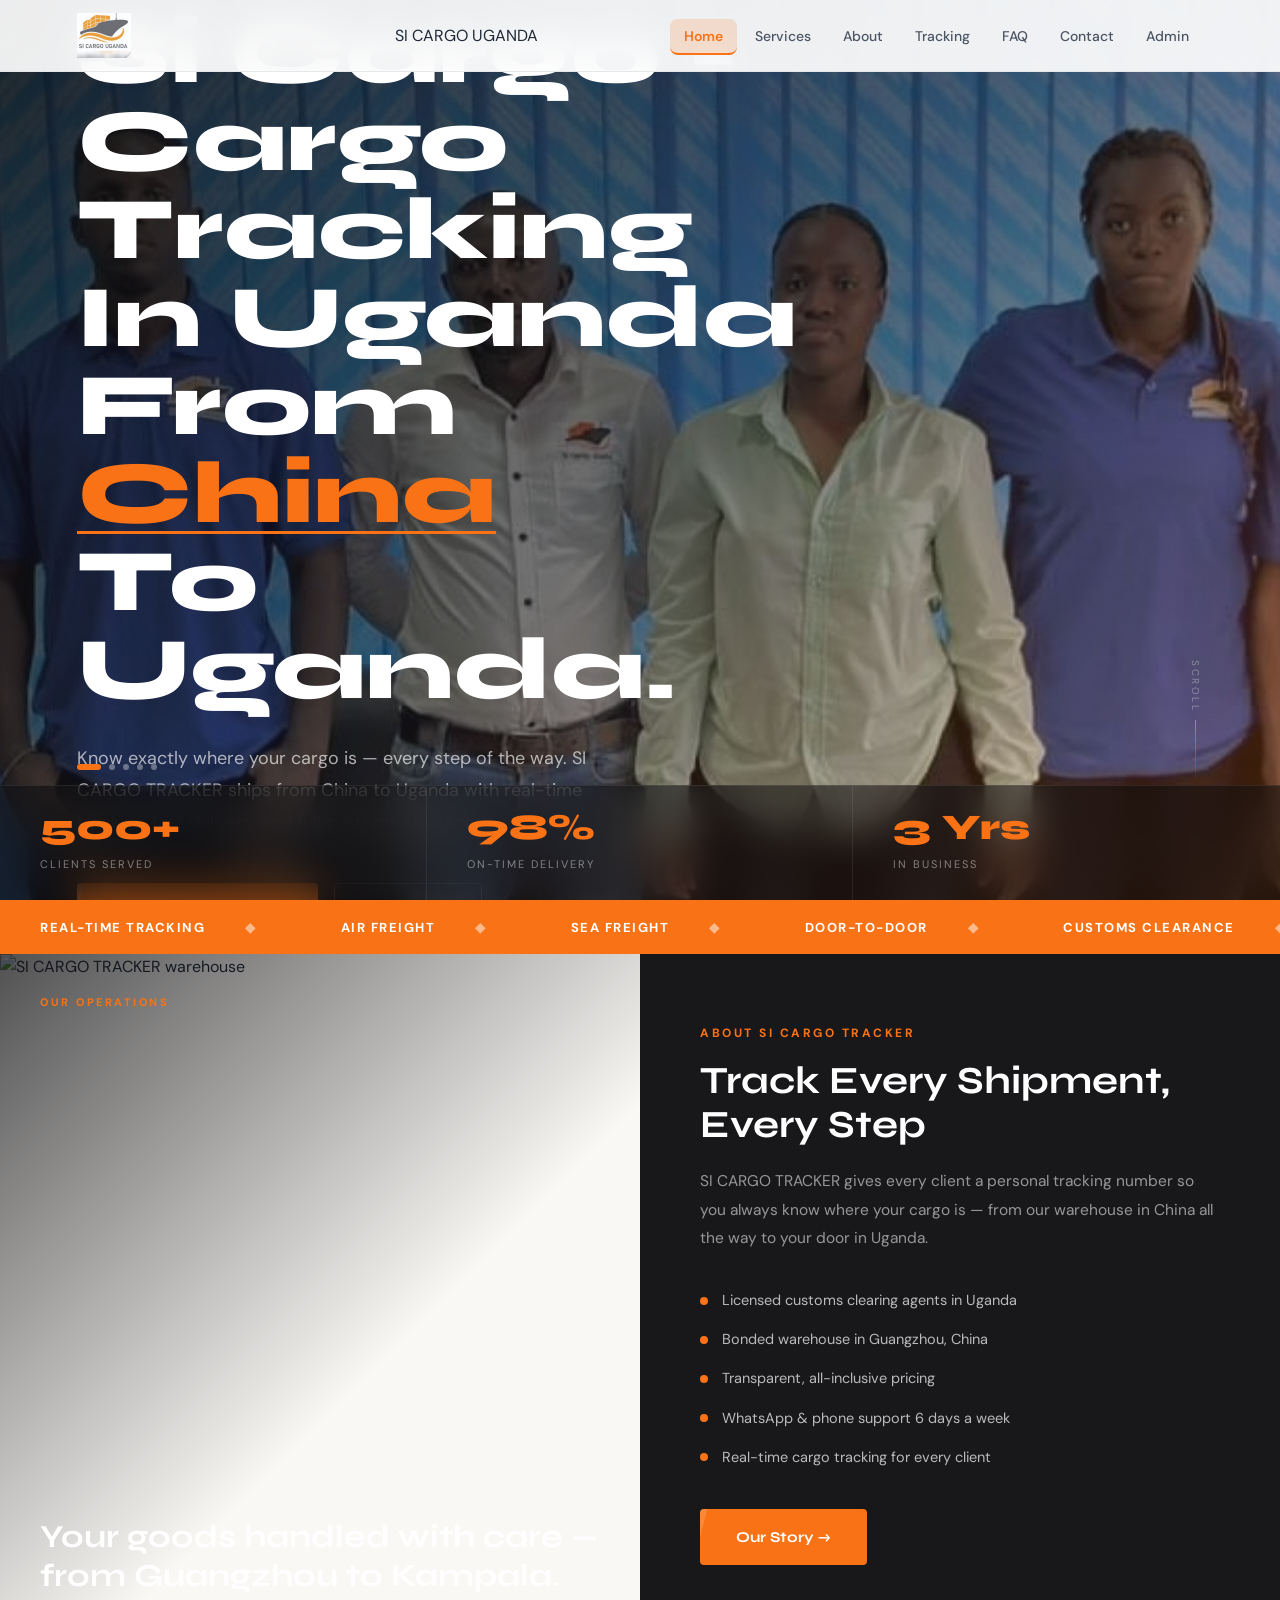
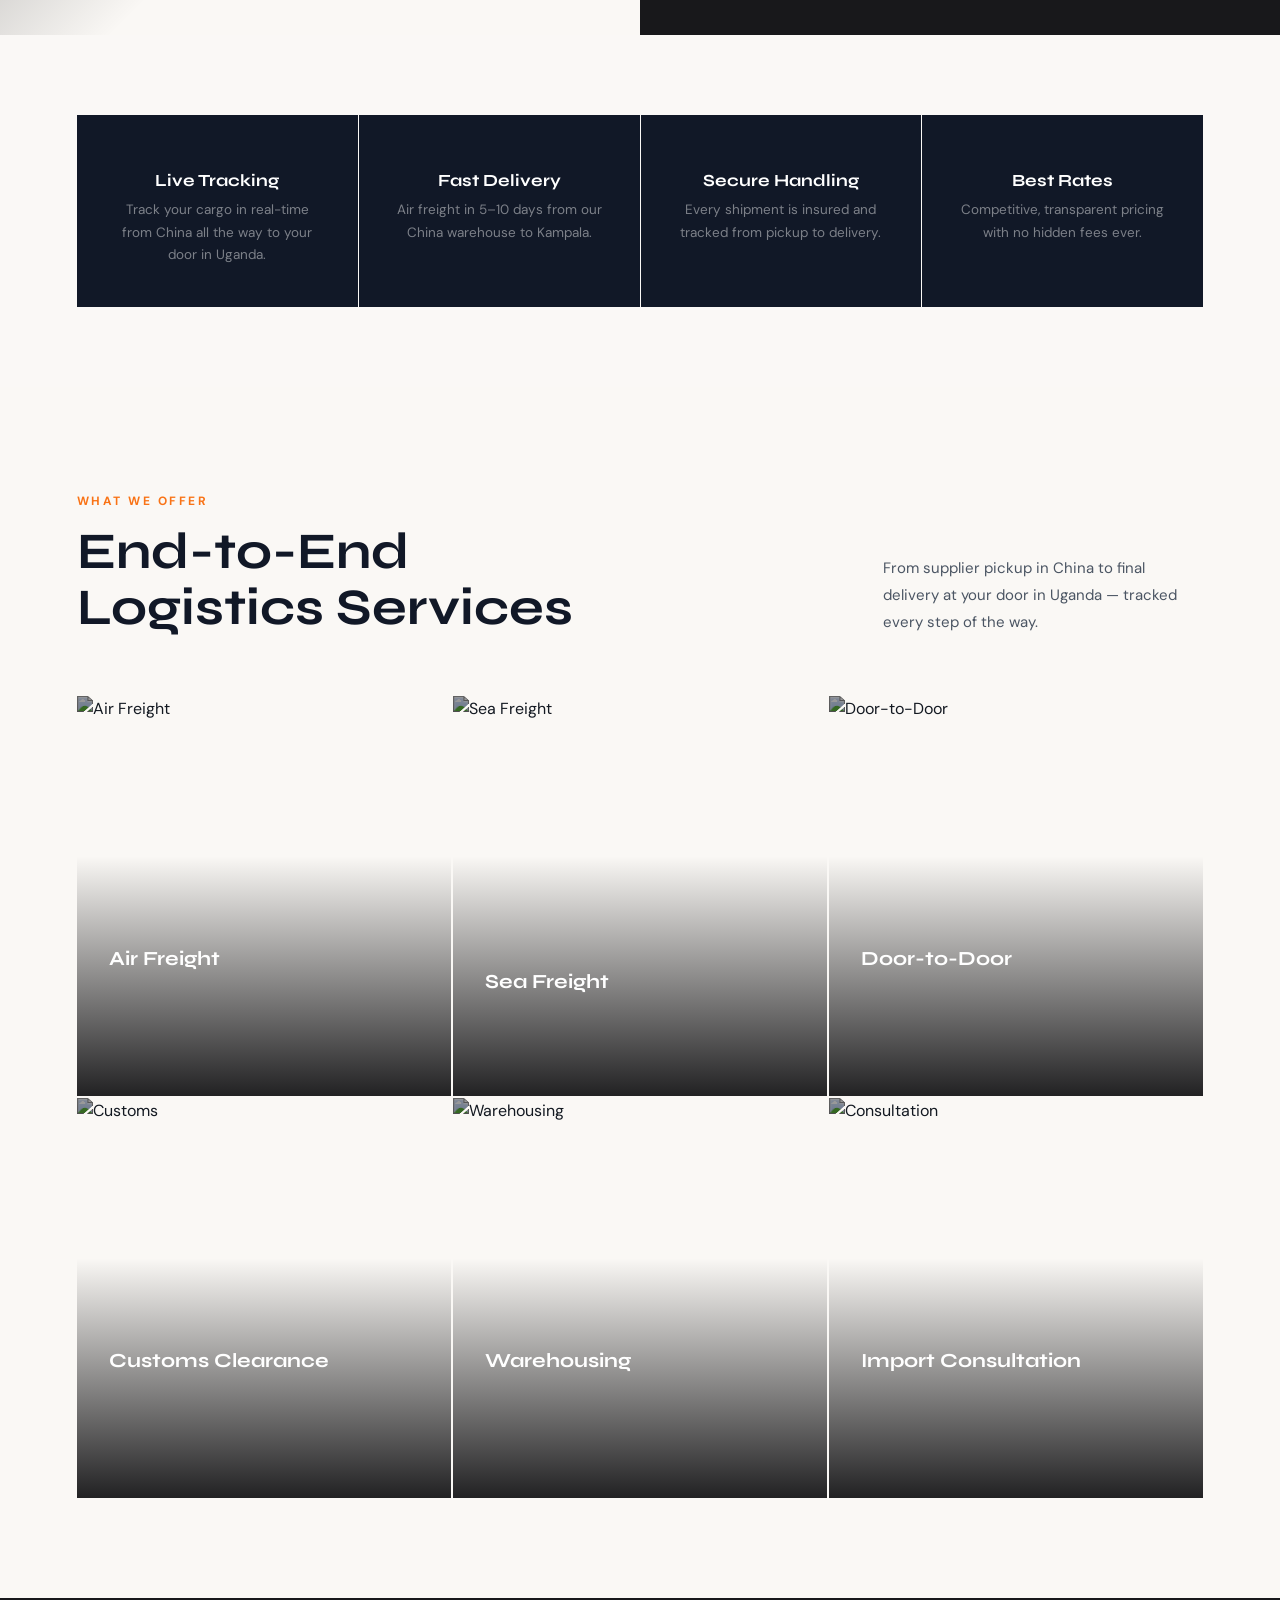
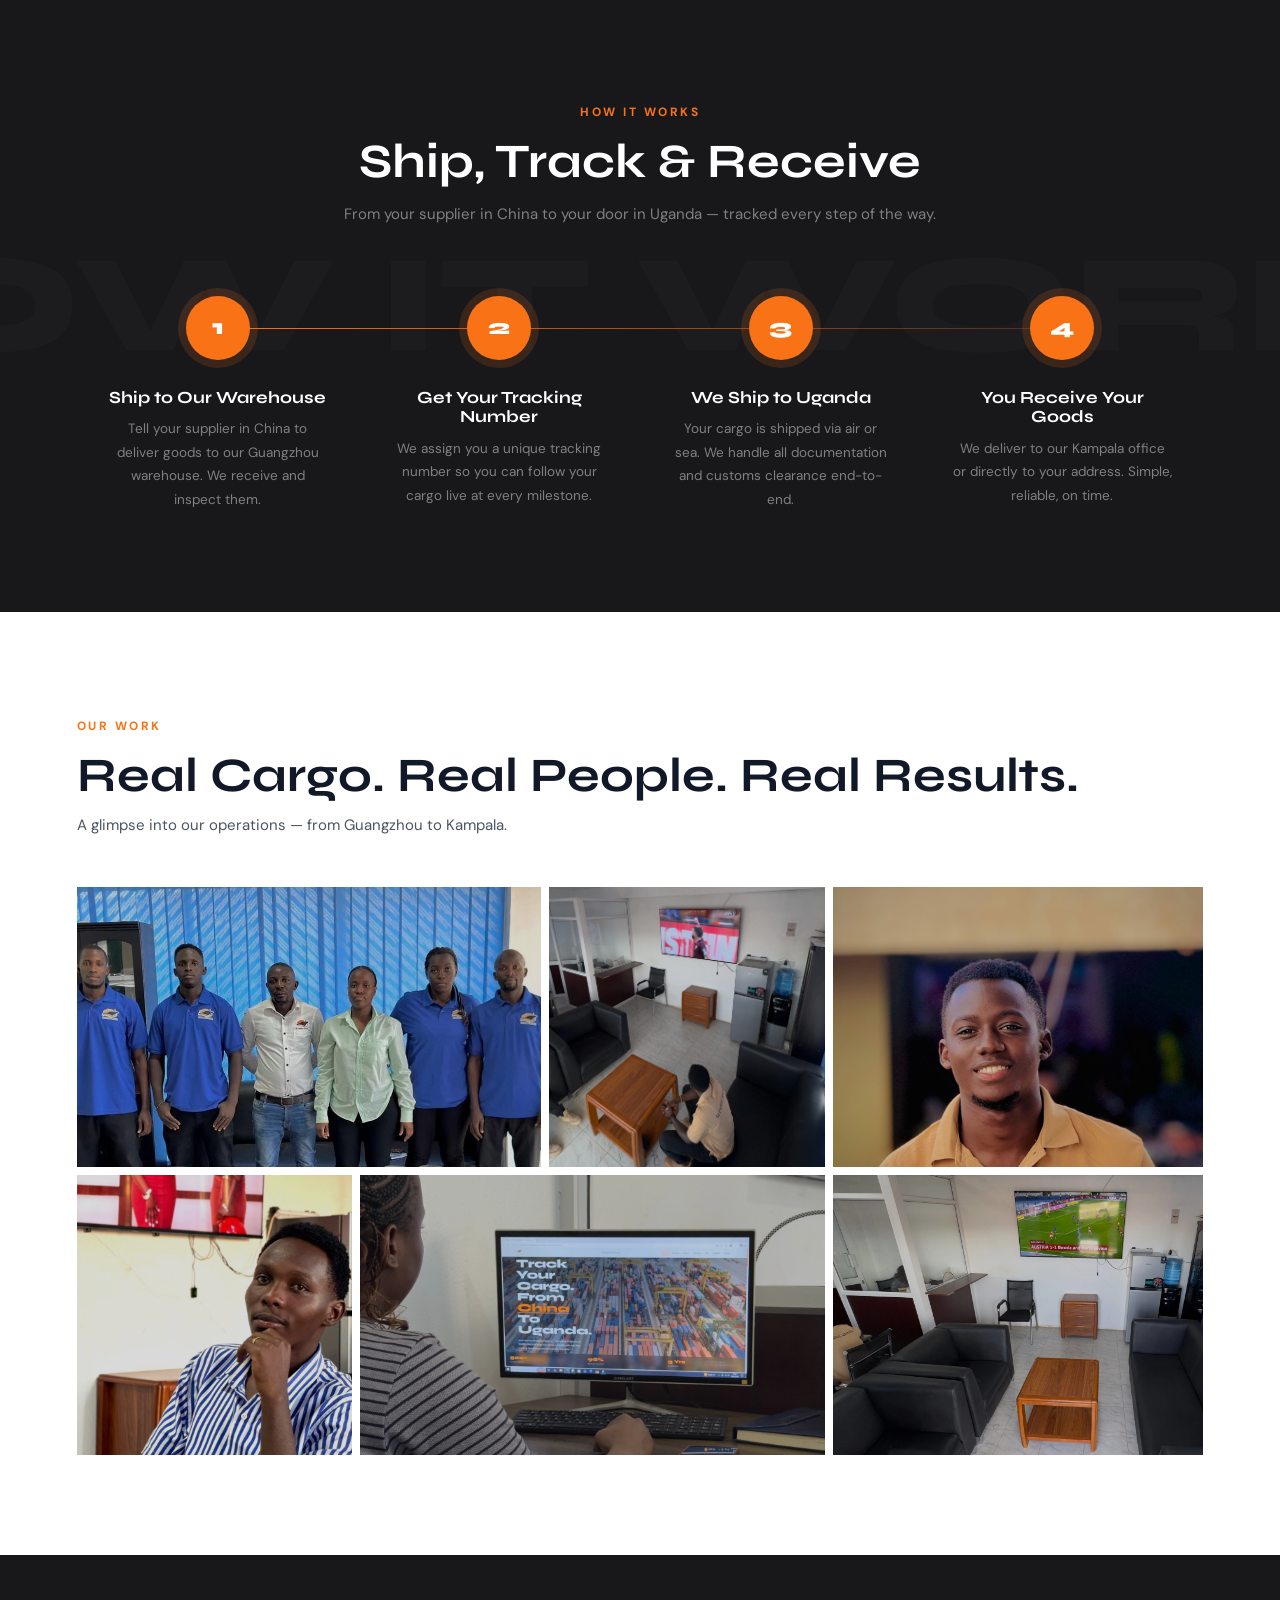
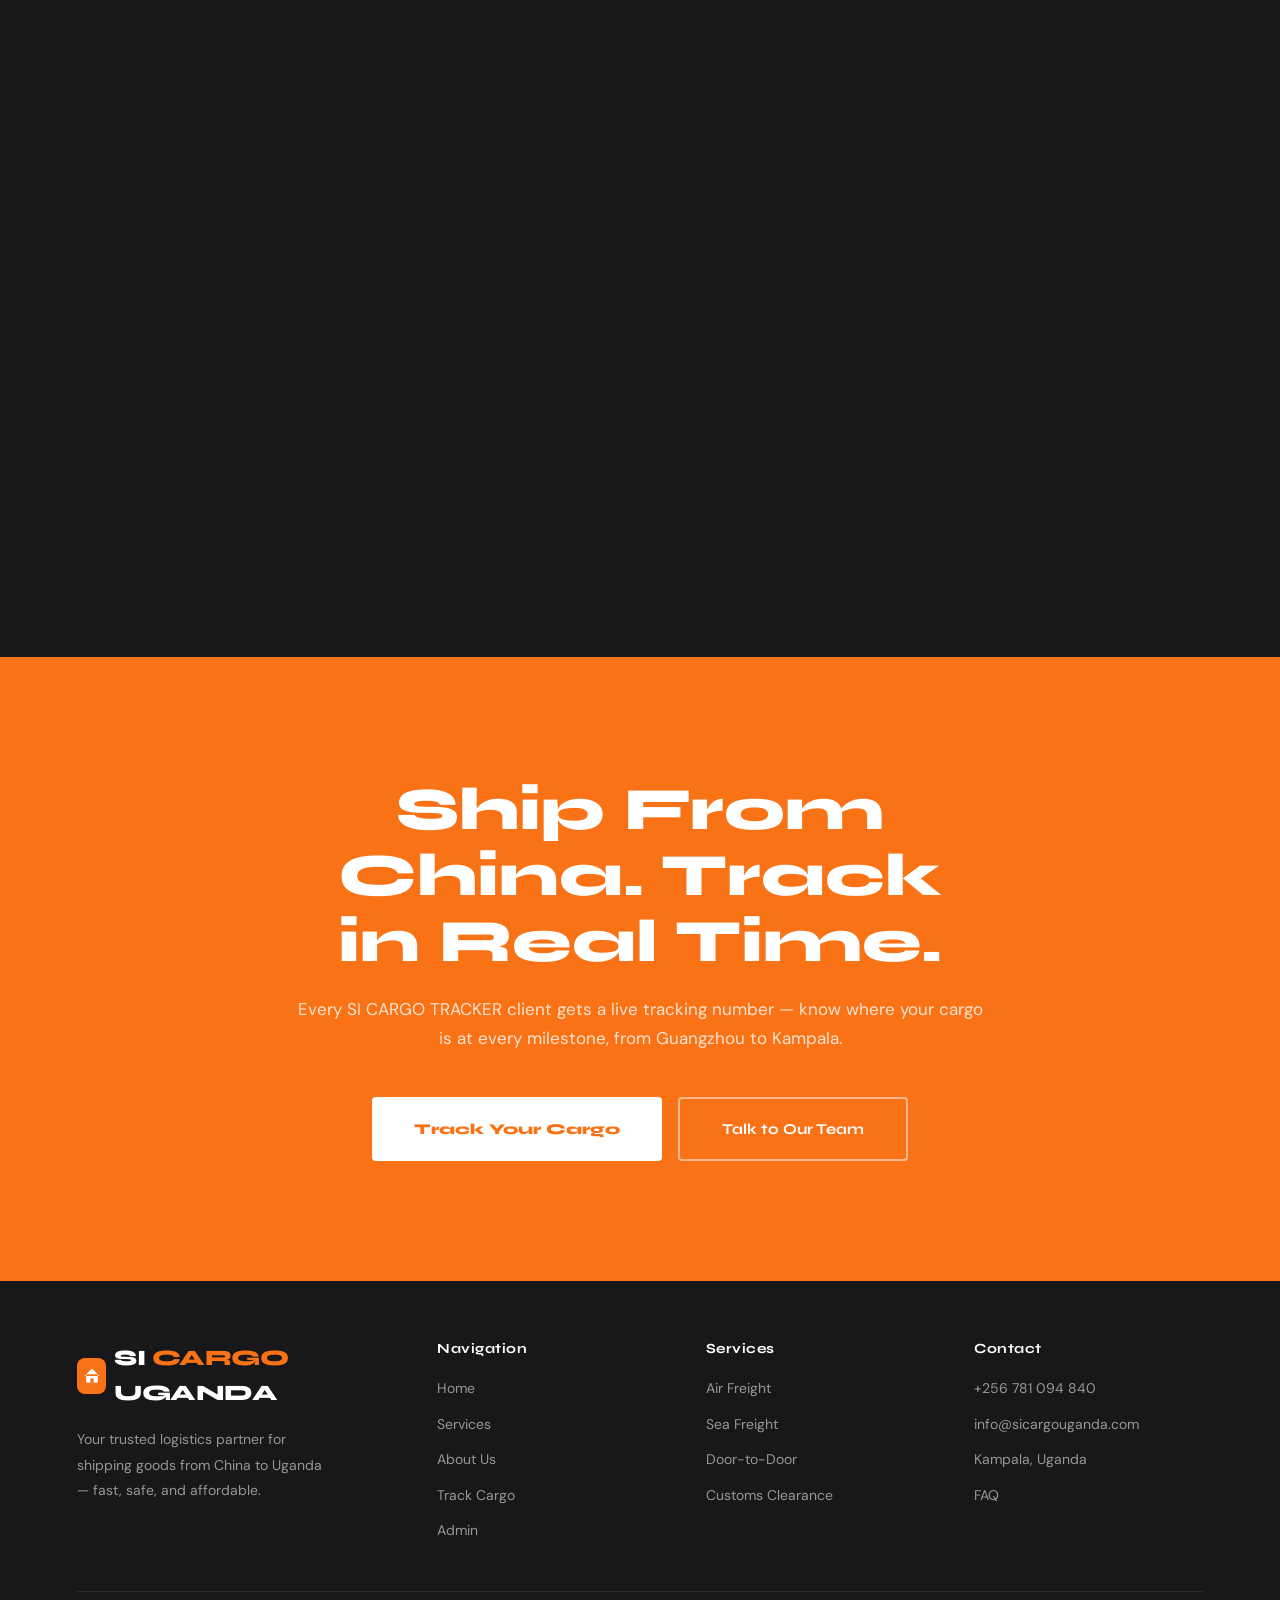
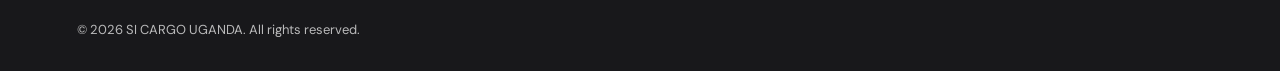
==== index.html @ e7f9fadf "Add files via upload" ====
<!DOCTYPE html>
<html lang="en">
<head>
  <meta charset="UTF-8" />
  <meta name="google-site-verification" content="v6AerDG-n92Qt-S2WOknUwKw1uMQ0OARTlfnwJfp9rk" />
  <meta name="viewport" content="width=device-width, initial-scale=1.0" />
  <title>Si Cargo UG | Cargo Tracking Uganda – China to Uganda Shipping & Logistics</title>
  <meta name="description" content="Si Cargo UG provides cargo tracking in Uganda with real-time shipment updates. Track cargo from China to Uganda with fast, reliable logistics and customs clearance." />
  <meta name="keywords" content="si cargo, si cargo ug, cargo tracking Uganda, Uganda cargo tracking, China to Uganda shipping, cargo tracking system Uganda, shipment tracking Uganda, import cargo Uganda" />
  <meta property="og:title" content="SI CARGO UGANDA — Shipping From China to Uganda" />
  <meta property="og:description" content="Fast, secure cargo from China to Uganda. Air freight, sea freight, door-to-door and customs clearance." />
  <meta property="og:url" content="https://www.sicargoug.com/" />
  <meta property="og:type" content="website" />

  <link rel="preconnect" href="https://fonts.googleapis.com">
  <link rel="preconnect" href="https://fonts.gstatic.com" crossorigin>
  <link href="https://fonts.googleapis.com/css2?family=Syne:wght@400;600;700;800&family=DM+Sans:ital,opsz,wght@0,9..40,300;0,9..40,400;0,9..40,500;1,9..40,300&display=swap" rel="stylesheet">
  <link rel="stylesheet" href="css/style.css">
  <link rel="preload" as="image" href="office6.jpg">
  <script type="application/ld+json">
{
  "@context": "https://schema.org",
  "@type": "Organization",
  "name": "Si Cargo UG",
  "url": "https://www.sicargoug.com",
  "description": "Cargo tracking and logistics company in Uganda providing real-time shipment tracking from China to Uganda.",
  "areaServed": "Uganda"
}
</script>
  
  <style>
    /* ══════════════════════════════════
       HERO — SLIDESHOW BACKGROUND
    ══════════════════════════════════ */
    .hero-new {
      position: relative;
      height: 100vh;
      min-height: 700px;
      overflow: hidden;
      display: flex;
      align-items: center;
    }

    /* Slideshow */
    .hero-slideshow {
      position: absolute;
      inset: 0;
      z-index: 0;
    }
    .hero-slide {
  position: absolute;
  inset: 0;
  background-size: cover;
  background-position: center;
  opacity: 0;
  transition: opacity 0.8s transform 3s ease;
}

.hero-slide.active {
  opacity: 1;
  animation: zoomMove 8s ease-in-out forwards;
}

@keyframes zoomMove {
  0% {
    transform: scale(1.1) translateX(0);
  }
  100% {
    transform: scale(1.25) translateX(-20px);
  }
}
    .hero-slide.exit {
      opacity: 0;
      transform: scale(1.04);
    }

    /* Slides — replace these URLs with your own photos */
    .hero-slide:nth-child(1) {
      background-image: url('office6.jpg');
    }
    .hero-slide:nth-child(2) {
      background-image: url('office1.jpg');
    }
    .hero-slide:nth-child(3) {
      background-image: url('office8.jpg');
    }
    .hero-slide:nth-child(4) {
      background-image: url('office4.jpg');
    }
    .hero-slide:nth-child(5) {
      background-image: url('office5.jpg');
    }

    /* Slide dots */
    .hero-dots {
      position: absolute;
      bottom: 130px;
      left: 6%;
      z-index: 5;
      display: flex;
      gap: 8px;
    }
    .hero-dot {
      width: 6px;
      height: 6px;
      border-radius: 50%;
      background: rgba(255,255,255,0.35);
      cursor: pointer;
      transition: all 0.4s ease;
    }
    .hero-dot.active {
      background: var(--orange);
      width: 24px;
      border-radius: 3px;
    }

    /* Dark overlay */
    .hero-overlay {
      position: absolute;
      inset: 0;
      background: linear-gradient(135deg, rgba(10,10,12,0.88) 0%, rgba(18,18,20,0.6) 50%, rgba(249,115,22,0.25) 100%);
      z-index: 1;
    }

    /* Grain */
    .hero-grain {
      position: absolute;
      inset: 0;
      z-index: 2;
      opacity: 0.04;
      background-image: url("data:image/svg+xml,%3Csvg viewBox='0 0 256 256' xmlns='http://www.w3.org/2000/svg'%3E%3Cfilter id='noise'%3E%3CfeTurbulence type='fractalNoise' baseFrequency='0.9' numOctaves='4' stitchTiles='stitch'/%3E%3C/filter%3E%3Crect width='100%25' height='100%25' filter='url(%23noise)'/%3E%3C/svg%3E");
      background-size: 200px 200px;
      animation: grainShift 0.4s steps(1) infinite;
    }
    @keyframes grainShift {
      0%   { transform: translate(0,0); }
      25%  { transform: translate(-2px,2px); }
      50%  { transform: translate(2px,-2px); }
      75%  { transform: translate(-1px,-1px); }
      100% { transform: translate(1px,1px); }
    }

    .hero-content-new {
      position: relative;
      z-index: 4;
      padding: 0 6%;
      max-width: 900px;
    }

    .hero-eyebrow {
      display: inline-flex;
      align-items: center;
      gap: 10px;
      font-size: 11px;
      font-weight: 700;
      letter-spacing: 3px;
      text-transform: uppercase;
      color: var(--orange);
      margin-bottom: 24px;
      opacity: 0;
      animation: slideInLeft 0.8s 0.3s cubic-bezier(0.16,1,0.3,1) forwards;
    }
    .hero-eyebrow::before {
      content: '';
      display: block;
      width: 32px;
      height: 1px;
      background: var(--orange);
    }

    .hero-h1 {
      font-family: 'Syne', sans-serif;
      font-size: clamp(48px, 7vw, 88px);
      font-weight: 800;
      line-height: 1.0;
      color: white;
      margin-bottom: 28px;
      opacity: 0;
      animation: slideInLeft 0.9s 0.5s cubic-bezier(0.16,1,0.3,1) forwards;
    }
    .hero-h1 .word-china {
      color: var(--orange);
      position: relative;
      display: inline-block;
    }
    .hero-h1 .word-china::after {
      content: '';
      position: absolute;
      bottom: 4px; left: 0; right: 0;
      height: 3px;
      background: var(--orange);
      transform: scaleX(0);
      transform-origin: left;
      animation: lineGrow 0.6s 1.4s ease forwards;
    }
    @keyframes lineGrow { to { transform: scaleX(1); } }

    .hero-sub {
      font-size: clamp(15px, 1.8vw, 18px);
      color: rgba(255,255,255,0.65);
      line-height: 1.8;
      max-width: 520px;
      margin-bottom: 44px;
      opacity: 0;
      animation: slideInLeft 0.9s 0.7s cubic-bezier(0.16,1,0.3,1) forwards;
    }

    .hero-btns {
      display: flex;
      gap: 16px;
      flex-wrap: wrap;
      opacity: 0;
      animation: slideInLeft 0.9s 0.9s cubic-bezier(0.16,1,0.3,1) forwards;
    }

    .btn-hero-primary {
      display: inline-flex;
      align-items: center;
      gap: 10px;
      padding: 16px 36px;
      background: var(--orange);
      color: white;
      font-family: 'Syne', sans-serif;
      font-weight: 700;
      font-size: 15px;
      border-radius: 4px;
      text-decoration: none;
      transition: all 0.3s ease;
      position: relative;
      overflow: hidden;
    }
    .btn-hero-primary::before {
      content: '';
      position: absolute;
      inset: 0;
      background: rgba(255,255,255,0.15);
      transform: translateX(-100%) skewX(-15deg);
      transition: transform 0.4s ease;
    }
    .btn-hero-primary:hover::before { transform: translateX(100%) skewX(-15deg); }
    .btn-hero-primary:hover { transform: translateY(-3px); box-shadow: 0 16px 40px rgba(249,115,22,0.4); }

    .btn-hero-ghost {
      display: inline-flex;
      align-items: center;
      gap: 10px;
      padding: 16px 36px;
      background: transparent;
      color: white;
      font-family: 'Syne', sans-serif;
      font-weight: 600;
      font-size: 15px;
      border: 1px solid rgba(255,255,255,0.3);
      border-radius: 4px;
      text-decoration: none;
      transition: all 0.3s ease;
      backdrop-filter: blur(8px);
    }
    .btn-hero-ghost:hover {
      border-color: var(--orange);
      color: var(--orange);
      transform: translateY(-3px);
    }

    /* Stats bar */
    .hero-stats-bar {
      position: absolute;
      bottom: 0;
      left: 0; right: 0;
      z-index: 4;
      display: grid;
      grid-template-columns: repeat(3, 1fr);
      border-top: 1px solid rgba(255,255,255,0.08);
      backdrop-filter: blur(20px);
      background: rgba(10,10,12,0.5);
      opacity: 0;
      animation: fadeInUp 1s 1.2s ease forwards;
    }
    .hero-stat-item {
      padding: 24px 40px;
      border-right: 1px solid rgba(255,255,255,0.08);
    }
    .hero-stat-item:last-child { border-right: none; }
    .hero-stat-num {
      font-family: 'Syne', sans-serif;
      font-size: 36px;
      font-weight: 800;
      color: var(--orange);
      display: block;
      line-height: 1;
      margin-bottom: 4px;
    }
    .hero-stat-label {
      font-size: 11px;
      letter-spacing: 2px;
      text-transform: uppercase;
      color: rgba(255,255,255,0.45);
    }

    /* Scroll indicator */
    .scroll-hint {
      position: absolute;
      bottom: 120px;
      right: 6%;
      z-index: 4;
      display: flex;
      flex-direction: column;
      align-items: center;
      gap: 8px;
      opacity: 0;
      animation: fadeIn 1s 1.5s ease forwards;
    }
    .scroll-hint span {
      font-size: 10px;
      letter-spacing: 2.5px;
      text-transform: uppercase;
      color: rgba(255,255,255,0.35);
      writing-mode: vertical-rl;
    }
    .scroll-line {
      width: 1px;
      height: 60px;
      background: linear-gradient(to bottom, var(--orange), transparent);
      animation: scrollPulse 2s ease-in-out infinite;
    }
    @keyframes scrollPulse {
      0%, 100% { opacity: 0.4; transform: scaleY(1); }
      50% { opacity: 1; transform: scaleY(0.7); }
    }

    @keyframes slideInLeft {
      from { opacity: 0; transform: translateX(-40px); }
      to   { opacity: 1; transform: translateX(0); }
    }
    @keyframes fadeInUp {
      from { opacity: 0; transform: translateY(20px); }
      to   { opacity: 1; transform: translateY(0); }
    }
    @keyframes fadeIn {
      from { opacity: 0; }
      to   { opacity: 1; }
    }

    /* ══════════════════════════════════
       MARQUEE TICKER
    ══════════════════════════════════ */
    .ticker-wrap {
      background: var(--orange);
      overflow: hidden;
      padding: 14px 0;
      white-space: nowrap;
    }
    .ticker-track {
      display: inline-block;
      animation: tickerMove 30s linear infinite;
    }
    .ticker-track span {
      display: inline-block;
      padding: 0 40px;
      font-size: 13px;
      font-weight: 700;
      letter-spacing: 1.5px;
      text-transform: uppercase;
      color: white;
    }
    .ticker-track span::after {
      content: '◆';
      margin-left: 40px;
      opacity: 0.5;
    }
    @keyframes tickerMove {
      from { transform: translateX(0); }
      to   { transform: translateX(-50%); }
    }

    /* ══════════════════════════════════
       PHOTO SECTION
    ══════════════════════════════════ */
    .photo-section {
      display: grid;
      grid-template-columns: 1fr 1fr;
      min-height: 600px;
    }
    .photo-left {
      position: relative;
      overflow: hidden;
    }
    .photo-left img {
      width: 100%;
      height: 100%;
      object-fit: cover;
      transition: transform 0.8s ease;
    }
    .photo-left:hover img { transform: scale(1.04); }
    .photo-left-overlay {
      position: absolute;
      inset: 0;
      background: linear-gradient(135deg, rgba(10,10,12,0.7) 0%, transparent 60%);
    }
    .photo-left-tag {
      position: absolute;
      top: 40px;
      left: 40px;
      font-size: 11px;
      letter-spacing: 2.5px;
      text-transform: uppercase;
      color: var(--orange);
      font-weight: 700;
    }
    .photo-left-caption {
      position: absolute;
      bottom: 40px;
      left: 40px;
      right: 40px;
      font-family: 'Syne', sans-serif;
      font-size: clamp(22px, 2.5vw, 32px);
      font-weight: 700;
      color: white;
      line-height: 1.2;
    }
    .photo-right {
      background: var(--charcoal);
      padding: 70px 60px;
      display: flex;
      flex-direction: column;
      justify-content: center;
    }
    .photo-right .section-tag { margin-bottom: 16px; }
    .photo-right h2 {
      font-family: 'Syne', sans-serif;
      font-size: clamp(28px, 3vw, 42px);
      color: white;
      margin-bottom: 20px;
      line-height: 1.15;
    }
    .photo-right p {
      font-size: 15.5px;
      color: rgba(255,255,255,0.55);
      line-height: 1.85;
      margin-bottom: 36px;
    }
    .feature-list {
      display: flex;
      flex-direction: column;
      gap: 16px;
      margin-bottom: 40px;
    }
    .feature-item {
      display: flex;
      align-items: center;
      gap: 14px;
      font-size: 14.5px;
      color: rgba(255,255,255,0.7);
    }
    .feature-dot {
      width: 8px;
      height: 8px;
      background: var(--orange);
      border-radius: 50%;
      flex-shrink: 0;
    }

    /* ══ SERVICES ══ */
    .services-new { padding: 100px 6%; background: var(--off-white); }
    .services-header {
      display: flex;
      align-items: flex-end;
      justify-content: space-between;
      margin-bottom: 60px;
      gap: 40px;
      flex-wrap: wrap;
    }
    .services-header h2 {
      font-family: 'Syne', sans-serif;
      font-size: clamp(32px, 4vw, 52px);
      color: var(--gray-900);
      max-width: 500px;
      line-height: 1.1;
    }
    .services-header p {
      font-size: 15px;
      color: var(--gray-600);
      max-width: 320px;
      line-height: 1.8;
    }
    .services-scroll {
      display: grid;
      grid-template-columns: repeat(3, 1fr);
      gap: 2px;
    }
    .svc-card {
      position: relative;
      overflow: hidden;
      height: 400px;
      cursor: pointer;
    }
    .svc-card img {
      width: 100%;
      height: 100%;
      object-fit: cover;
      transition: transform 0.7s cubic-bezier(0.4,0,0.2,1);
      filter: brightness(0.6);
    }
    .svc-card:hover img { transform: scale(1.08); filter: brightness(0.4); }
    .svc-card-overlay {
      position: absolute;
      inset: 0;
      background: linear-gradient(to top, rgba(10,10,12,0.9) 0%, transparent 60%);
      transition: background 0.5s ease;
    }
    .svc-card:hover .svc-card-overlay {
      background: linear-gradient(to top, rgba(10,10,12,0.95) 0%, rgba(249,115,22,0.15) 100%);
    }
    .svc-card-num {
      position: absolute;
      top: 24px;
      right: 24px;
      font-family: 'Syne', sans-serif;
      font-size: 60px;
      font-weight: 800;
      color: rgba(255,255,255,0.06);
      line-height: 1;
    }
    .svc-card-content {
      position: absolute;
      bottom: 0;
      left: 0;
      right: 0;
      padding: 32px;
      transform: translateY(20px);
      transition: transform 0.5s cubic-bezier(0.16,1,0.3,1);
    }
    .svc-card:hover .svc-card-content { transform: translateY(0); }
    .svc-icon { font-size: 32px; margin-bottom: 12px; display: block; }
    .svc-card-content h3 { font-family: 'Syne', sans-serif; font-size: 20px; color: white; margin-bottom: 10px; }
    .svc-card-content p {
      font-size: 13.5px;
      color: rgba(255,255,255,0.6);
      line-height: 1.7;
      opacity: 0;
      transform: translateY(10px);
      transition: all 0.4s 0.1s ease;
    }
    .svc-card:hover .svc-card-content p { opacity: 1; transform: translateY(0); }
    .svc-link {
      display: inline-flex;
      align-items: center;
      gap: 6px;
      margin-top: 14px;
      font-size: 13px;
      font-weight: 700;
      color: var(--orange);
      text-decoration: none;
      opacity: 0;
      transform: translateY(10px);
      transition: all 0.4s 0.15s ease;
    }
    .svc-card:hover .svc-link { opacity: 1; transform: translateY(0); }

    /* ══ PROCESS ══ */
    .process-new {
      background: var(--charcoal);
      padding: 100px 6%;
      position: relative;
      overflow: hidden;
    }
    .process-new::before {
      content: 'HOW IT WORKS';
      position: absolute;
      top: 50%;
      left: 50%;
      transform: translate(-50%, -50%);
      font-family: 'Syne', sans-serif;
      font-size: clamp(60px, 12vw, 140px);
      font-weight: 800;
      color: rgba(255,255,255,0.02);
      white-space: nowrap;
      pointer-events: none;
    }
    .process-new-header {
      text-align: center;
      margin-bottom: 70px;
      position: relative;
      z-index: 1;
    }
    .process-new-header h2 { font-family: 'Syne', sans-serif; font-size: clamp(30px, 4vw, 48px); color: white; margin-bottom: 12px; }
    .process-new-header p { color: rgba(255,255,255,0.45); font-size: 15px; }
    .process-steps-new {
      display: grid;
      grid-template-columns: repeat(4, 1fr);
      gap: 0;
      position: relative;
      z-index: 1;
    }
    .process-steps-new::before {
      content: '';
      position: absolute;
      top: 32px;
      left: 12.5%;
      right: 12.5%;
      height: 1px;
      background: linear-gradient(90deg, var(--orange), rgba(249,115,22,0.2));
      z-index: 0;
    }
    .pstep { padding: 0 30px; text-align: center; position: relative; }
    .pstep-num {
      width: 64px;
      height: 64px;
      border-radius: 50%;
      background: var(--orange);
      color: white;
      font-family: 'Syne', sans-serif;
      font-size: 22px;
      font-weight: 800;
      display: flex;
      align-items: center;
      justify-content: center;
      margin: 0 auto 28px;
      position: relative;
      z-index: 1;
      box-shadow: 0 0 0 8px rgba(249,115,22,0.15);
    }
    .pstep-icon { font-size: 28px; margin-bottom: 16px; display: block; }
    .pstep h3 { font-family: 'Syne', sans-serif; font-size: 17px; color: white; margin-bottom: 10px; }
    .pstep p { font-size: 13.5px; color: rgba(255,255,255,0.45); line-height: 1.75; }

    /* ══ GALLERY ══ */
    .gallery-section { padding: 100px 6%; background: white; }
    .gallery-header { margin-bottom: 50px; }
    .gallery-header h2 { font-family: 'Syne', sans-serif; font-size: clamp(30px, 4vw, 48px); color: var(--gray-900); margin-bottom: 10px; }
    .gallery-header p { font-size: 15px; color: var(--gray-600); }
    .gallery-grid {
      display: grid;
      grid-template-columns: repeat(12, 1fr);
      grid-template-rows: 280px 280px;
      gap: 8px;
    }
    .gallery-item { overflow: hidden; position: relative; cursor: pointer; }
    .gallery-item img {
      width: 100%;
      height: 100%;
      object-fit: cover;
      transition: transform 0.6s ease;
      filter: brightness(0.85);
    }
    .gallery-item:hover img { transform: scale(1.06); filter: brightness(0.7); }
    .gallery-item::after {
      content: '';
      position: absolute;
      inset: 0;
      border: 2px solid transparent;
      transition: border-color 0.3s ease;
    }
    .gallery-item:hover::after { border-color: var(--orange); }
    .gallery-item:nth-child(1) { grid-column: 1 / 6; grid-row: 1; }
    .gallery-item:nth-child(2) { grid-column: 6 / 9; grid-row: 1; }
    .gallery-item:nth-child(3) { grid-column: 9 / 13; grid-row: 1; }
    .gallery-item:nth-child(4) { grid-column: 1 / 4; grid-row: 2; }
    .gallery-item:nth-child(5) { grid-column: 4 / 9; grid-row: 2; }
    .gallery-item:nth-child(6) { grid-column: 9 / 13; grid-row: 2; }

    /* ══ TESTIMONIALS ══ */
    .testi-new { background: var(--charcoal); padding: 100px 6%; }
    .testi-new-header {
      display: flex;
      align-items: flex-end;
      justify-content: space-between;
      margin-bottom: 60px;
      gap: 30px;
      flex-wrap: wrap;
    }
    .testi-new-header h2 { font-family: 'Syne', sans-serif; font-size: clamp(30px, 4vw, 48px); color: white; max-width: 400px; }
    .testi-grid-new { display: grid; grid-template-columns: repeat(3, 1fr); gap: 20px; }
    .testi-card-new {
      background: rgba(255,255,255,0.03);
      border: 1px solid rgba(255,255,255,0.07);
      border-radius: 2px;
      padding: 36px;
      position: relative;
      transition: all 0.4s ease;
      overflow: hidden;
    }
    .testi-card-new::before {
      content: '"';
      position: absolute;
      top: 20px;
      right: 28px;
      font-family: 'Syne', sans-serif;
      font-size: 80px;
      color: rgba(249,115,22,0.12);
      line-height: 1;
    }
    .testi-card-new:hover { background: rgba(249,115,22,0.06); border-color: rgba(249,115,22,0.25); transform: translateY(-6px); }
    .testi-stars-new { color: var(--orange); font-size: 14px; letter-spacing: 3px; margin-bottom: 18px; }
    .testi-text-new { font-size: 14.5px; color: rgba(255,255,255,0.65); line-height: 1.85; margin-bottom: 28px; font-style: italic; }
    .testi-author-new { display: flex; align-items: center; gap: 14px; }
    .testi-av-new {
      width: 46px; height: 46px;
      border-radius: 50%;
      background: var(--orange);
      display: flex; align-items: center; justify-content: center;
      font-family: 'Syne', sans-serif;
      font-weight: 800;
      font-size: 14px;
      color: white;
      flex-shrink: 0;
    }
    .testi-name-new { font-family: 'Syne', sans-serif; font-size: 14px; color: white; font-weight: 600; }
    .testi-role-new { font-size: 12px; color: rgba(255,255,255,0.35); margin-top: 2px; }

    /* ══ CTA ══ */
    .cta-new { position: relative; overflow: hidden; padding: 120px 6%; background: var(--orange); text-align: center; }
    .cta-new::before {
      content: '';
      position: absolute;
      inset: 0;
      background: url('https://images.unsplash.com/photo-1578575437130-527eed3abbec?q=80&w=1600&auto=format&fit=crop') center/cover no-repeat;
      opacity: 0.08;
    }
    .cta-new-inner { position: relative; z-index: 1; max-width: 700px; margin: 0 auto; }
    .cta-new h2 { font-family: 'Syne', sans-serif; font-size: clamp(32px, 5vw, 60px); color: white; font-weight: 800; line-height: 1.1; margin-bottom: 20px; }
    .cta-new p { font-size: 17px; color: rgba(255,255,255,0.8); margin-bottom: 44px; line-height: 1.7; }
    .cta-btns { display: flex; gap: 16px; justify-content: center; flex-wrap: wrap; }
    .btn-cta-white {
      display: inline-flex; align-items: center; gap: 10px;
      padding: 18px 42px; background: white; color: var(--orange);
      font-family: 'Syne', sans-serif; font-weight: 800; font-size: 15px;
      border-radius: 4px; text-decoration: none; transition: all 0.3s ease;
    }
    .btn-cta-white:hover { transform: translateY(-4px); box-shadow: 0 20px 50px rgba(0,0,0,0.2); }
    .btn-cta-outline {
      display: inline-flex; align-items: center; gap: 10px;
      padding: 18px 42px; background: transparent; color: white;
      font-family: 'Syne', sans-serif; font-weight: 700; font-size: 15px;
      border: 2px solid rgba(255,255,255,0.5); border-radius: 4px;
      text-decoration: none; transition: all 0.3s ease;
    }
    .btn-cta-outline:hover { border-color: white; transform: translateY(-4px); }

    /* ══ WHY US ══ */
    .why-new {
      padding: 80px 6%;
      background: var(--gray-900);
      display: grid;
      grid-template-columns: repeat(4, 1fr);
      gap: 1px;
      background-color: rgba(255,255,255,0.06);
    }
    .why-item-new { background: var(--gray-900); padding: 40px 32px; text-align: center; transition: background 0.3s ease; }
    .why-item-new:hover { background: rgba(249,115,22,0.08); }
    .why-icon-new { font-size: 36px; margin-bottom: 16px; display: block; }
    .why-item-new h3 { font-family: 'Syne', sans-serif; font-size: 17px; color: white; margin-bottom: 8px; }
    .why-item-new p { font-size: 13.5px; color: rgba(255,255,255,0.45); line-height: 1.7; }

    /* ══ RESPONSIVE ══ */
    @media (max-width: 1024px) {
      .photo-section { grid-template-columns: 1fr; }
      .photo-left { height: 400px; }
      .services-scroll { grid-template-columns: repeat(2, 1fr); }
      .process-steps-new { grid-template-columns: repeat(2, 1fr); gap: 40px; }
      .process-steps-new::before { display: none; }
      .testi-grid-new { grid-template-columns: 1fr 1fr; }
      .why-new { grid-template-columns: repeat(2, 1fr); }
      .gallery-grid { grid-template-columns: 1fr 1fr; grid-template-rows: auto; }
      .gallery-item:nth-child(n) { grid-column: auto; grid-row: auto; height: 220px; }
    }
    @media (max-width: 768px) {
      .hero-stats-bar { grid-template-columns: 1fr; }
      .hero-stat-item { border-right: none; border-bottom: 1px solid rgba(255,255,255,0.08); }
      .services-scroll { grid-template-columns: 1fr; }
      .svc-card { height: 300px; }
      .process-steps-new { grid-template-columns: 1fr; }
      .testi-grid-new { grid-template-columns: 1fr; }
      .why-new { grid-template-columns: 1fr 1fr; }
      .services-header { flex-direction: column; }
      .photo-right { padding: 50px 30px; }
      .hero-stats-bar { display: none; }
      .scroll-hint { display: none; }
      .gallery-grid { grid-template-columns: 1fr 1fr; }
      .gallery-item { height: 180px; }
      .gallery-item:nth-child(n) { grid-column: auto; grid-row: auto; }
    }
    @media (max-width: 480px) {
      .hero-btns { flex-direction: column; }
      .btn-hero-primary, .btn-hero-ghost { width: 100%; justify-content: center; }
      .why-new { grid-template-columns: 1fr; }
      .cta-btns { flex-direction: column; align-items: center; }
      .gallery-grid { grid-template-columns: 1fr; }
      .gallery-item { height: 200px; }
    }

    .reveal-new {
      opacity: 0;
      transform: translateY(30px);
      transition: opacity 0.7s ease, transform 0.7s ease;
    }
    .reveal-new.visible { opacity: 1; transform: translateY(0); }
  </style>
</head>
<body>

<div id="nav-placeholder"></div>

<main>

  <!-- ══ HERO ══ -->
  <section class="hero-new" id="home">

    <!-- SLIDESHOW BACKGROUND -->
    <!-- To use your own photos replace the background-image URLs in the CSS above -->
    <!-- .hero-slide:nth-child(1) { background-image: url('your-photo-1.jpg'); } etc -->
    <div class="hero-slideshow">
      <div class="hero-slide active"></div>
      <div class="hero-slide"></div>
      <div class="hero-slide"></div>
      <div class="hero-slide"></div>
      <div class="hero-slide"></div>
    </div>

    <div class="hero-overlay"></div>
    <div class="hero-grain"></div>

    <!-- Slide dots -->
    <div class="hero-dots">
      <div class="hero-dot active" onclick="goToSlide(0)"></div>
      <div class="hero-dot" onclick="goToSlide(1)"></div>
      <div class="hero-dot" onclick="goToSlide(2)"></div>
      <div class="hero-dot" onclick="goToSlide(3)"></div>
      <div class="hero-dot" onclick="goToSlide(4)"></div>
    </div>

    <div class="hero-content-new">
      <div class="hero-eyebrow">Real-Time Cargo Tracking — China → Uganda</div>
      <h1 class="hero-h1">
        Si Cargo - Cargo Tracking In Uganda<br>
        From <span class="word-china">China</span><br>
        To Uganda.
      </h1>
      <p class="hero-sub">
        Know exactly where your cargo is — every step of the way.
        SI CARGO TRACKER ships from China to Uganda with real-time tracking,
        fast delivery, and full customs clearance.
      </p>
      <div class="hero-btns">
        <a href="tracking.html" class="btn-hero-primary">
          Track Your Cargo
          <svg width="16" height="16" viewBox="0 0 24 24" fill="none" stroke="currentColor" stroke-width="2.5"><path d="M5 12h14M12 5l7 7-7 7"/></svg>
        </a>
        <a href="contact.html" class="btn-hero-ghost">Talk to Us</a>
      </div>
    </div>

    <div class="scroll-hint">
      <span>Scroll</span>
      <div class="scroll-line"></div>
    </div>

    <div class="hero-stats-bar">
      <div class="hero-stat-item">
        <span class="hero-stat-num" data-count="500" data-suffix="+">500+</span>
        <span class="hero-stat-label">Clients Served</span>
      </div>
      <div class="hero-stat-item">
        <span class="hero-stat-num" data-count="98" data-suffix="%">98%</span>
        <span class="hero-stat-label">On-time Delivery</span>
      </div>
      <div class="hero-stat-item">
        <span class="hero-stat-num" data-count="3" data-suffix=" Yrs">3 Yrs</span>
        <span class="hero-stat-label">In Business</span>
      </div>
    </div>
  </section>

  <!-- ══ TICKER ══ -->
  <div class="ticker-wrap">
    <div class="ticker-track">
      <span>Real-Time Tracking</span>
      <span>Air Freight</span>
      <span>Sea Freight</span>
      <span>Door-to-Door</span>
      <span>Customs Clearance</span>
      <span>Warehousing</span>
      <span>China to Uganda</span>
      <span>Fast & Reliable</span>
      <span>Real-Time Tracking</span>
      <span>Air Freight</span>
      <span>Sea Freight</span>
      <span>Door-to-Door</span>
      <span>Customs Clearance</span>
      <span>China to Uganda</span>
    </div>
  </div>

  <!-- ══ PHOTO + TEXT SPLIT ══ -->
  <section class="photo-section">
    <div class="photo-left reveal-new">
      <img src="https://images.unsplash.com/photo-1586528116311-ad8dd3c8310d?q=80&w=900&auto=format&fit=crop"
     loading="lazy"
     alt="SI CARGO TRACKER warehouse">
      <div class="photo-left-overlay"></div>
      <div class="photo-left-tag">Our Operations</div>
      <div class="photo-left-caption">Your goods handled with care — from Guangzhou to Kampala.</div>
    </div>
    <div class="photo-right reveal-new">
      <span class="section-tag" style="color:var(--orange)">About SI CARGO TRACKER</span>
      <h2>Track Every Shipment, Every Step</h2>
      <p>SI CARGO TRACKER gives every client a personal tracking number so you always know where your cargo is — from our warehouse in China all the way to your door in Uganda.</p>
      <div class="feature-list">
        <div class="feature-item"><div class="feature-dot"></div>Licensed customs clearing agents in Uganda</div>
        <div class="feature-item"><div class="feature-dot"></div>Bonded warehouse in Guangzhou, China</div>
        <div class="feature-item"><div class="feature-dot"></div>Transparent, all-inclusive pricing</div>
        <div class="feature-item"><div class="feature-dot"></div>WhatsApp & phone support 6 days a week</div>
        <div class="feature-item"><div class="feature-dot"></div>Real-time cargo tracking for every client</div>
      </div>
      <a href="about.html" class="btn-hero-primary" style="align-self:flex-start;display:inline-flex;">Our Story →</a>
    </div>
  </section>

  <!-- ══ WHY US ══ -->
  <div class="why-new">
    <div class="why-item-new reveal-new">
      <span class="why-icon-new"></span>
      <h3>Live Tracking</h3>
      <p>Track your cargo in real-time from China all the way to your door in Uganda.</p>
    </div>
    <div class="why-item-new reveal-new">
      <span class="why-icon-new"></span>
      <h3>Fast Delivery</h3>
      <p>Air freight in 5–10 days from our China warehouse to Kampala.</p>
    </div>
    <div class="why-item-new reveal-new">
      <span class="why-icon-new"></span>
      <h3>Secure Handling</h3>
      <p>Every shipment is insured and tracked from pickup to delivery.</p>
    </div>
    <div class="why-item-new reveal-new">
      <span class="why-icon-new"></span>
      <h3>Best Rates</h3>
      <p>Competitive, transparent pricing with no hidden fees ever.</p>
    </div>
  </div>

  <!-- ══ SERVICES ══ -->
  <section class="services-new">
    <div class="services-header reveal-new">
      <div>
        <span class="section-tag">What We Offer</span>
        <h2>End-to-End Logistics Services</h2>
      </div>
      <p>From supplier pickup in China to final delivery at your door in Uganda — tracked every step of the way.</p>
    </div>
    <div class="services-scroll">
      <div class="svc-card reveal-new">
        <img src="https://images.unsplash.com/photo-1436491865332-7a61a109cc05?q=80&w=900&auto=format&fit=crop" loading="lazy" alt="Air Freight">
        <div class="svc-card-overlay"></div>
        <div class="svc-card-num">01</div>
        <div class="svc-card-content">
          <span class="svc-icon"></span>
          <h3>Air Freight</h3>
          <p>Expedited air cargo from major Chinese cities to Entebbe in 5–10 days. Ideal for urgent or high-value shipments.</p>
          <a href="services.html#air" class="svc-link">Learn more →</a>
        </div>
      </div>
      <div class="svc-card reveal-new">
        <img src="https://images.unsplash.com/photo-1493946740644-2d8a1f1a6aff?q=80&w=900&auto=format&fit=crop" alt="Sea Freight">
        <div class="svc-card-overlay"></div>
        <div class="svc-card-num">02</div>
        <div class="svc-card-content">
          <span class="svc-icon"></span>
          <h3>Sea Freight</h3>
          <p>Cost-effective FCL & LCL ocean shipping for large volumes, heavy machinery, and bulk orders.</p>
          <a href="services.html#sea" class="svc-link">Learn more →</a>
        </div>
      </div>
      <div class="svc-card reveal-new">
        <img src="https://images.unsplash.com/photo-1568605117036-5fe5e7bab0b7?q=80&w=900&auto=format&fit=crop" alt="Door-to-Door">
        <div class="svc-card-overlay"></div>
        <div class="svc-card-num">03</div>
        <div class="svc-card-content">
          <span class="svc-icon"></span>
          <h3>Door-to-Door</h3>
          <p>Complete pickup from your Chinese supplier and delivery straight to your home or business in Uganda.</p>
          <a href="services.html#d2d" class="svc-link">Learn more →</a>
        </div>
      </div>
    </div>
    <div style="margin-top:2px;">
      <div class="services-scroll">
        <div class="svc-card reveal-new">
          <img src="https://images.unsplash.com/photo-1609921212029-bb5a28e60960?q=80&w=900&auto=format&fit=crop" alt="Customs">
          <div class="svc-card-overlay"></div>
          <div class="svc-card-num">04</div>
          <div class="svc-card-content">
            <span class="svc-icon"></span>
            <h3>Customs Clearance</h3>
            <p>Licensed URA agents handle all documentation, duty calculations and clearance at Entebbe and Mombasa.</p>
            <a href="services.html#customs" class="svc-link">Learn more →</a>
          </div>
        </div>
        <div class="svc-card reveal-new">
          <img src="https://images.unsplash.com/photo-1586528116311-ad8dd3c8310d?q=80&w=900&auto=format&fit=crop" alt="Warehousing">
          <div class="svc-card-overlay"></div>
          <div class="svc-card-num">05</div>
          <div class="svc-card-content">
            <span class="svc-icon"></span>
            <h3>Warehousing</h3>
            <p>Secure storage at our China warehouse. We receive, inspect, and consolidate your goods before dispatch.</p>
            <a href="services.html#warehouse" class="svc-link">Learn more →</a>
          </div>
        </div>
        <div class="svc-card reveal-new">
          <img src="https://images.unsplash.com/photo-1454165804606-c3d57bc86b40?q=80&w=900&auto=format&fit=crop" alt="Consultation">
          <div class="svc-card-overlay"></div>
          <div class="svc-card-num">06</div>
          <div class="svc-card-content">
            <span class="svc-icon"></span>
            <h3>Import Consultation</h3>
            <p>One-on-one guidance on sourcing in China, duty calculations, and optimising your import costs.</p>
            <a href="services.html#consult" class="svc-link">Learn more →</a>
          </div>
        </div>
      </div>
    </div>
  </section>

  <!-- ══ PROCESS ══ -->
  <section class="process-new">
    <div class="process-new-header reveal-new">
      <span class="section-tag" style="color:var(--orange)">How It Works</span>
      <h2>Ship, Track & Receive</h2>
      <p>From your supplier in China to your door in Uganda — tracked every step of the way.</p>
    </div>
    <div class="process-steps-new">
      <div class="pstep reveal-new">
        <div class="pstep-num">1</div>
        <span class="pstep-icon"></span>
        <h3>Ship to Our Warehouse</h3>
        <p>Tell your supplier in China to deliver goods to our Guangzhou warehouse. We receive and inspect them.</p>
      </div>
      <div class="pstep reveal-new">
        <div class="pstep-num">2</div>
        <span class="pstep-icon"></span>
        <h3>Get Your Tracking Number</h3>
        <p>We assign you a unique tracking number so you can follow your cargo live at every milestone.</p>
      </div>
      <div class="pstep reveal-new">
        <div class="pstep-num">3</div>
        <span class="pstep-icon"></span>
        <h3>We Ship to Uganda</h3>
        <p>Your cargo is shipped via air or sea. We handle all documentation and customs clearance end-to-end.</p>
      </div>
      <div class="pstep reveal-new">
        <div class="pstep-num">4</div>
        <span class="pstep-icon"></span>
        <h3>You Receive Your Goods</h3>
        <p>We deliver to our Kampala office or directly to your address. Simple, reliable, on time.</p>
      </div>
    </div>
  </section>

  <!-- ══ GALLERY ══ -->
  <section class="gallery-section">
    <div class="gallery-header reveal-new">
      <span class="section-tag">Our Work</span>
      <h2>Real Cargo. Real People. Real Results.</h2>
      <p>A glimpse into our operations — from Guangzhou to Kampala.</p>
    </div>
    <div class="gallery-grid">
  <div class="gallery-item"><img src="office6.jpg" loading="lazy" alt="Cargo operations"></div>
  <div class="gallery-item"><img src="office1.jpg" loading="lazy" alt="Shipping containers"></div>
  <div class="gallery-item"><img src="office2.jpg" loading="lazy" alt="Warehouse"></div>
  <div class="gallery-item"><img src="office7.jpg" loading="lazy" alt="Team"></div>
  <div class="gallery-item"><img src="office4.jpg" loading="lazy" alt="Air freight"></div>
  <div class="gallery-item"><img src="office5.jpg" loading="lazy" alt="Sea freight"></div>
</div>
  </section>

  <!-- ══ TESTIMONIALS ══ -->
  <section class="testi-new">
    <div class="testi-new-header reveal-new">
      <div>
        <span class="section-tag" style="color:var(--orange)">Client Stories</span>
        <h2>What Our Clients Say</h2>
      </div>
      <p style="color:rgba(255,255,255,0.4);font-size:14px;max-width:260px;line-height:1.8;">Trusted by hundreds of businesses and individuals across Uganda.</p>
    </div>
    <div class="testi-grid-new">
      <div class="testi-card-new reveal-new">
        <div class="testi-stars-new">★★★★★</div>
        <p class="testi-text-new">"SI CARGO TRACKER made importing from China incredibly easy. I tracked my electronics every step of the way and they arrived in 7 days perfectly packed!"</p>
        <div class="testi-author-new">
          <div class="testi-av-new">AK</div>
          <div>
            <div class="testi-name-new">Aisha Kamukama</div>
            <div class="testi-role-new">Electronics Retailer, Kampala</div>
          </div>
        </div>
      </div>
      <div class="testi-card-new reveal-new">
        <div class="testi-stars-new">★★★★★</div>
        <p class="testi-text-new">"The sea freight option saved me a lot of money on my bulk textile order. The team handled customs clearance flawlessly — no delays at all."</p>
        <div class="testi-author-new">
          <div class="testi-av-new">JM</div>
          <div>
            <div class="testi-name-new">John Mugisha</div>
            <div class="testi-role-new">Fashion Business Owner, Jinja</div>
          </div>
        </div>
      </div>
      <div class="testi-card-new reveal-new">
        <div class="testi-stars-new">★★★★★</div>
        <p class="testi-text-new">"Real-time tracking and WhatsApp updates at every milestone. I always knew exactly where my cargo was. Highly professional service!"</p>
        <div class="testi-author-new">
          <div class="testi-av-new">RN</div>
          <div>
            <div class="testi-name-new">Ruth Namirembe</div>
            <div class="testi-role-new">Importer, Mbarara</div>
          </div>
        </div>
      </div>
    </div>
  </section>

  <!-- ══ CTA ══ -->
  <section class="cta-new">
    <div class="cta-new-inner reveal-new">
      <h2>Ship From China. Track in Real Time.</h2>
      <p>Every SI CARGO TRACKER client gets a live tracking number — know where your cargo is at every milestone, from Guangzhou to Kampala.</p>
      <div class="cta-btns">
        <a href="tracking.html" class="btn-cta-white">Track Your Cargo</a>
        <a href="contact.html" class="btn-cta-outline">Talk to Our Team</a>
      </div>
    </div>
  </section>

</main>

<div id="foot-placeholder"></div>

<script src="js/supabase.js"></script>
<script src="js/layout.js"></script>
<script src="js/main.js"></script>
<script>
  /* ══ HERO SLIDESHOW ══ */

const slides = document.querySelectorAll('.hero-slide');
const dots = document.querySelectorAll('.hero-dot');

let currentSlide = 0;

function showSlide(index) {
  // Remove active class from all slides and dots
  slides.forEach(slide => slide.classList.remove('active'));
  dots.forEach(dot => dot.classList.remove('active'));

  // Activate current slide and dot
  slides[index].classList.add('active');
  dots[index].classList.add('active');

  currentSlide = index;
}

function nextSlide() {
  let next = currentSlide + 1;

  if (next >= slides.length) {
    next = 0;
  }

  showSlide(next);
}

function goToSlide(index) {
  showSlide(index);
}

// Auto slide every 3 seconds
let slideInterval = setInterval(nextSlide, 3000);

// Pause when mouse enters hero section
document.querySelector('.hero-new').addEventListener('mouseenter', () => {
  clearInterval(slideInterval);
});

// Resume when mouse leaves
document.querySelector('.hero-new').addEventListener('mouseleave', () => {
  slideInterval = setInterval(nextSlide, 3000);
});
  /* ══ SCROLL REVEAL ══ */
  window.addEventListener('load', function() {
    var currentFile = window.location.pathname.split('/').pop();
    document.querySelectorAll('.nav-links a').forEach(function(link) {
      var href = link.getAttribute('href');
      if (href === currentFile) link.classList.add('active');
      if (currentFile === '' || currentFile === 'index.html') {
        if (href === 'index.html') link.classList.add('active');
      }
    });

    var revealEls = document.querySelectorAll('.reveal-new');
    var revealObserver = new IntersectionObserver(function(entries) {
      entries.forEach(function(entry, i) {
        if (entry.isIntersecting) {
          setTimeout(function() { entry.target.classList.add('visible'); }, i * 80);
          revealObserver.unobserve(entry.target);
        }
      });
    }, { threshold: 0.1 });
    revealEls.forEach(function(el) { revealObserver.observe(el); });
  });
</script>

</body>
</html>
---- css/style.css ----
@import url('https://fonts.googleapis.com/css2?family=Syne:wght@400;600;700;800&family=DM+Sans:ital,opsz,wght@0,9..40,300;0,9..40,400;0,9..40,500;1,9..40,300&display=swap');

:root {
  --orange: #F97316;
  --orange-light: #FB923C;
  --orange-dark: #EA580C;
  --orange-glow: rgba(249,115,22,0.18);
  --white: #FFFFFF;
  --off-white: #FAF8F5;
  --gray-50: #F9FAFB;
  --gray-100: #F3F4F6;
  --gray-200: #E5E7EB;
  --gray-400: #9CA3AF;
  --gray-600: #4B5563;
  --gray-800: #1F2937;
  --gray-900: #111827;
  --charcoal: #18181B;
  --accent-teal: #0D9488;
  --accent-amber: #F59E0B;
  --radius: 16px;
  --radius-sm: 10px;
  --shadow: 0 8px 32px rgba(0,0,0,0.10);
  --shadow-lg: 0 24px 60px rgba(0,0,0,0.14);
  --transition: 0.35s cubic-bezier(0.4,0,0.2,1);
}

*, *::before, *::after { margin:0; padding:0; box-sizing:border-box; }

html { scroll-behavior: smooth; }

body {
  font-family: 'DM Sans', sans-serif;
  background: var(--off-white);
  color: var(--gray-800);
  overflow-x: hidden;
  font-size: 16px;
  line-height: 1.6;
}

h1, h2, h3, h4 {
  font-family: 'Syne', sans-serif;
  line-height: 1.15;
}

a { text-decoration: none; color: inherit; }
img { display: block; max-width: 100%; }

/* ───── SCROLLBAR ───── */
::-webkit-scrollbar { width: 6px; }
::-webkit-scrollbar-track { background: var(--gray-100); }
::-webkit-scrollbar-thumb { background: var(--orange); border-radius: 99px; }

/* ═══════════════════════════════
   NAVBAR
═══════════════════════════════ */
.navbar {
  position: fixed;
  top: 0; left: 0; right: 0;
  z-index: 1000;
  display: flex;
  align-items: center;
  justify-content: space-between;
  padding: 0 6%;
  height: 72px;
  background: rgba(255,255,255,0.92);
  backdrop-filter: blur(18px);
  -webkit-backdrop-filter: blur(18px);
  border-bottom: 1px solid var(--gray-200);
  transition: box-shadow var(--transition);
}

.navbar.scrolled {
  box-shadow: 0 4px 24px rgba(0,0,0,0.08);
}

.nav-logo {
  font-family: 'Syne', sans-serif;
  font-size: 22px;
  font-weight: 800;
  letter-spacing: -0.5px;
  display: flex;
  align-items: center;
  gap: 8px;
}
.nav-logo .logo-icon {
  width: 36px; height: 36px;
  background: var(--orange);
  border-radius: 8px;
  display: flex; align-items: center; justify-content: center;
}
.nav-logo .logo-icon svg { width: 20px; height: 20px; fill: white; }
.nav-logo .brand { color: var(--charcoal); }
.nav-logo .brand span { color: var(--orange); }

.nav-links {
  display: flex;
  align-items: center;
  gap: 4px;
  list-style: none;
}

.nav-links a {
  font-size: 14px;
  font-weight: 500;
  color: var(--gray-600);
  padding: 8px 14px;
  border-radius: 8px;
  transition: color var(--transition), background var(--transition);
}

.nav-links a:hover {
  color: var(--orange);
  background: var(--orange-glow);
}

.nav-links a.active {
  color: var(--orange);
  background: var(--orange-glow);
  border-bottom: 2px solid var(--orange);
  font-weight: 600;
}

.nav-cta {
  background: none !important;
  color: var(--gray-600) !important;
  padding: 8px 14px !important;
  border-radius: 8px !important;
  font-weight: 500 !important;
  font-size: 14px !important;
  display: inline-block;
  text-decoration: none;
  transition: all 0.3s ease;
  border: none !important;
  box-shadow: none !important;
}

.nav-cta:hover {
  color: var(--orange) !important;
  background: var(--orange-glow) !important;
  transform: none !important;
  box-shadow: none !important;
}

.nav-cta.active {
  color: var(--orange) !important;
  background: var(--orange-glow) !important;
  border-bottom: 2px solid var(--orange) !important;
  font-weight: 600 !important;
}

.hamburger {
  display: none;
  flex-direction: column;
  gap: 5px;
  cursor: pointer;
  padding: 6px;
  border-radius: 8px;
  background: none;
  border: none;
}
.hamburger span {
  display: block;
  width: 24px; height: 2px;
  background: var(--charcoal);
  border-radius: 2px;
  transition: var(--transition);
}

/* ═══════════════════════════════
   BUTTONS
═══════════════════════════════ */
.btn {
  display: inline-flex;
  align-items: center;
  gap: 8px;
  padding: 14px 30px;
  border-radius: 50px;
  font-family: 'Syne', sans-serif;
  font-size: 15px;
  font-weight: 700;
  cursor: pointer;
  border: 2px solid transparent;
  transition: var(--transition);
  position: relative;
  overflow: hidden;
}

.btn-primary {
  background: var(--orange);
  color: white;
  box-shadow: 0 8px 24px rgba(249,115,22,0.35);
}
.btn-primary:hover {
  background: var(--orange-dark);
  transform: translateY(-3px);
  box-shadow: 0 14px 32px rgba(249,115,22,0.4);
}

.btn-outline {
  background: transparent;
  color: white;
  border-color: rgba(255,255,255,0.5);
}
.btn-outline:hover {
  background: rgba(255,255,255,0.12);
  border-color: white;
  transform: translateY(-2px);
}

.btn-dark {
  background: var(--charcoal);
  color: white;
}
.btn-dark:hover {
  background: var(--gray-900);
  transform: translateY(-2px);
  box-shadow: 0 10px 28px rgba(0,0,0,0.25);
}

/* ═══════════════════════════════
   HERO
═══════════════════════════════ */
.hero {
  min-height: 100vh;
  display: flex;
  align-items: center;
  position: relative;
  overflow: hidden;
  padding: 100px 6% 60px;
}

.hero-bg {
  position: absolute; inset: 0;
  background:
    linear-gradient(135deg, rgba(24,24,27,0.92) 0%, rgba(24,24,27,0.75) 50%, rgba(234,88,12,0.65) 100%),
    url('https://images.unsplash.com/photo-1578575437130-527eed3abbec?q=80&w=1600&auto=format&fit=crop') center/cover no-repeat;
  z-index: 0;
}

.hero-bg::after {
  content: '';
  position: absolute; inset: 0;
  background: radial-gradient(ellipse 60% 60% at 80% 50%, rgba(249,115,22,0.22) 0%, transparent 70%);
}

.hero-grid {
  position: absolute; inset: 0;
  background-image:
    linear-gradient(rgba(255,255,255,0.04) 1px, transparent 1px),
    linear-gradient(90deg, rgba(255,255,255,0.04) 1px, transparent 1px);
  background-size: 60px 60px;
  z-index: 0;
}

.hero-content {
  position: relative; z-index: 1;
  max-width: 760px;
}

.hero-badge {
  display: inline-flex;
  align-items: center;
  gap: 8px;
  background: rgba(249,115,22,0.2);
  border: 1px solid rgba(249,115,22,0.4);
  color: var(--orange-light);
  font-size: 13px;
  font-weight: 600;
  padding: 6px 16px;
  border-radius: 50px;
  margin-bottom: 28px;
  backdrop-filter: blur(8px);
  animation: fadeUp 0.6s ease both;
}
.hero-badge .dot {
  width: 8px; height: 8px;
  background: var(--orange);
  border-radius: 50%;
  animation: pulse-dot 2s infinite;
}

.hero h1 {
  font-size: clamp(42px, 6vw, 72px);
  color: white;
  margin-bottom: 24px;
  animation: fadeUp 0.7s 0.1s ease both;
}
.hero h1 em {
  font-style: normal;
  color: var(--orange);
  position: relative;
  display: inline-block;
}
.hero h1 em::after {
  content: '';
  position: absolute;
  bottom: 4px; left: 0; right: 0;
  height: 4px;
  background: var(--orange);
  opacity: 0.35;
  border-radius: 2px;
}

.hero p {
  font-size: clamp(16px, 2vw, 19px);
  color: rgba(255,255,255,0.78);
  margin-bottom: 40px;
  max-width: 580px;
  line-height: 1.75;
  animation: fadeUp 0.7s 0.2s ease both;
}

.hero-actions {
  display: flex;
  gap: 16px;
  flex-wrap: wrap;
  animation: fadeUp 0.7s 0.3s ease both;
}

.hero-stats {
  display: flex;
  gap: 40px;
  margin-top: 60px;
  flex-wrap: wrap;
  animation: fadeUp 0.7s 0.4s ease both;
}
.hero-stat { color: white; }
.hero-stat .num {
  font-family: 'Syne', sans-serif;
  font-size: 34px;
  font-weight: 800;
  color: var(--orange);
  display: block;
}
.hero-stat .label {
  font-size: 13px;
  color: rgba(255,255,255,0.6);
  font-weight: 300;
}

/* ═══════════════════════════════
   SECTIONS
═══════════════════════════════ */
.section { padding: 90px 6%; }
.section-alt { background: var(--white); }

.section-tag {
  display: inline-block;
  font-size: 12px;
  font-weight: 700;
  letter-spacing: 2.5px;
  text-transform: uppercase;
  color: var(--orange);
  margin-bottom: 12px;
}

.section-title h2 {
  font-size: clamp(30px, 4vw, 48px);
  color: var(--gray-900);
  margin-bottom: 14px;
}
.section-title p {
  font-size: 17px;
  color: var(--gray-600);
  max-width: 520px;
}
.section-title.centered { text-align: center; }
.section-title.centered p { margin: 0 auto; }

/* ═══════════════════════════════
   SERVICES GRID
═══════════════════════════════ */
.services-grid {
  display: grid;
  grid-template-columns: repeat(auto-fit, minmax(280px, 1fr));
  gap: 24px;
  margin-top: 50px;
}

.service-card {
  background: white;
  border-radius: var(--radius);
  padding: 34px 30px;
  border: 1px solid var(--gray-200);
  transition: var(--transition);
  position: relative;
  overflow: hidden;
}

.service-card::before {
  content: '';
  position: absolute;
  top: 0; left: 0; right: 0;
  height: 3px;
  background: var(--orange);
  transform: scaleX(0);
  transform-origin: left;
  transition: transform var(--transition);
}

.service-card:hover {
  transform: translateY(-8px);
  box-shadow: var(--shadow-lg);
  border-color: transparent;
}
.service-card:hover::before { transform: scaleX(1); }

.service-icon {
  width: 54px; height: 54px;
  background: var(--orange-glow);
  border-radius: 14px;
  display: flex; align-items: center; justify-content: center;
  margin-bottom: 22px;
  font-size: 26px;
  transition: var(--transition);
}
.service-card:hover .service-icon {
  background: var(--orange);
  transform: scale(1.1);
}

.service-card h3 {
  font-size: 19px;
  color: var(--gray-900);
  margin-bottom: 10px;
}
.service-card p {
  font-size: 14.5px;
  color: var(--gray-600);
  line-height: 1.75;
}
.service-link {
  display: inline-flex;
  align-items: center;
  gap: 6px;
  margin-top: 18px;
  font-size: 14px;
  font-weight: 600;
  color: var(--orange);
  transition: gap var(--transition);
}
.service-link:hover { gap: 10px; }

/* ═══════════════════════════════
   TRACKING
═══════════════════════════════ */
.tracking-section {
  background: var(--charcoal);
  position: relative;
  overflow: hidden;
}
.tracking-section::before {
  content: '';
  position: absolute;
  width: 600px; height: 600px;
  background: radial-gradient(circle, rgba(249,115,22,0.15) 0%, transparent 70%);
  top: -200px; right: -200px;
  pointer-events: none;
}
.tracking-section::after {
  content: '';
  position: absolute;
  width: 400px; height: 400px;
  background: radial-gradient(circle, rgba(249,115,22,0.1) 0%, transparent 70%);
  bottom: -150px; left: -100px;
  pointer-events: none;
}

.tracking-inner {
  max-width: 720px;
  margin: 0 auto;
  text-align: center;
  position: relative; z-index: 1;
}
.tracking-inner h2 {
  font-size: clamp(28px, 4vw, 44px);
  color: white;
  margin-bottom: 14px;
}
.tracking-inner p { color: rgba(255,255,255,0.6); margin-bottom: 36px; }

.track-form {
  display: flex;
  gap: 12px;
  background: rgba(255,255,255,0.06);
  border: 1px solid rgba(255,255,255,0.12);
  border-radius: 50px;
  padding: 8px 8px 8px 24px;
  backdrop-filter: blur(12px);
}
.track-form input {
  flex: 1;
  background: none;
  border: none;
  outline: none;
  color: white;
  font-size: 15px;
  font-family: 'DM Sans', sans-serif;
}
.track-form input::placeholder { color: rgba(255,255,255,0.4); }
.track-form .btn { flex-shrink: 0; }

.tracking-features {
  display: flex;
  justify-content: center;
  gap: 32px;
  margin-top: 40px;
  flex-wrap: wrap;
}
.tf {
  display: flex;
  align-items: center;
  gap: 10px;
  color: rgba(255,255,255,0.7);
  font-size: 14px;
}
.tf .icon {
  width: 32px; height: 32px;
  background: rgba(249,115,22,0.18);
  border-radius: 8px;
  display: flex; align-items: center; justify-content: center;
  font-size: 16px;
}

/* ═══════════════════════════════
   ABOUT
═══════════════════════════════ */
.about-layout {
  display: grid;
  grid-template-columns: 1fr 1fr;
  gap: 70px;
  align-items: center;
  margin-top: 10px;
}

.about-img-wrap {
  position: relative;
}
.about-img-wrap img {
  width: 100%;
  border-radius: 20px;
  object-fit: cover;
  aspect-ratio: 4/3;
  filter: brightness(0.95);
}
.about-img-badge {
  position: absolute;
  bottom: -20px;
  right: -20px;
  background: var(--orange);
  color: white;
  border-radius: 16px;
  padding: 20px 24px;
  font-family: 'Syne', sans-serif;
  box-shadow: 0 12px 30px rgba(249,115,22,0.4);
}
.about-img-badge .big { font-size: 36px; font-weight: 800; display: block; }
.about-img-badge .small { font-size: 12px; opacity: 0.85; }

.about-text h2 {
  font-size: clamp(26px, 3vw, 40px);
  color: var(--gray-900);
  margin-bottom: 20px;
}
.about-text p {
  font-size: 15.5px;
  color: var(--gray-600);
  line-height: 1.85;
  margin-bottom: 16px;
}
.about-bullets {
  list-style: none;
  margin: 28px 0 36px;
  display: flex;
  flex-direction: column;
  gap: 12px;
}
.about-bullets li {
  display: flex;
  align-items: center;
  gap: 12px;
  font-size: 15px;
  color: var(--gray-700);
  font-weight: 500;
}
.about-bullets li::before {
  content: '✓';
  width: 26px; height: 26px;
  background: var(--orange-glow);
  color: var(--orange);
  border-radius: 50%;
  display: flex; align-items: center; justify-content: center;
  font-weight: 700;
  font-size: 13px;
  flex-shrink: 0;
}

/* ═══════════════════════════════
   FAQ
═══════════════════════════════ */
.faq-grid {
  max-width: 820px;
  margin: 50px auto 0;
  display: flex;
  flex-direction: column;
  gap: 14px;
}

.faq-item {
  background: white;
  border-radius: var(--radius-sm);
  border: 1px solid var(--gray-200);
  overflow: hidden;
  transition: box-shadow var(--transition);
}

.faq-a {
  max-height: 0;
  overflow: hidden;
  transition: max-height 0.4s ease, padding 0.3s ease;
  padding: 0 24px;
  font-size: 15px;
  color: var(--gray-600);
  line-height: 1.75;
}

.faq-item.open .faq-a {
  max-height: 300px;
  padding: 0 24px 22px;
}

.faq-item.open .faq-q .arrow {
  transform: rotate(180deg);
  background: var(--orange);
  color: white;
}



.faq-item.open { box-shadow: var(--shadow); border-color: rgba(249,115,22,0.25); }

.faq-q {
  padding: 20px 24px;
  cursor: pointer;
  display: flex;
  align-items: center;
  justify-content: space-between;
  gap: 20px;
  font-family: 'Syne', sans-serif;
  font-size: 16px;
  font-weight: 600;
  color: var(--gray-900);
  user-select: none;
}
.faq-q .arrow {
  width: 32px; height: 32px;
  background: var(--gray-100);
  border-radius: 50%;
  display: flex; align-items: center; justify-content: center;
  font-size: 14px;
  flex-shrink: 0;
  transition: transform var(--transition), background var(--transition);
}
.faq-item.open .faq-q .arrow {
  transform: rotate(180deg);
  background: var(--orange);
  color: white;
}


/* ═══════════════════════════════
   REGISTRATION
═══════════════════════════════ */
.registration-layout {
  display: grid;
  grid-template-columns: 1fr 1.2fr;
  gap: 60px;
  align-items: start;
}

.reg-info h2 {
  font-size: clamp(26px, 3vw, 40px);
  color: var(--gray-900);
  margin-bottom: 16px;
}
.reg-info p {
  font-size: 15px;
  color: var(--gray-600);
  line-height: 1.8;
  margin-bottom: 28px;
}
.reg-steps {
  display: flex;
  flex-direction: column;
  gap: 20px;
}
.reg-step {
  display: flex;
  gap: 16px;
  align-items: flex-start;
}
.reg-step .step-num {
  width: 36px; height: 36px;
  background: var(--orange);
  color: white;
  border-radius: 50%;
  display: flex; align-items: center; justify-content: center;
  font-family: 'Syne', sans-serif;
  font-weight: 700;
  font-size: 15px;
  flex-shrink: 0;
}
.reg-step h4 {
  font-size: 15px;
  color: var(--gray-900);
  margin-bottom: 4px;
}
.reg-step p { font-size: 13.5px; color: var(--gray-500); }

.reg-form-card {
  background: white;
  border-radius: 20px;
  padding: 40px;
  border: 1px solid var(--gray-200);
  box-shadow: var(--shadow);
}

.form-group {
  margin-bottom: 20px;
}
.form-group label {
  display: block;
  font-size: 13px;
  font-weight: 600;
  color: var(--gray-700);
  margin-bottom: 7px;
  letter-spacing: 0.3px;
}
.form-group input,
.form-group select,
.form-group textarea {
  width: 100%;
  padding: 13px 16px;
  border-radius: var(--radius-sm);
  border: 1.5px solid var(--gray-200);
  font-size: 15px;
  font-family: 'DM Sans', sans-serif;
  color: var(--gray-800);
  background: var(--gray-50);
  transition: border-color var(--transition), box-shadow var(--transition);
  outline: none;
}
.form-group input:focus,
.form-group select:focus,
.form-group textarea:focus {
  border-color: var(--orange);
  box-shadow: 0 0 0 3px rgba(249,115,22,0.12);
  background: white;
}
.form-group textarea { resize: vertical; min-height: 100px; }

.form-row {
  display: grid;
  grid-template-columns: 1fr 1fr;
  gap: 16px;
}

.upload-zone {
  border: 2px dashed var(--gray-300);
  border-radius: var(--radius-sm);
  padding: 30px 20px;
  text-align: center;
  cursor: pointer;
  transition: var(--transition);
  background: var(--gray-50);
  position: relative;
  overflow: hidden;
}
.upload-zone:hover, .upload-zone.dragover {
  border-color: var(--orange);
  background: var(--orange-glow);
}
.upload-zone input[type="file"] {
  position: absolute; inset: 0;
  opacity: 0;
  cursor: pointer;
  width: 100%; height: 100%;
}
.upload-icon {
  font-size: 36px;
  margin-bottom: 10px;
  display: block;
}
.upload-zone p {
  font-size: 14px;
  color: var(--gray-600);
  margin-bottom: 4px;
}
.upload-zone span {
  font-size: 12px;
  color: var(--gray-400);
}
.upload-zone strong {
  color: var(--orange);
  font-weight: 600;
}
.upload-preview {
  display: none;
  align-items: center;
  gap: 10px;
  padding: 12px 16px;
  background: rgba(249,115,22,0.08);
  border: 1.5px solid rgba(249,115,22,0.3);
  border-radius: 8px;
  margin-top: 10px;
  font-size: 14px;
  color: var(--gray-700);
}
.upload-preview.show { display: flex; }
.upload-preview .file-icon { font-size: 22px; }
.upload-preview .file-info { flex: 1; }
.upload-preview .file-name { font-weight: 600; color: var(--gray-800); display: block; }
.upload-preview .file-size { font-size: 12px; color: var(--gray-400); }
.upload-preview .remove-file {
  background: none; border: none; cursor: pointer; font-size: 18px;
  color: var(--gray-400); padding: 4px; transition: color 0.2s;
}
.upload-preview .remove-file:hover { color: #EF4444; }

.success-banner {
  display: none;
  background: linear-gradient(135deg, #ECFDF5, #D1FAE5);
  border: 1.5px solid #6EE7B7;
  border-radius: var(--radius-sm);
  padding: 16px 20px;
  margin-top: 20px;
  align-items: center;
  gap: 12px;
  font-size: 14.5px;
  color: #065F46;
  font-weight: 500;
}
.success-banner.show { display: flex; }
.success-banner .check { font-size: 22px; }

/* ═══════════════════════════════
   CONTACT
═══════════════════════════════ */
.contact-grid {
  display: grid;
  grid-template-columns: repeat(auto-fit, minmax(220px, 1fr));
  gap: 24px;
  margin-top: 50px;
}

.contact-card {
  background: white;
  border-radius: var(--radius);
  padding: 32px 26px;
  border: 1px solid var(--gray-200);
  text-align: center;
  transition: var(--transition);
}
.contact-card:hover {
  transform: translateY(-6px);
  box-shadow: var(--shadow);
  border-color: rgba(249,115,22,0.3);
}
.contact-icon {
  font-size: 34px;
  margin-bottom: 16px;
  display: block;
}
.contact-card h3 {
  font-size: 15px;
  color: var(--gray-500);
  font-weight: 500;
  margin-bottom: 8px;
  font-family: 'DM Sans', sans-serif;
}
.contact-card p {
  font-size: 15px;
  font-weight: 600;
  color: var(--gray-900);
}
.contact-card a {
  color: var(--orange);
  transition: color 0.2s;
}
.contact-card a:hover { color: var(--orange-dark); }

.map-placeholder {
  margin-top: 50px;
  border-radius: 20px;
  overflow: hidden;
  height: 360px;
  background: linear-gradient(135deg, var(--gray-200), var(--gray-100));
  display: flex; align-items: center; justify-content: center;
  border: 1px solid var(--gray-200);
  position: relative;
}
.map-placeholder iframe {
  width: 100%; height: 100%; border: none;
}

/* ═══════════════════════════════
   FOOTER
═══════════════════════════════ */
footer {
  background: var(--charcoal);
  color: rgba(255,255,255,0.7);
  padding: 60px 6% 30px;
}

.footer-top {
  display: grid;
  grid-template-columns: 1.4fr 1fr 1fr 1fr;
  gap: 40px;
  padding-bottom: 48px;
  border-bottom: 1px solid rgba(255,255,255,0.08);
}

.footer-brand .nav-logo { margin-bottom: 16px; }
.footer-brand p {
  font-size: 14px;
  line-height: 1.8;
  max-width: 260px;
  color: rgba(255,255,255,0.55);
}

.footer-col h4 {
  font-family: 'Syne', sans-serif;
  font-size: 14px;
  font-weight: 700;
  color: white;
  margin-bottom: 18px;
  letter-spacing: 0.5px;
}
.footer-col ul { list-style: none; display: flex; flex-direction: column; gap: 10px; }
.footer-col ul a {
  font-size: 14px;
  color: rgba(255,255,255,0.55);
  transition: color 0.2s;
}
.footer-col ul a:hover { color: var(--orange); }

.footer-bottom {
  display: flex;
  align-items: center;
  justify-content: space-between;
  padding-top: 28px;
  font-size: 13px;
  gap: 20px;
  flex-wrap: wrap;
}

.social-links {
  display: flex;
  gap: 10px;
}
.social-link {
  width: 36px; height: 36px;
  background: rgba(255,255,255,0.08);
  border-radius: 8px;
  display: flex; align-items: center; justify-content: center;
  font-size: 16px;
  transition: background 0.2s, transform 0.2s;
  cursor: pointer;
}
.social-link:hover {
  background: var(--orange);
  transform: translateY(-2px);
}

/* ═══════════════════════════════
   PAGE HEADER (inner pages)
═══════════════════════════════ */
.page-header {
  padding: 140px 6% 70px;
  background: linear-gradient(135deg, var(--charcoal) 0%, #27272a 100%);
  position: relative;
  overflow: hidden;
}
.page-header::after {
  content: '';
  position: absolute;
  width: 500px; height: 500px;
  background: radial-gradient(circle, rgba(249,115,22,0.15) 0%, transparent 65%);
  top: -200px; right: -100px;
}
.page-header-inner { position: relative; z-index: 1; }
.page-header h1 {
  font-size: clamp(34px, 5vw, 56px);
  color: white;
  margin-bottom: 12px;
}
.page-header p {
  font-size: 17px;
  color: rgba(255,255,255,0.6);
  max-width: 500px;
}
.breadcrumb {
  display: flex;
  align-items: center;
  gap: 8px;
  font-size: 13px;
  color: rgba(255,255,255,0.45);
  margin-bottom: 20px;
}
.breadcrumb a { color: var(--orange); }
.breadcrumb span { color: rgba(255,255,255,0.25); }

/* ═══════════════════════════════
   ANIMATIONS
═══════════════════════════════ */
@keyframes fadeUp {
  from { opacity: 0; transform: translateY(28px); }
  to { opacity: 1; transform: translateY(0); }
}

@keyframes pulse-dot {
  0%, 100% { opacity: 1; transform: scale(1); }
  50% { opacity: 0.5; transform: scale(0.7); }
}

.reveal {
  opacity: 1;
  transform: translateY(0);
  transition: opacity 0.7s ease, transform 0.7s ease;
}
.reveal.visible { opacity: 1; transform: translateY(0); }


/* ═══════════════════════════════
   RESPONSIVE
═══════════════════════════════ */
@media (max-width: 1024px) {
  .about-layout { grid-template-columns: 1fr; gap: 40px; }
  .registration-layout { grid-template-columns: 1fr; gap: 40px; }
  .footer-top { grid-template-columns: 1fr 1fr; }
}

@media (max-width: 768px) {
  .navbar { padding: 0 5%; }
  .nav-links { display: none; flex-direction: column; gap: 8px; }
  .nav-links.open {
    display: flex;
    position: absolute;
    top: 72px; left: 0; right: 0;
    background: white;
    padding: 20px 5%;
    border-bottom: 1px solid var(--gray-200);
    box-shadow: var(--shadow);
  }
  .nav-links a { width: 100%; padding: 12px 0; border-bottom: 1px solid var(--gray-100); border-radius: 0; }
  .hamburger { display: flex; }
  .hero-stats { gap: 24px; }
  .track-form { flex-direction: column; border-radius: 16px; padding: 16px; }
  .track-form .btn { width: 100%; justify-content: center; }
  .form-row { grid-template-columns: 1fr; }
  .reg-form-card { padding: 28px 20px; }
  .footer-top { grid-template-columns: 1fr; }
  .footer-bottom { flex-direction: column; text-align: center; }
  .about-img-badge { bottom: 10px; right: 10px; }
}
.still-need {
  background: linear-gradient(135deg, #EA580C, #F97316);
  border-radius: 20px;
  padding: 48px 38px;
  text-align: center;
  margin-top: 56px;
}
.still-need h3 {
  font-size: 26px;
  color: white;
  margin-bottom: 9px;
}
.still-need p {
  color: white;
  margin-bottom: 24px;
  font-size: 16px;
}
.still-need-actions {
  display: flex;
  gap: 13px;
  justify-content: center;
  flex-wrap: wrap;
}


@media (max-width: 480px) {
  .section { padding: 60px 5%; }
  .hero h1 { font-size: 36px; }
  .hero-actions { flex-direction: column; }
  .hero-actions .btn { width: 100%; justify-content: center; }
}
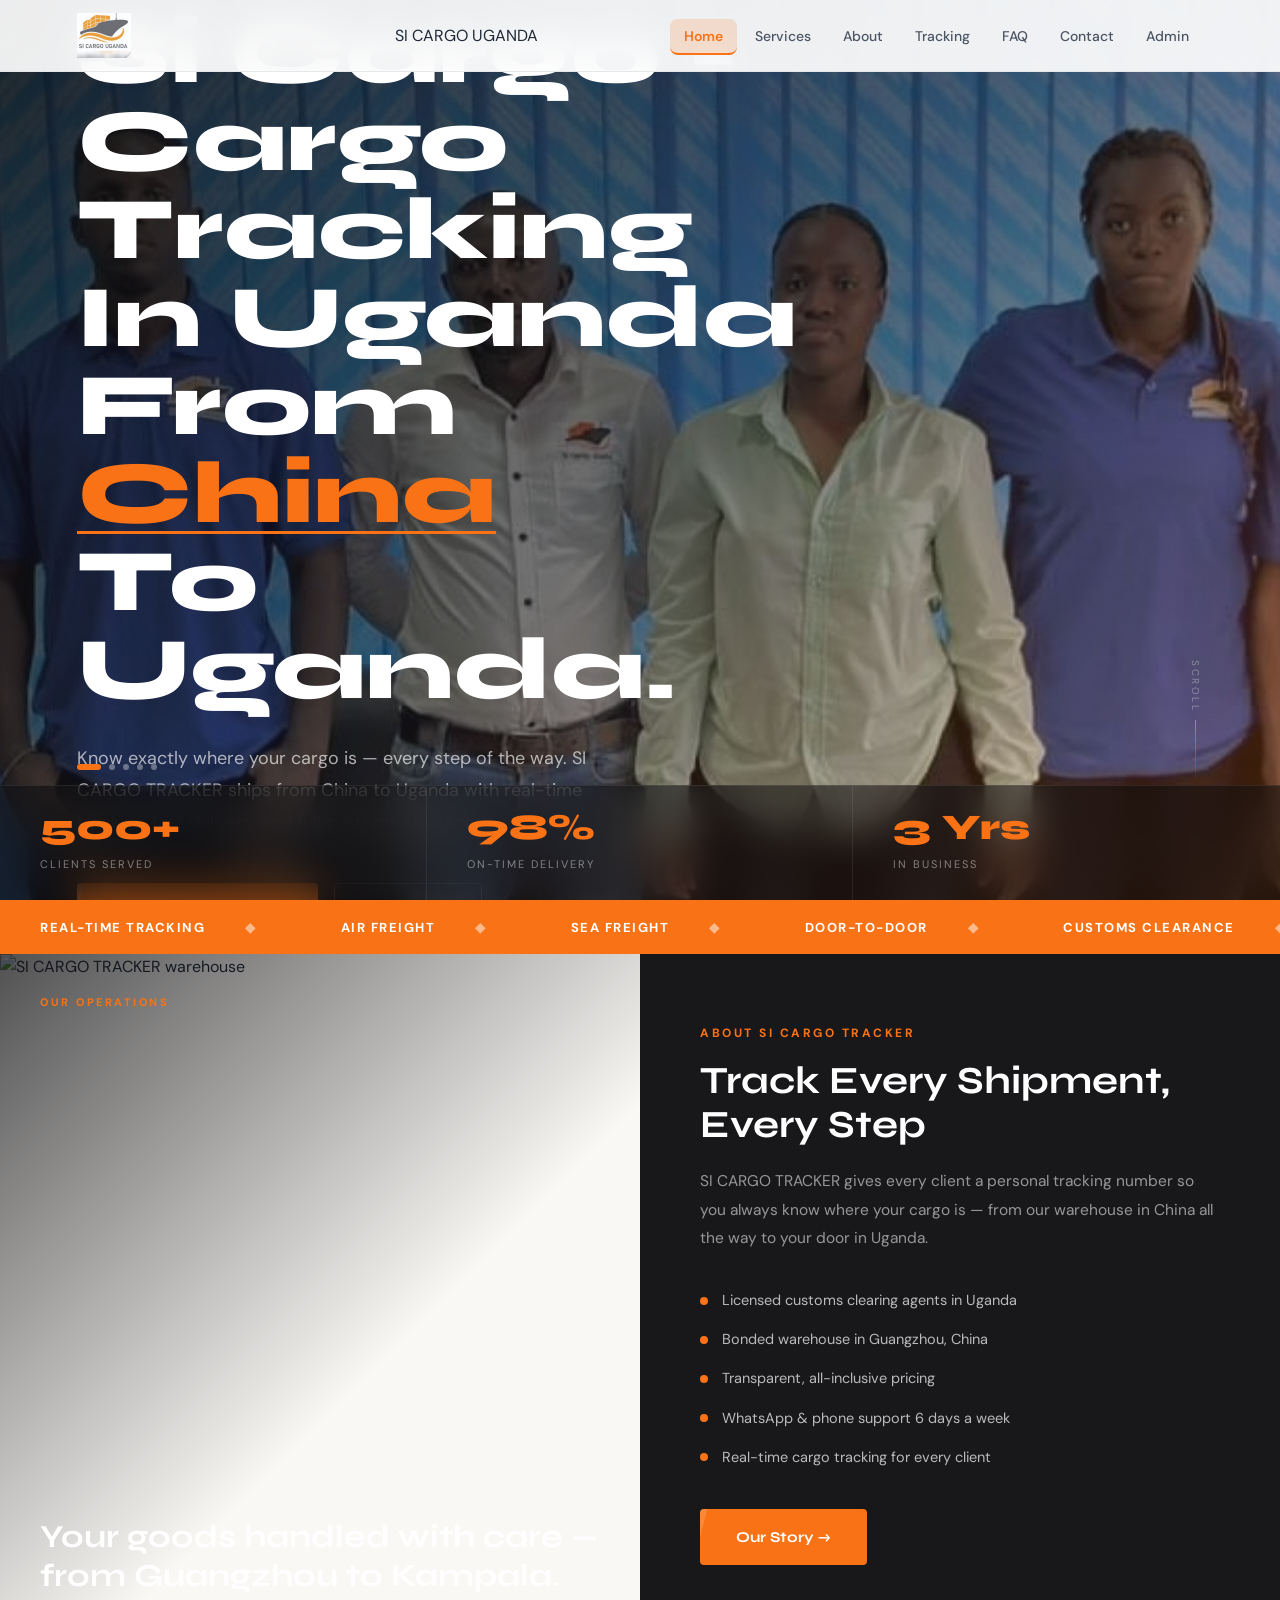
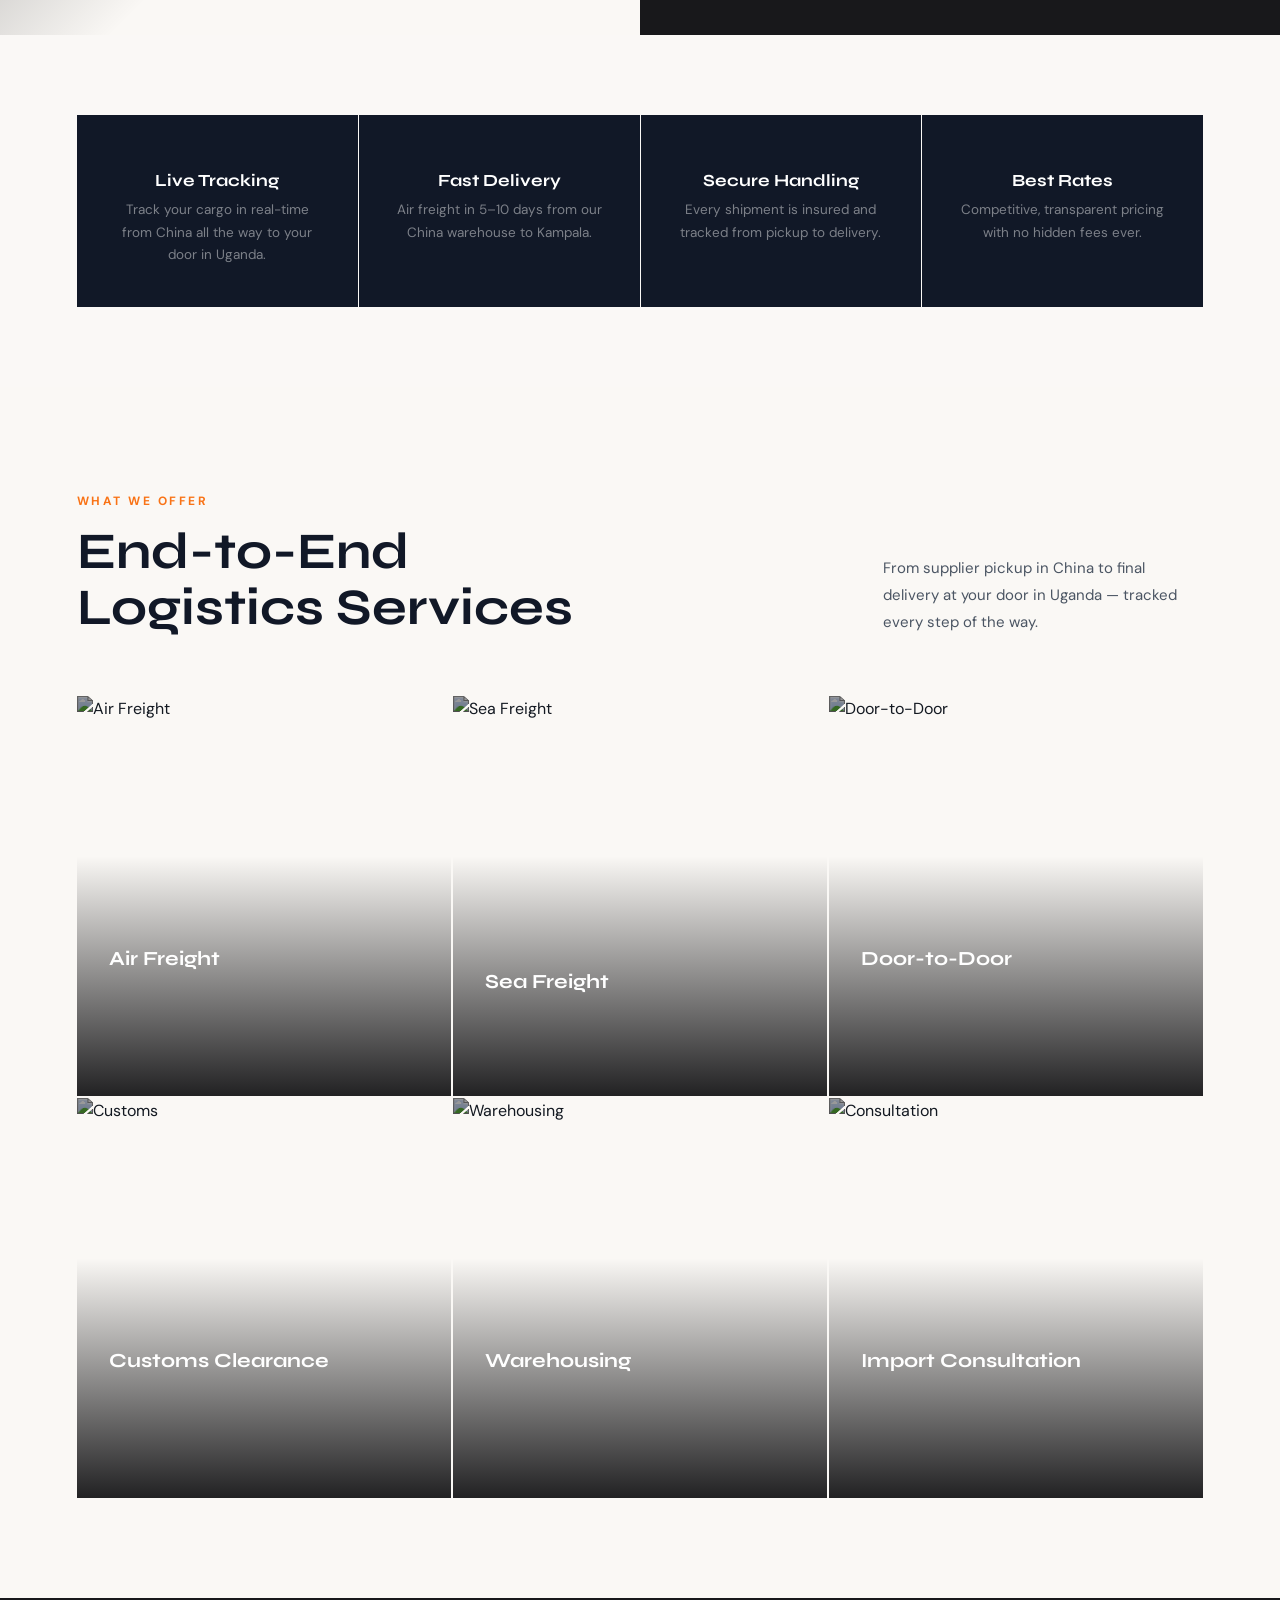
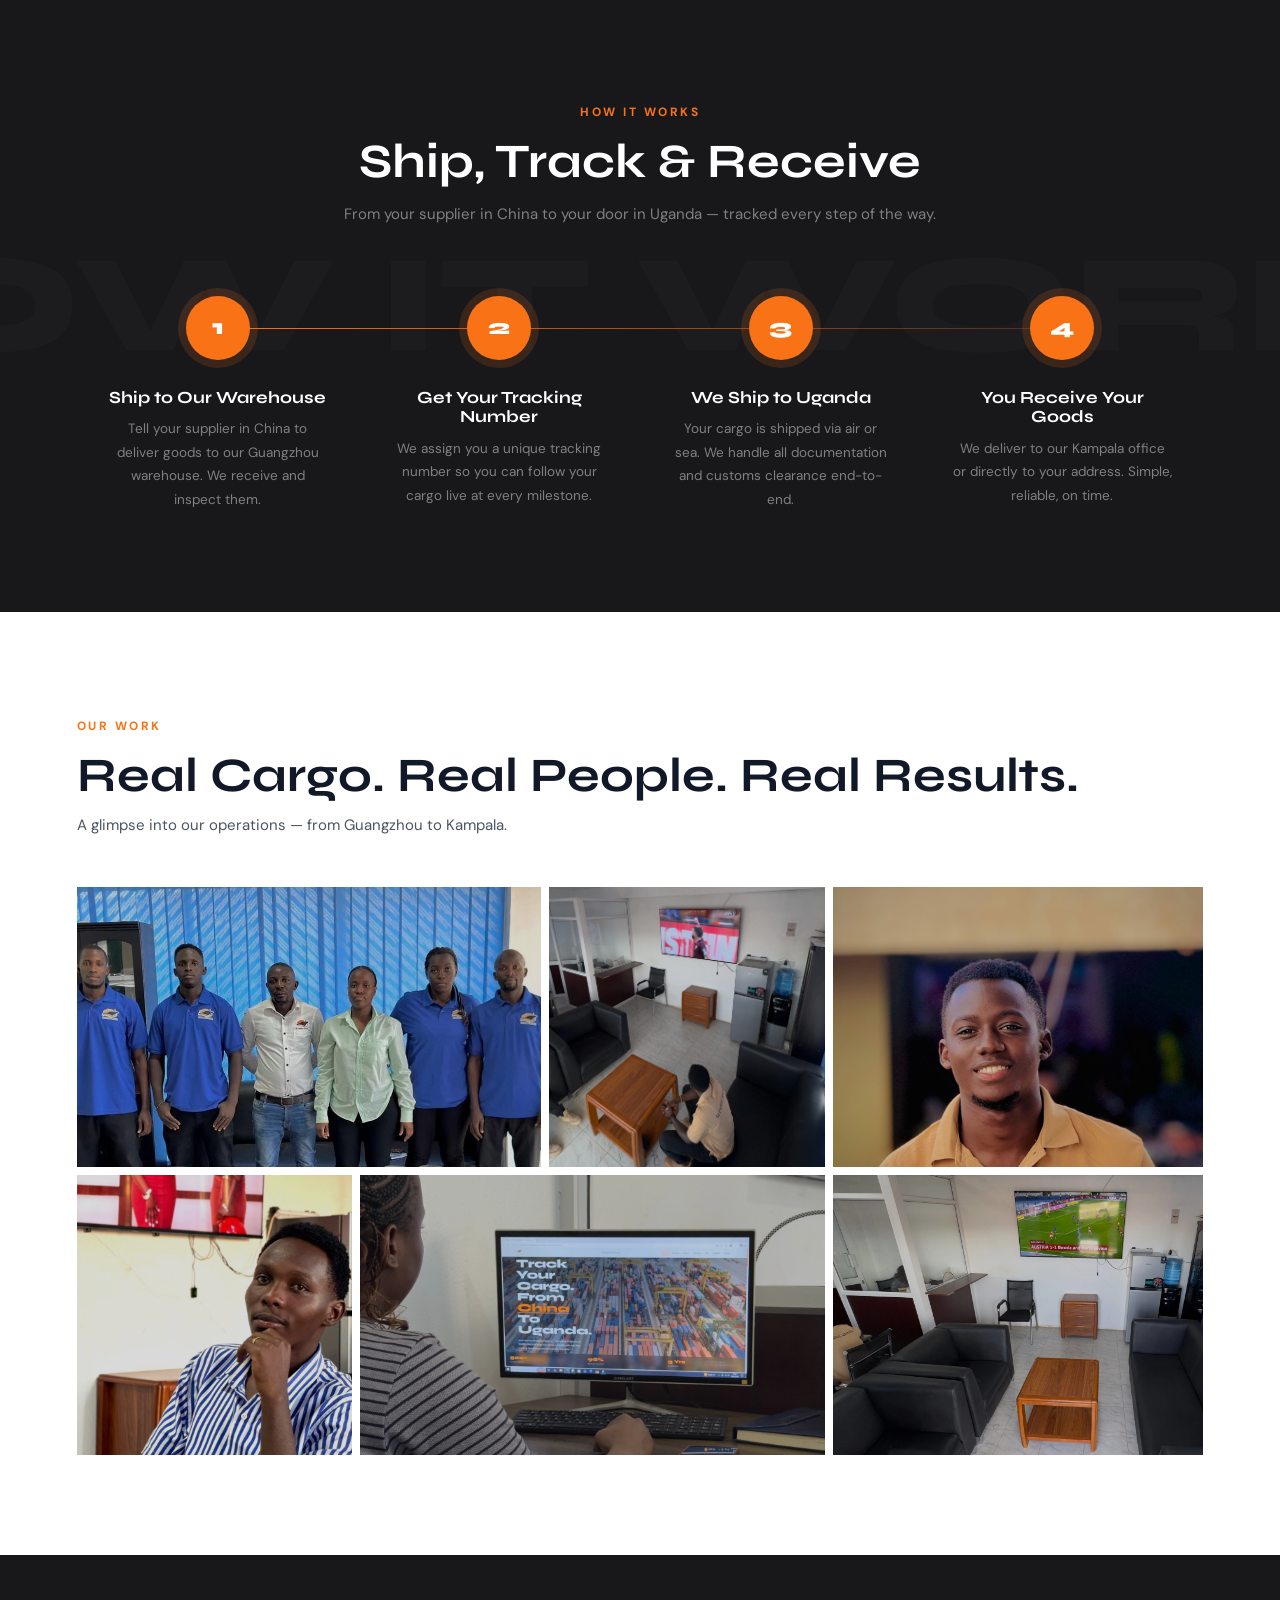
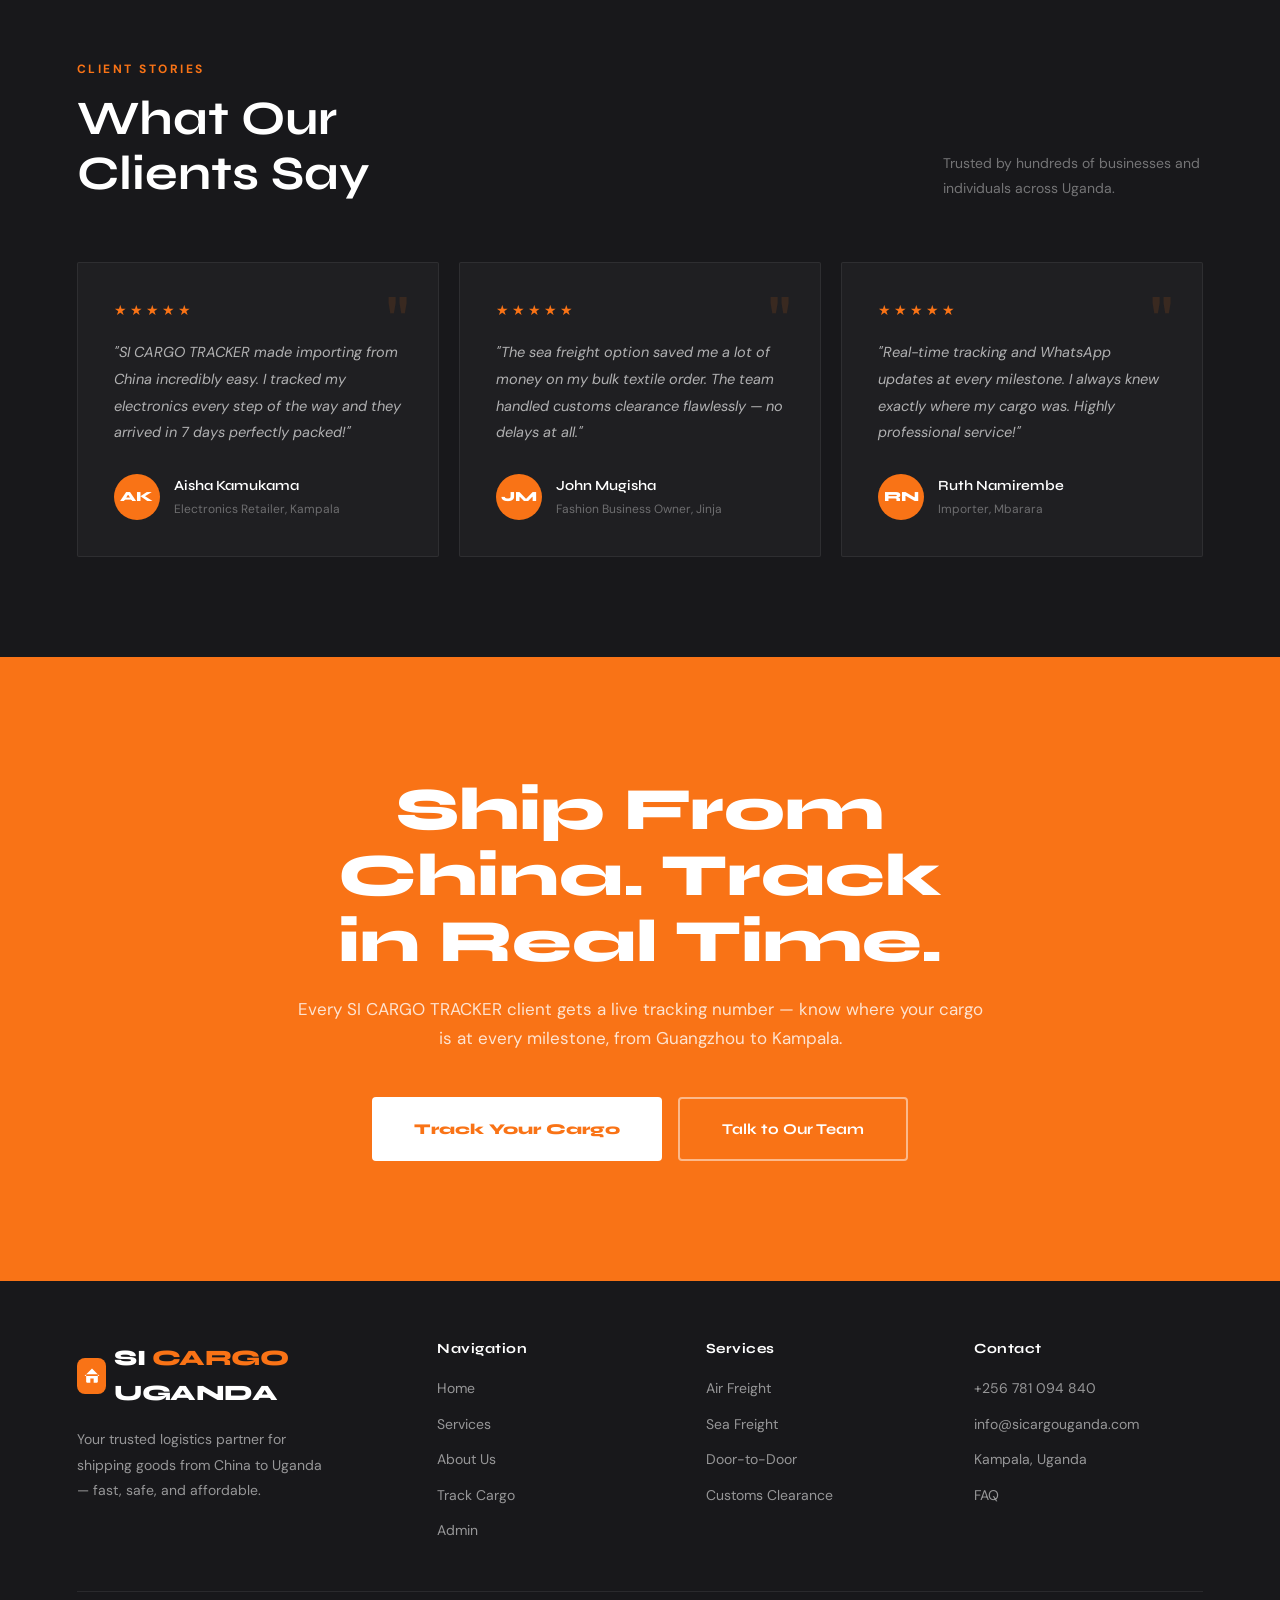
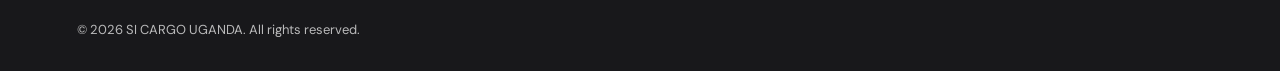
==== commit d9d15074: "Add files via upload" ====
--- a/index.html
+++ b/index.html
@@ -25,6 +25,30 @@
   "url": "https://www.sicargoug.com",
   "description": "Cargo tracking and logistics company in Uganda providing real-time shipment tracking from China to Uganda.",
   "areaServed": "Uganda"
+}
+</script>
+<script type="application/ld+json">
+{
+  "@context": "https://schema.org",
+  "@type": "FAQPage",
+  "mainEntity": [
+    {
+      "@type": "Question",
+      "name": "How do I track my cargo in Uganda?",
+      "acceptedAnswer": {
+        "@type": "Answer",
+        "text": "Enter your tracking number on the Si Cargo UG tracking page to view real-time shipment updates from China to Uganda."
+      }
+    },
+    {
+      "@type": "Question",
+      "name": "How long does shipping from China to Uganda take?",
+      "acceptedAnswer": {
+        "@type": "Answer",
+        "text": "Air freight takes around 5–10 days, while sea freight takes 25–40 days depending on the shipment."
+      }
+    }
+  ]
 }
 </script>
   
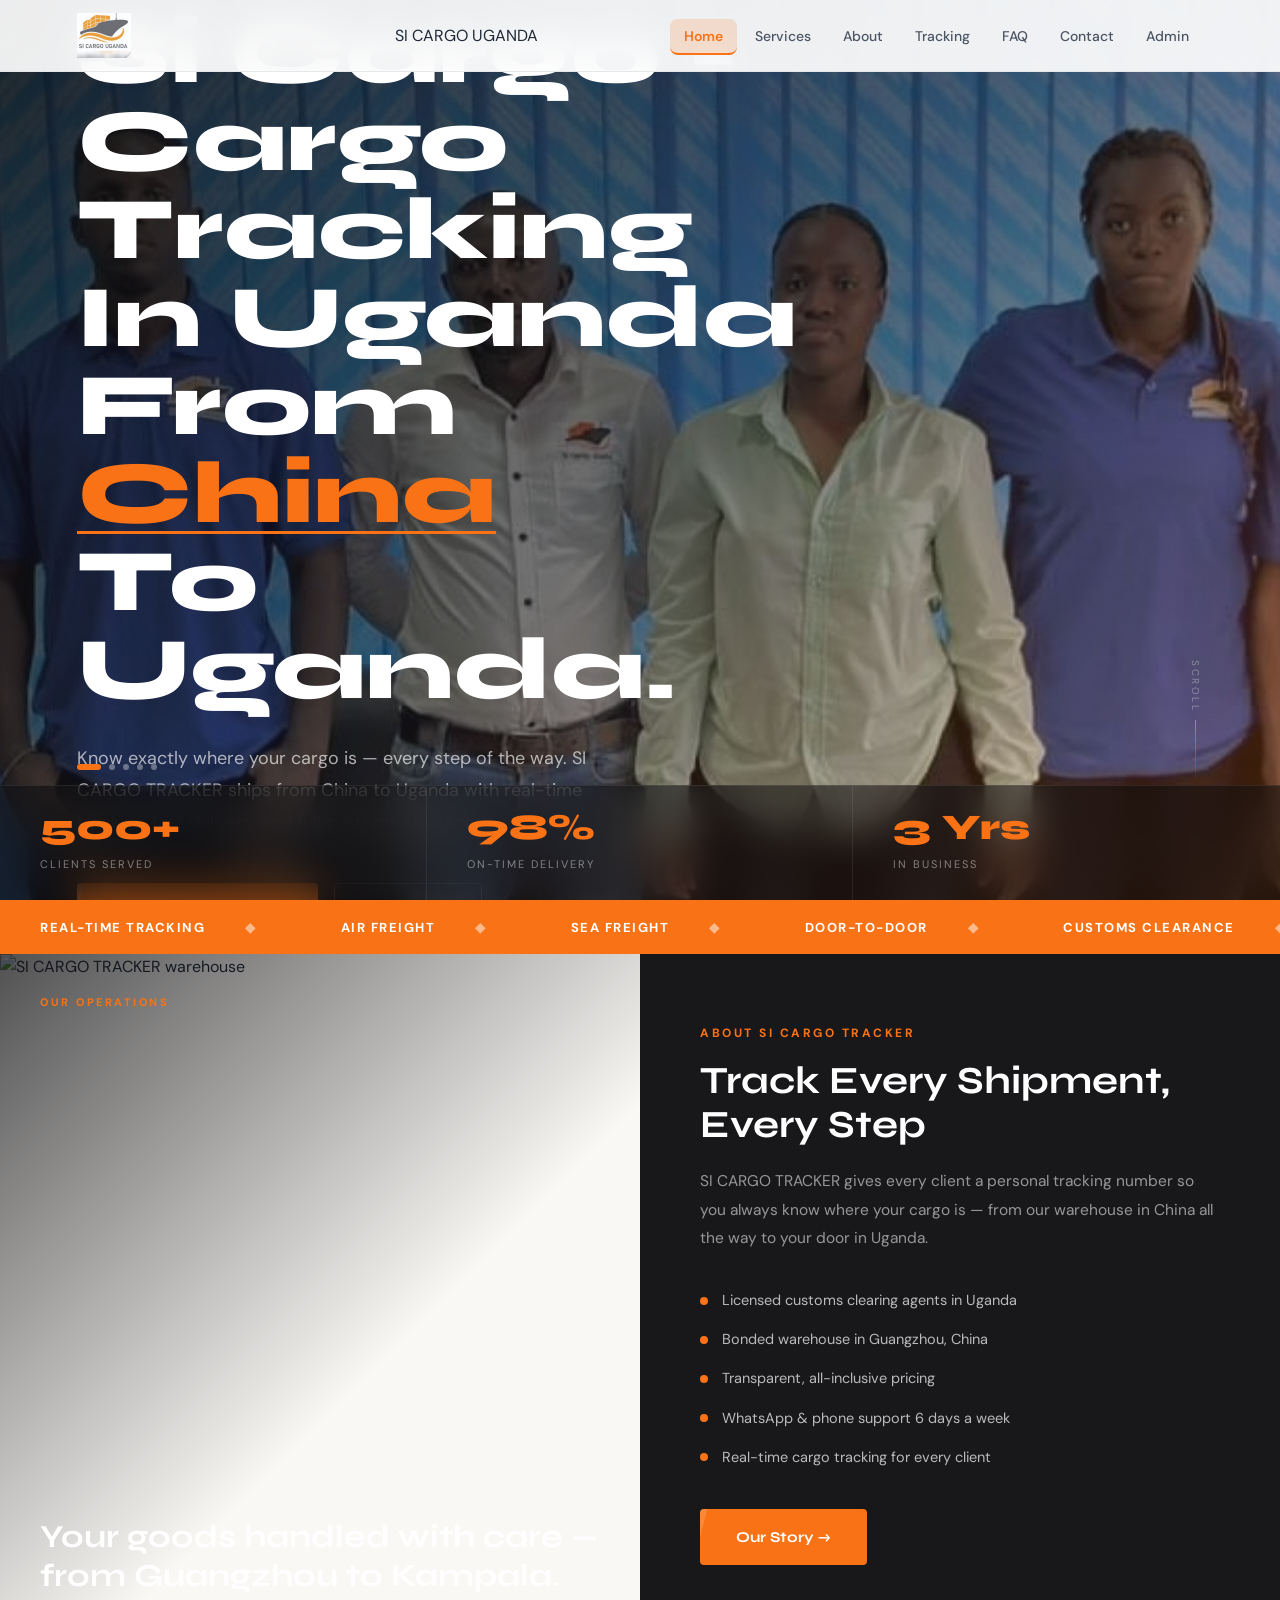
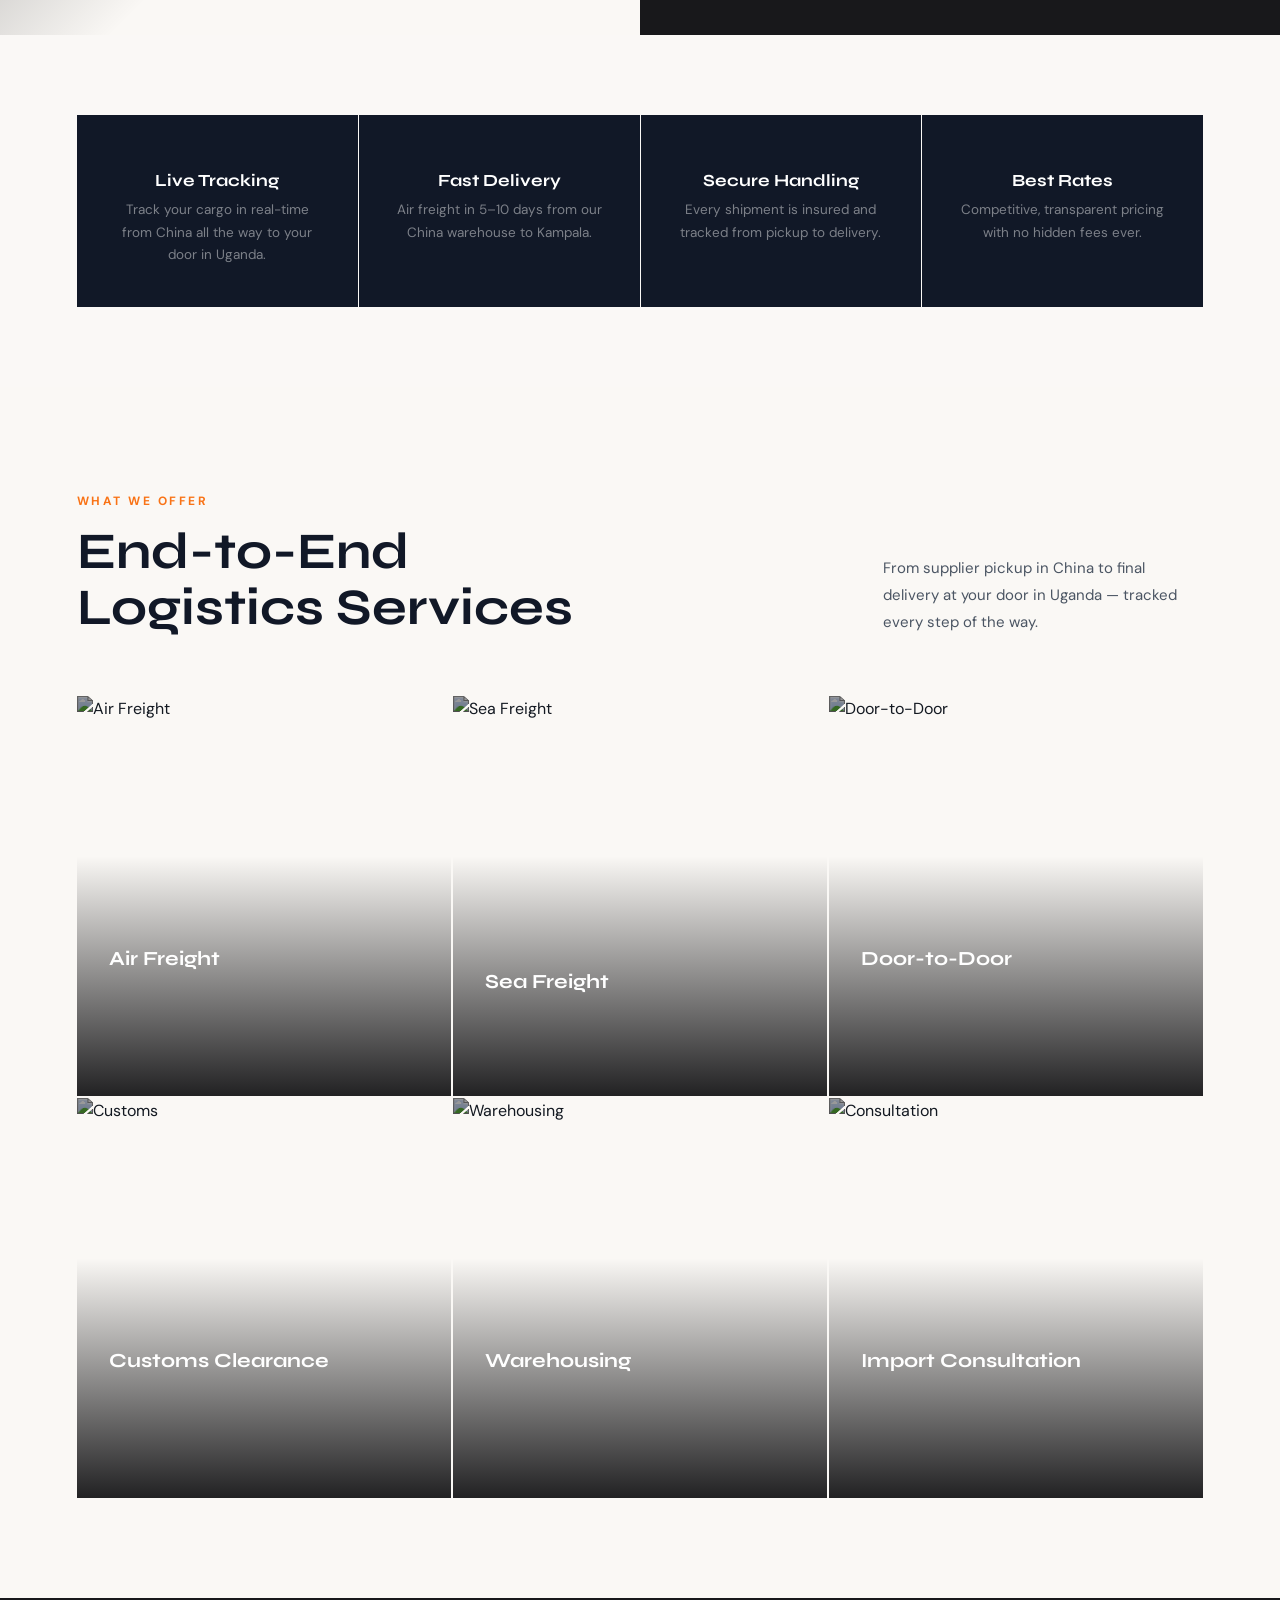
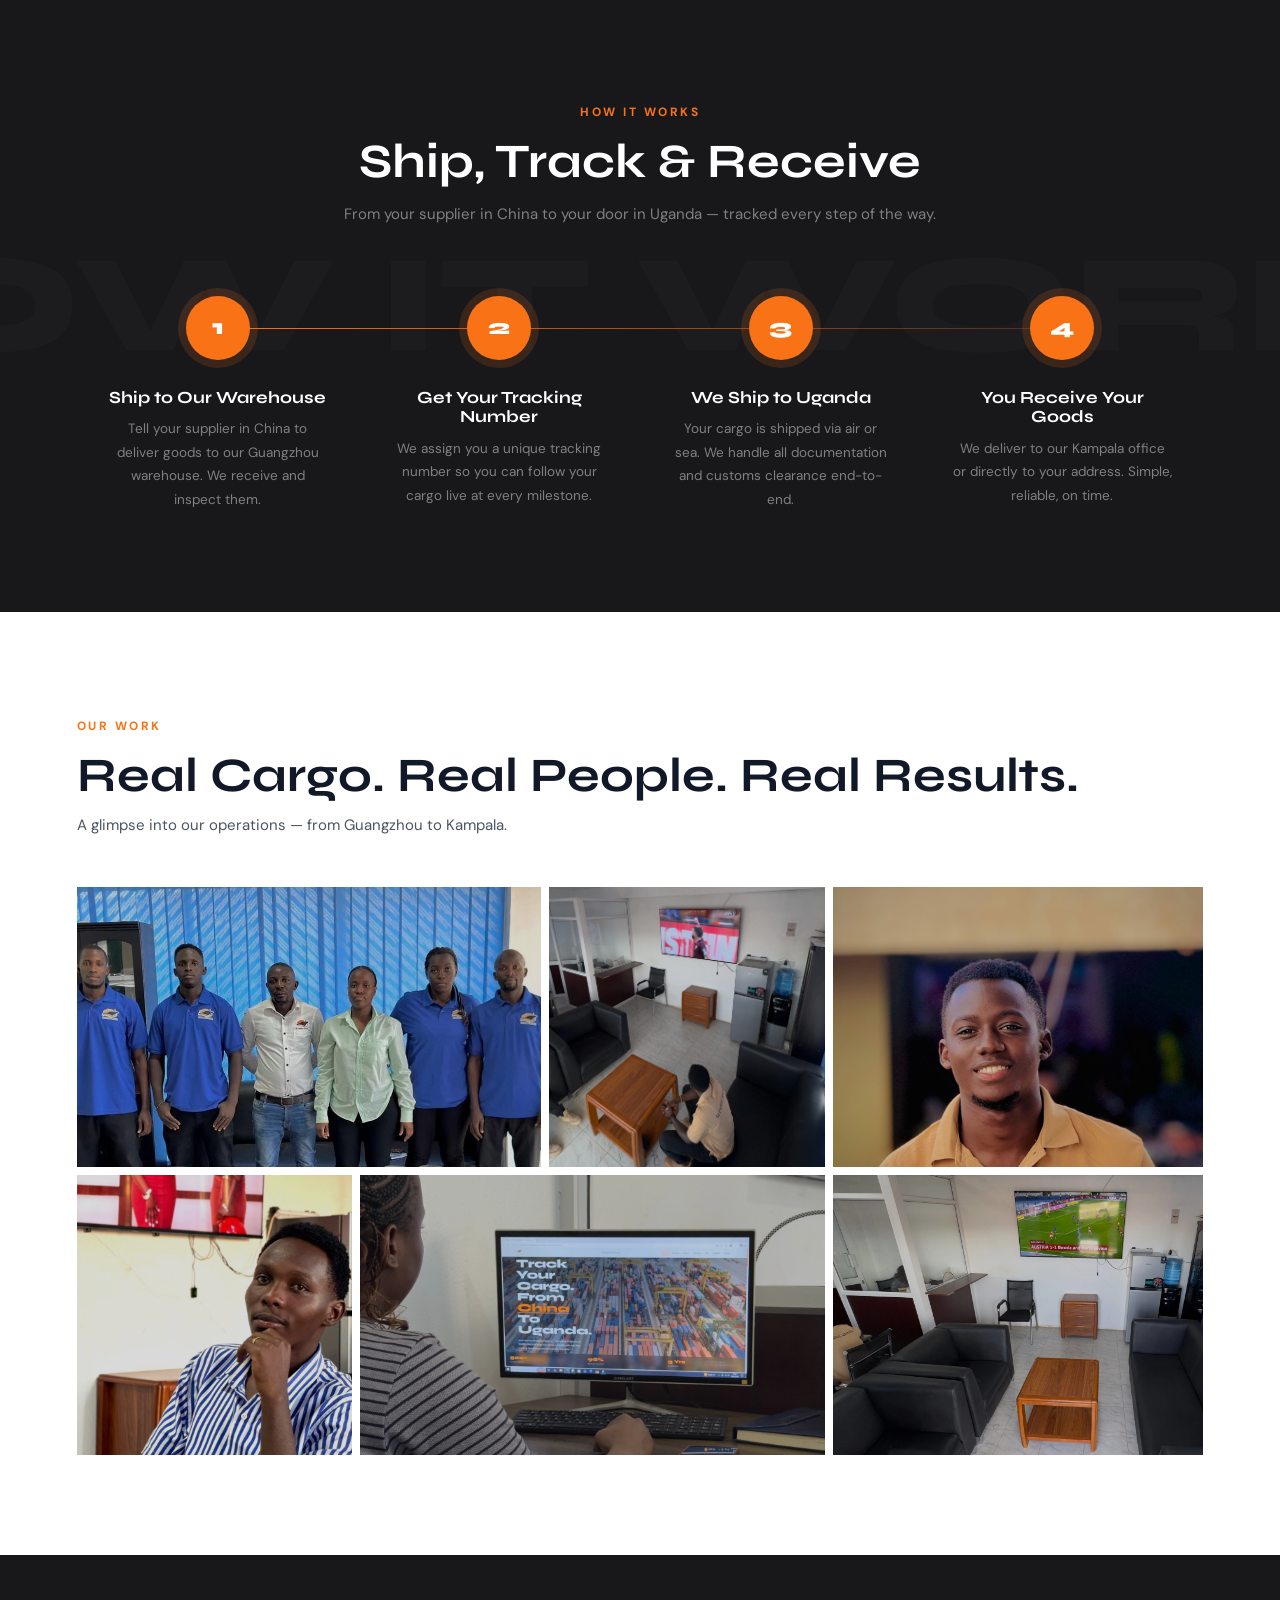
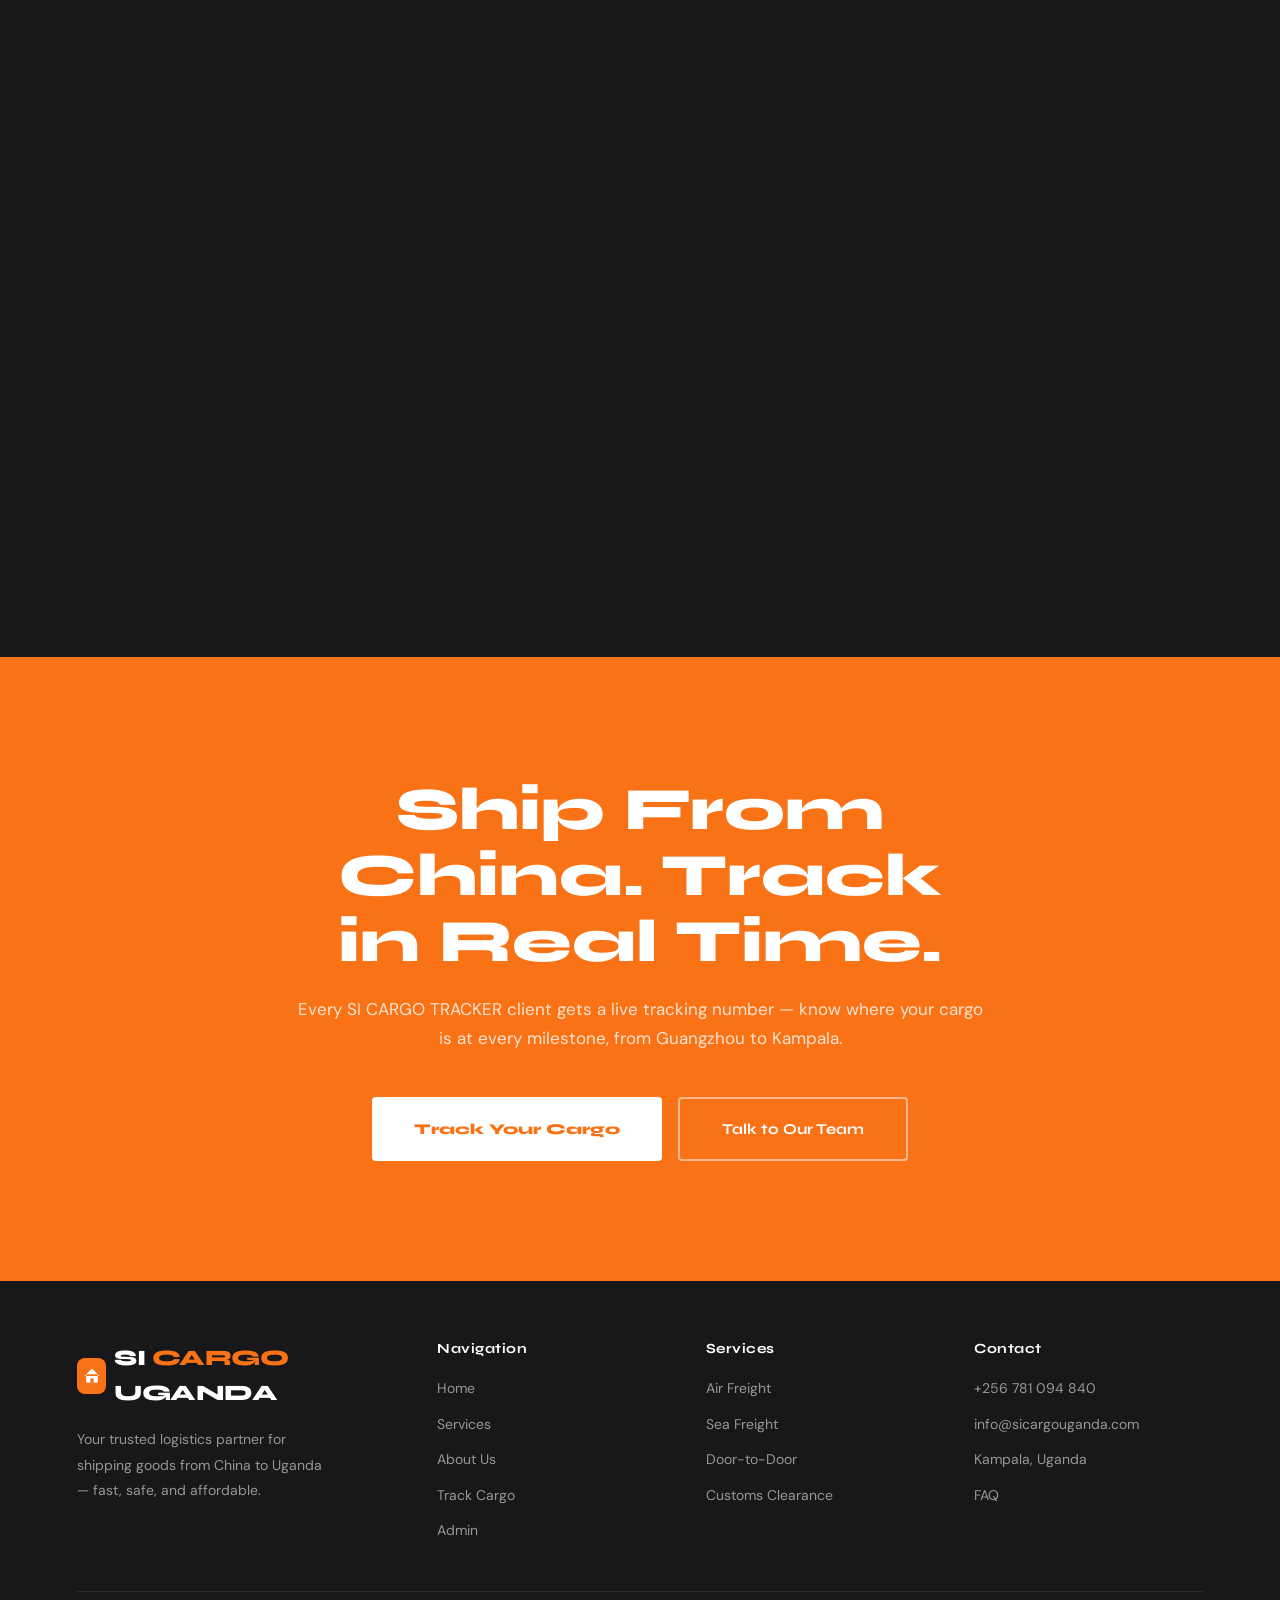
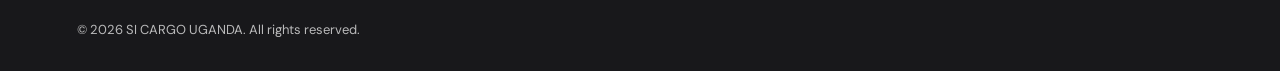
==== commit 3805d753: "Add files via upload" ====
--- a/index.html
+++ b/index.html
@@ -51,6 +51,20 @@
   ]
 }
 </script>
+<script type="application/ld+json">
+{
+  "@context": "https://schema.org",
+  "@type": "Service",
+  "serviceType": "Cargo Tracking and Logistics",
+  "provider": {
+    "@type": "Organization",
+    "name": "Si Cargo UG",
+    "url": "https://www.sicargoug.com"
+  },
+  "areaServed": "Uganda",
+  "description": "Real-time cargo tracking service from China to Uganda with customs clearance and delivery support."
+}
+</script>
   
   <style>
     /* ══════════════════════════════════
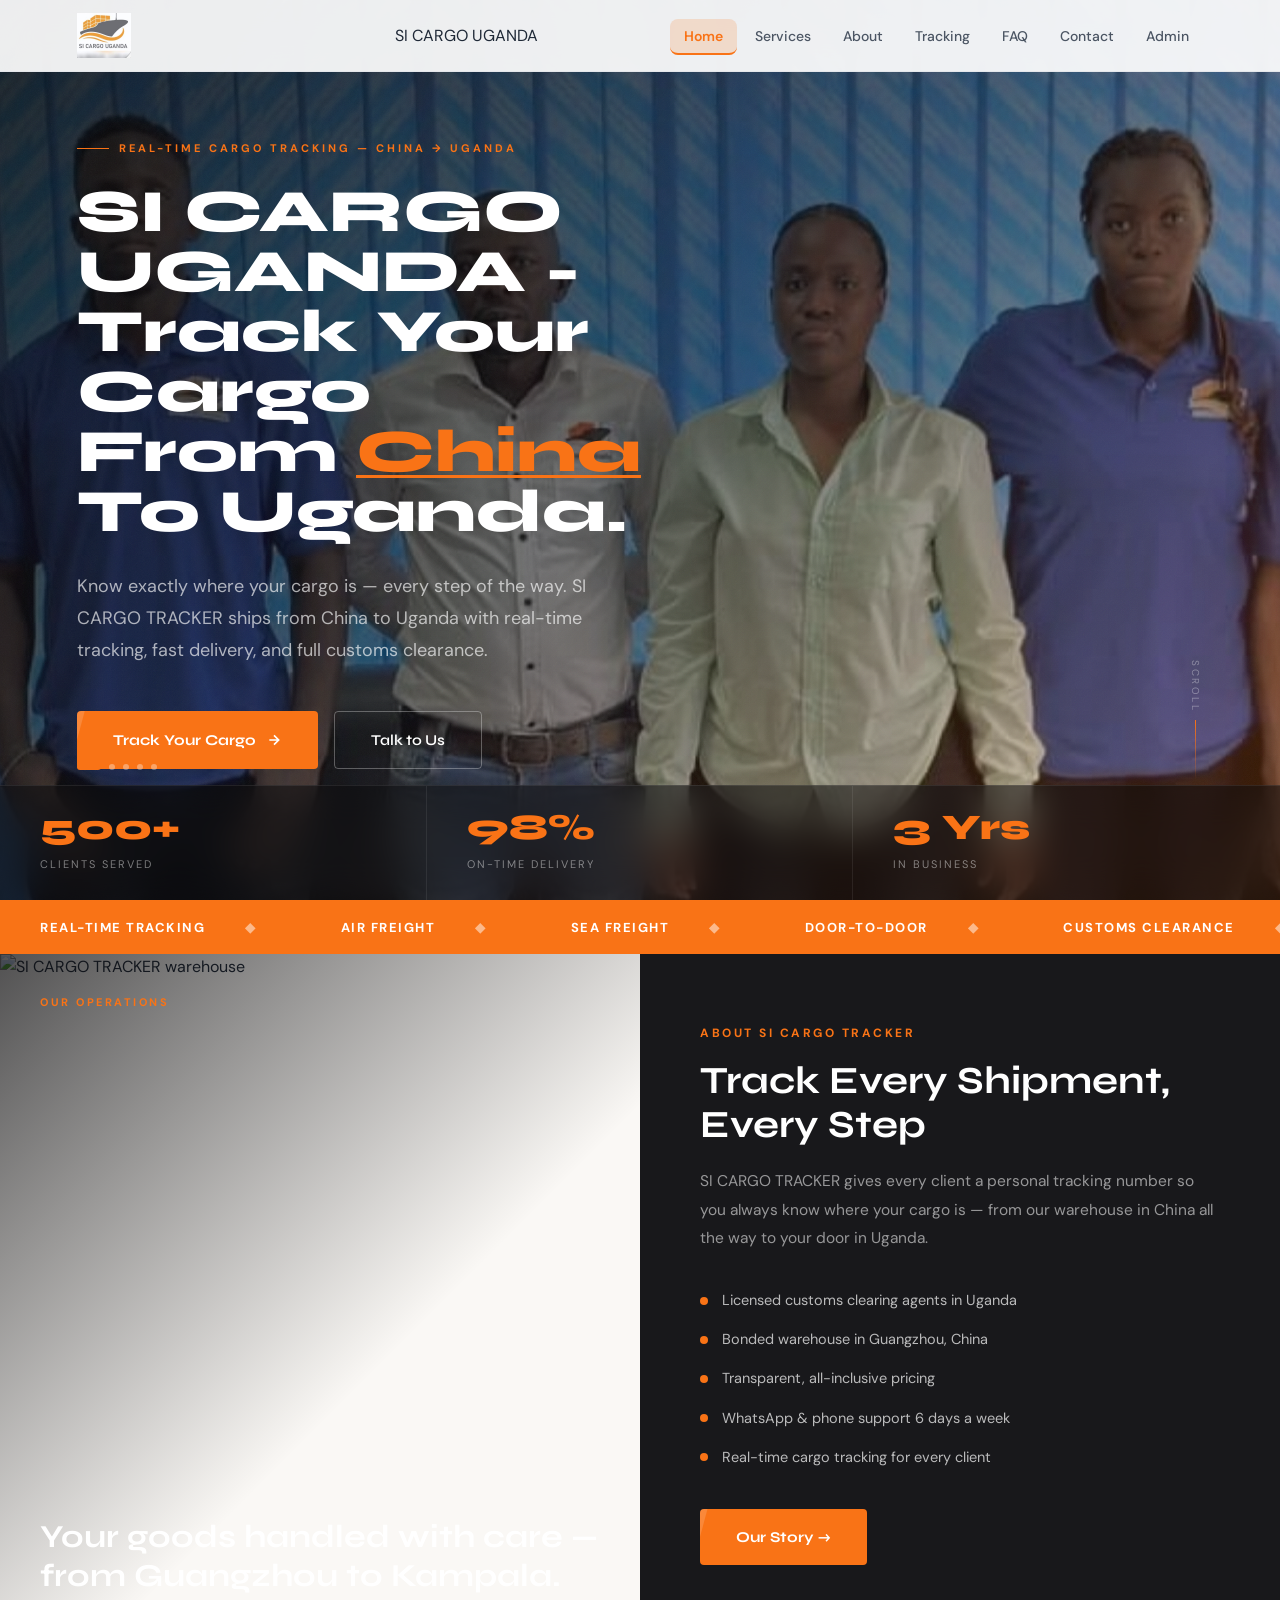
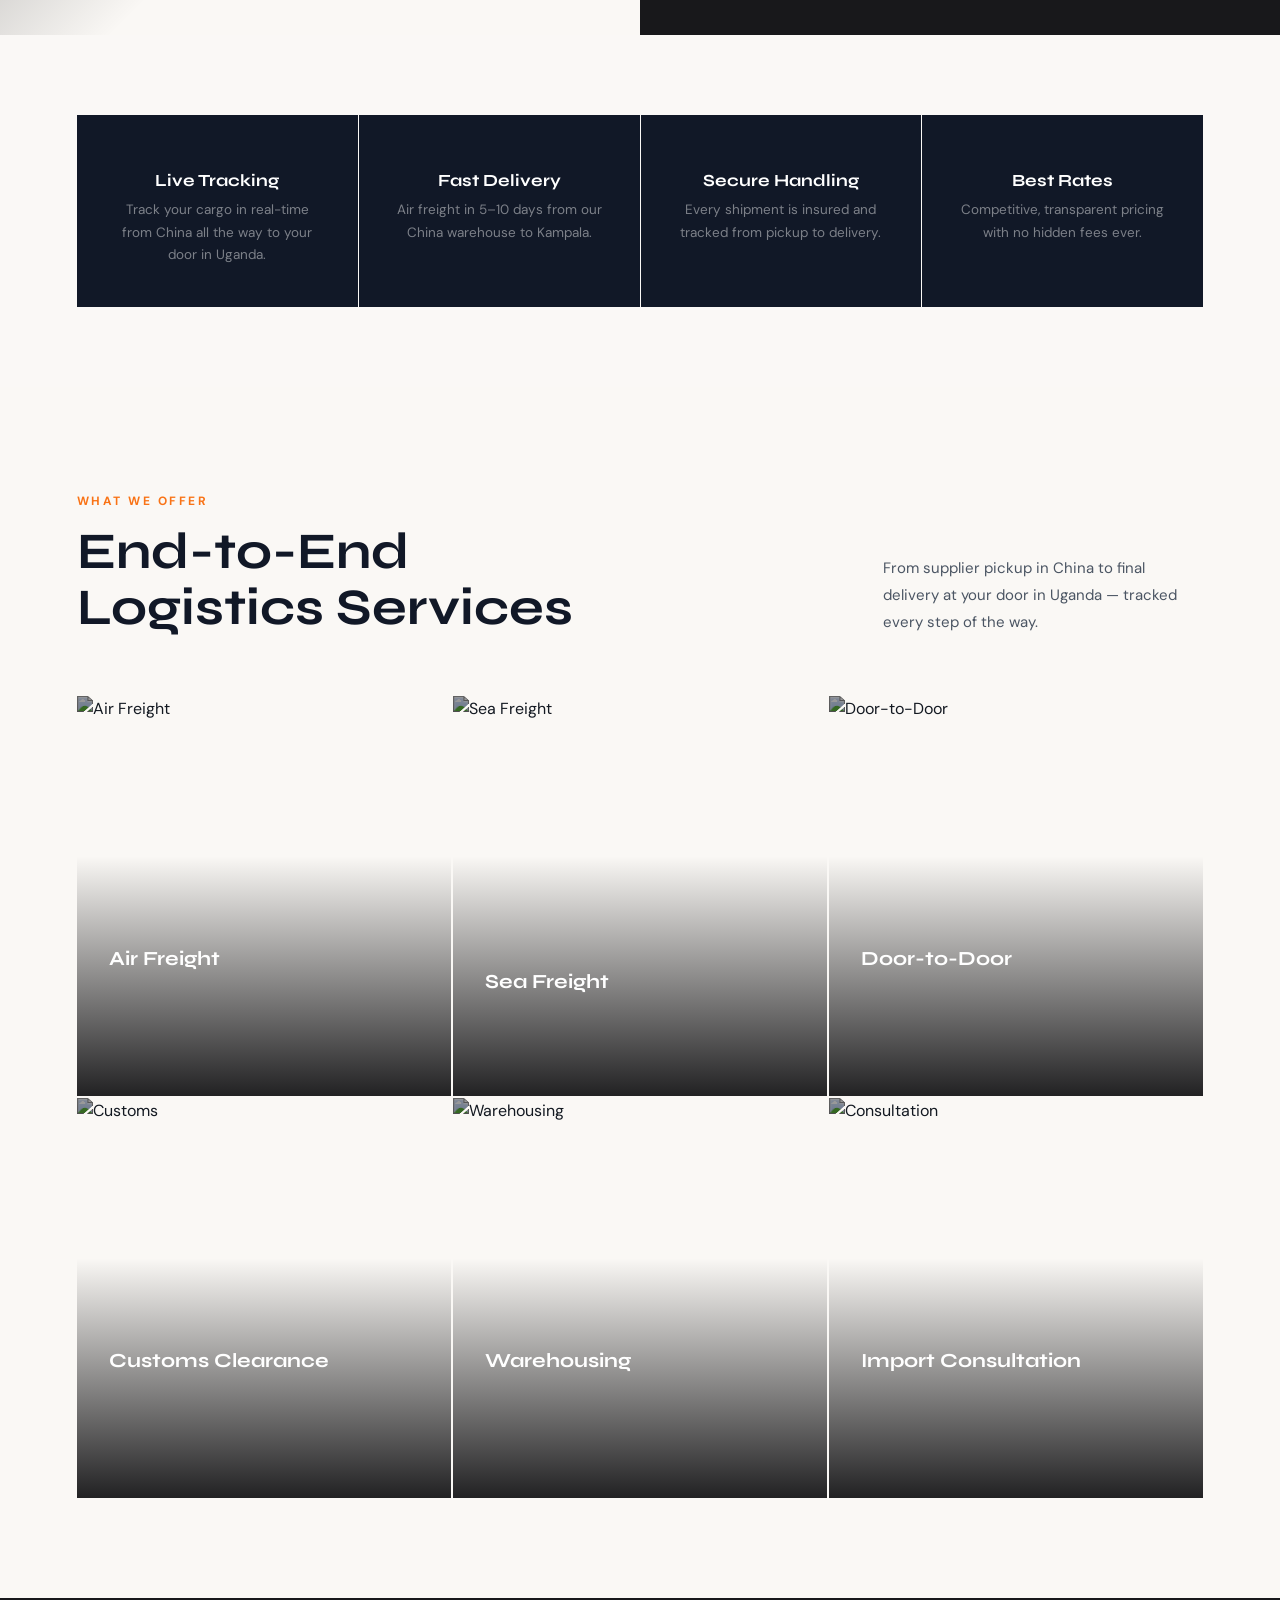
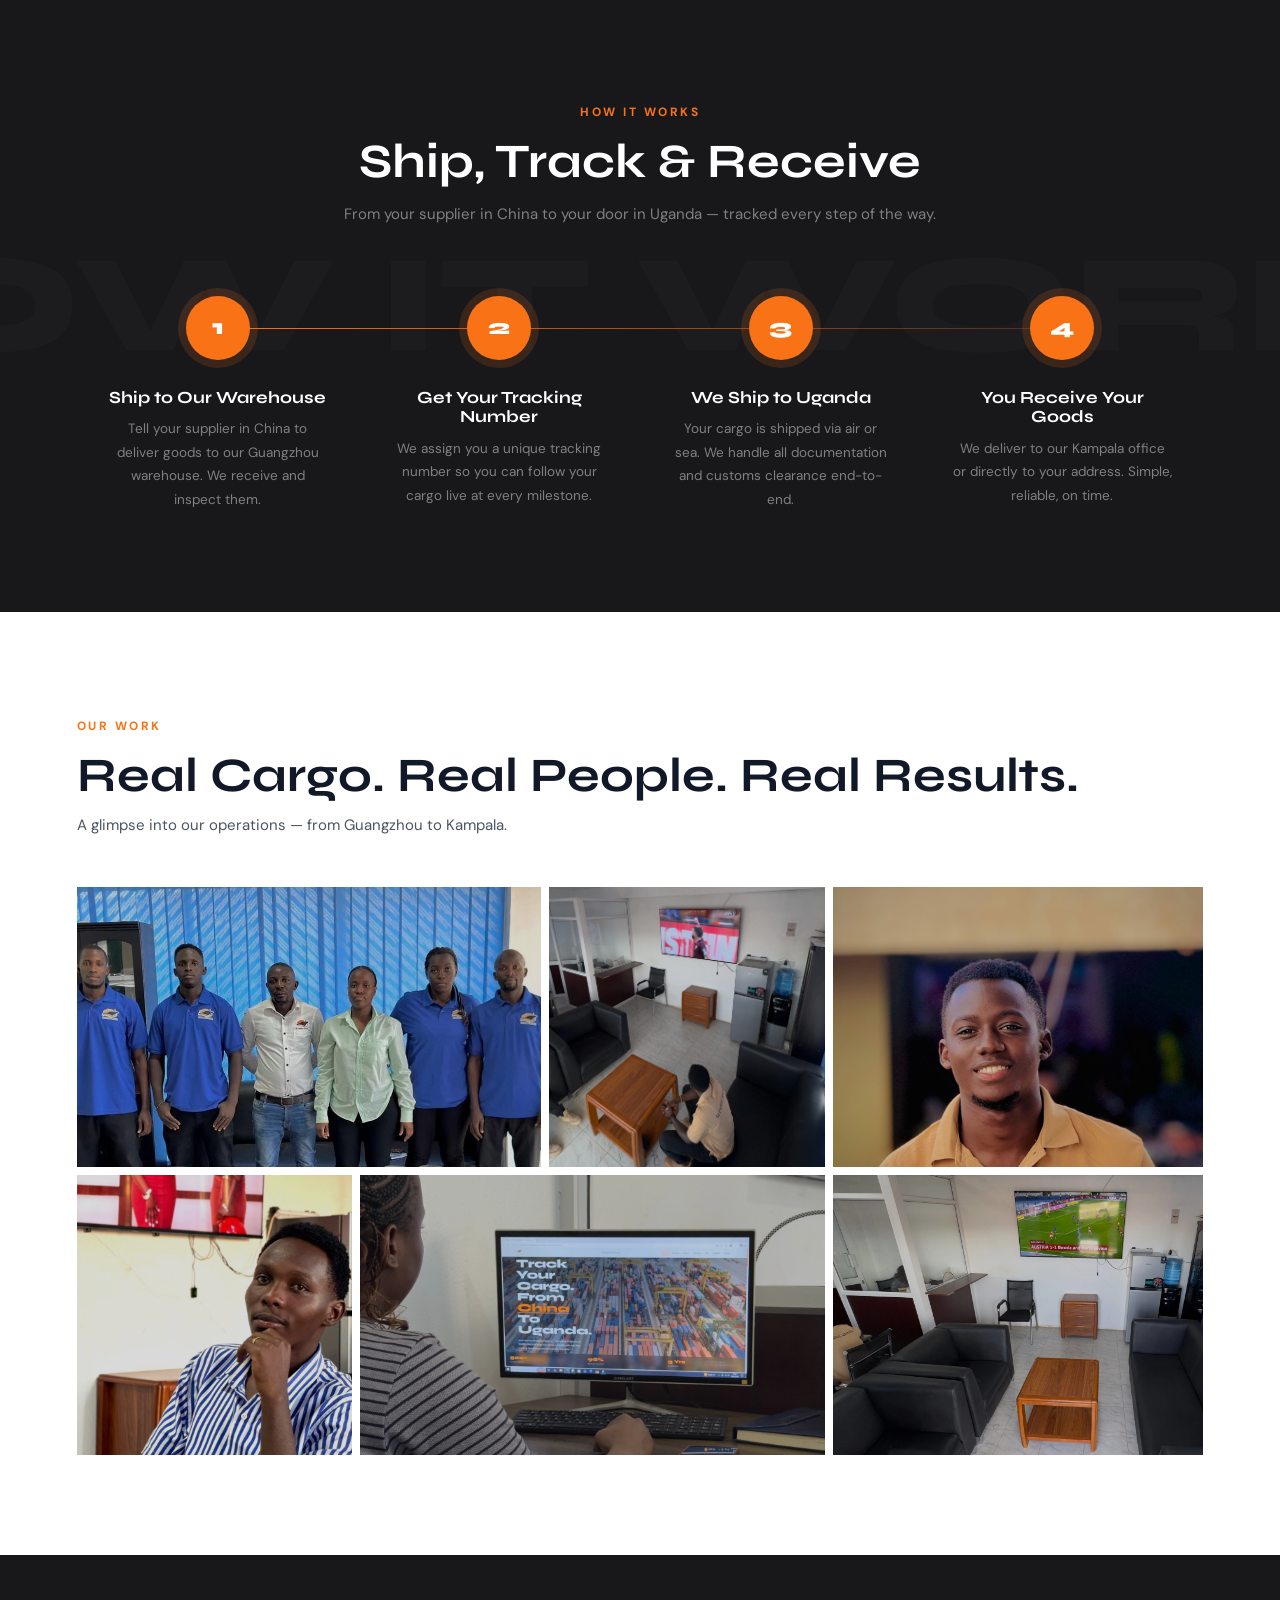
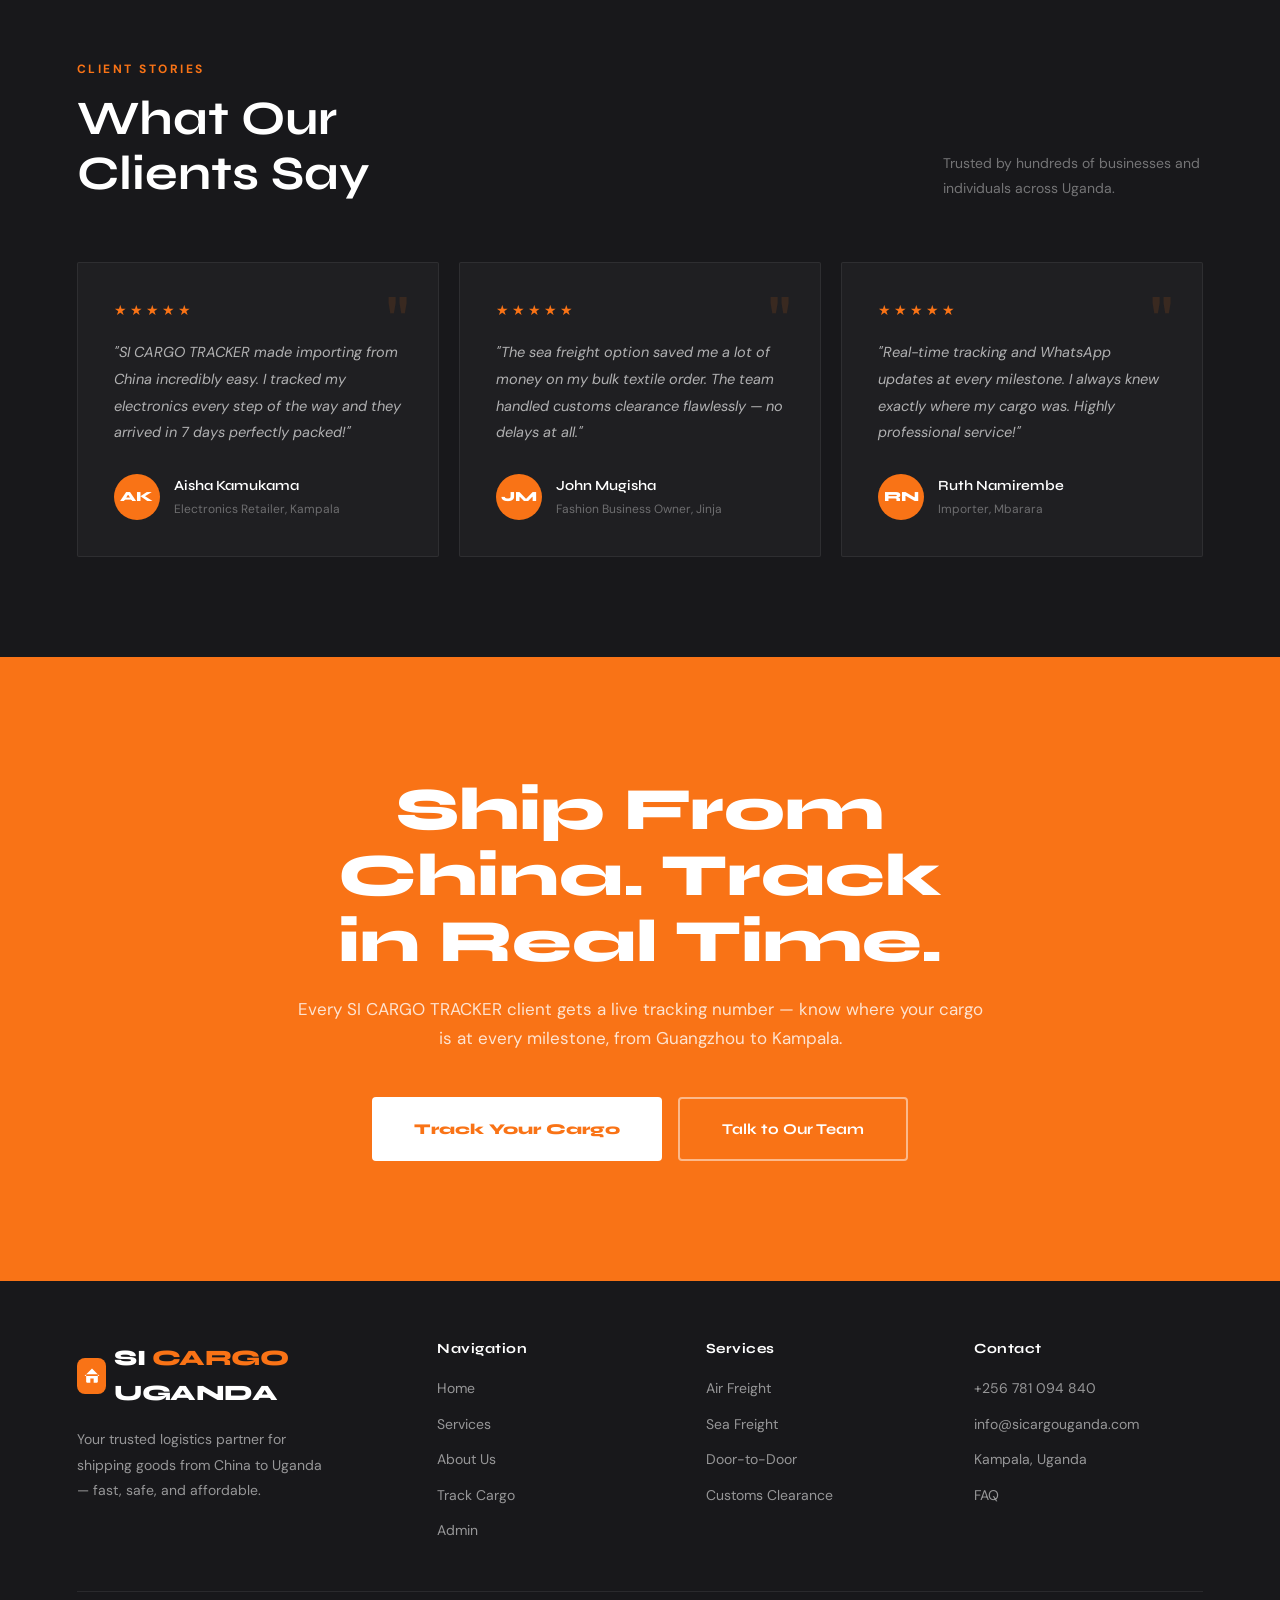
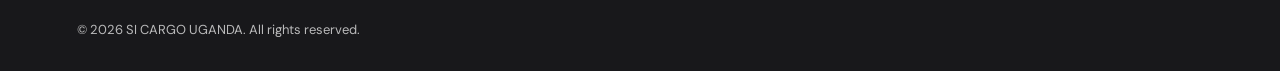
==== commit 1bf2ec58: "Add files via upload" ====
--- a/index.html
+++ b/index.html
@@ -4,7 +4,7 @@
   <meta charset="UTF-8" />
   <meta name="google-site-verification" content="v6AerDG-n92Qt-S2WOknUwKw1uMQ0OARTlfnwJfp9rk" />
   <meta name="viewport" content="width=device-width, initial-scale=1.0" />
-  <title>Si Cargo UG | Cargo Tracking Uganda – China to Uganda Shipping & Logistics</title>
+  <title>SI CARGO UGUANDA | Track Your Cargo From  – China to Uganda.</title>
   <meta name="description" content="Si Cargo UG provides cargo tracking in Uganda with real-time shipment updates. Track cargo from China to Uganda with fast, reliable logistics and customs clearance." />
   <meta name="keywords" content="si cargo, si cargo ug, cargo tracking Uganda, Uganda cargo tracking, China to Uganda shipping, cargo tracking system Uganda, shipment tracking Uganda, import cargo Uganda" />
   <meta property="og:title" content="SI CARGO UGANDA — Shipping From China to Uganda" />
@@ -208,7 +208,7 @@
 
     .hero-h1 {
       font-family: 'Syne', sans-serif;
-      font-size: clamp(48px, 7vw, 88px);
+      font-size: clamp(32px, 5vw, 60px);
       font-weight: 800;
       line-height: 1.0;
       color: white;
@@ -870,7 +870,7 @@
     <div class="hero-content-new">
       <div class="hero-eyebrow">Real-Time Cargo Tracking — China → Uganda</div>
       <h1 class="hero-h1">
-        Si Cargo - Cargo Tracking In Uganda<br>
+        SI CARGO UGANDA -  Track Your Cargo<br>
         From <span class="word-china">China</span><br>
         To Uganda.
       </h1>
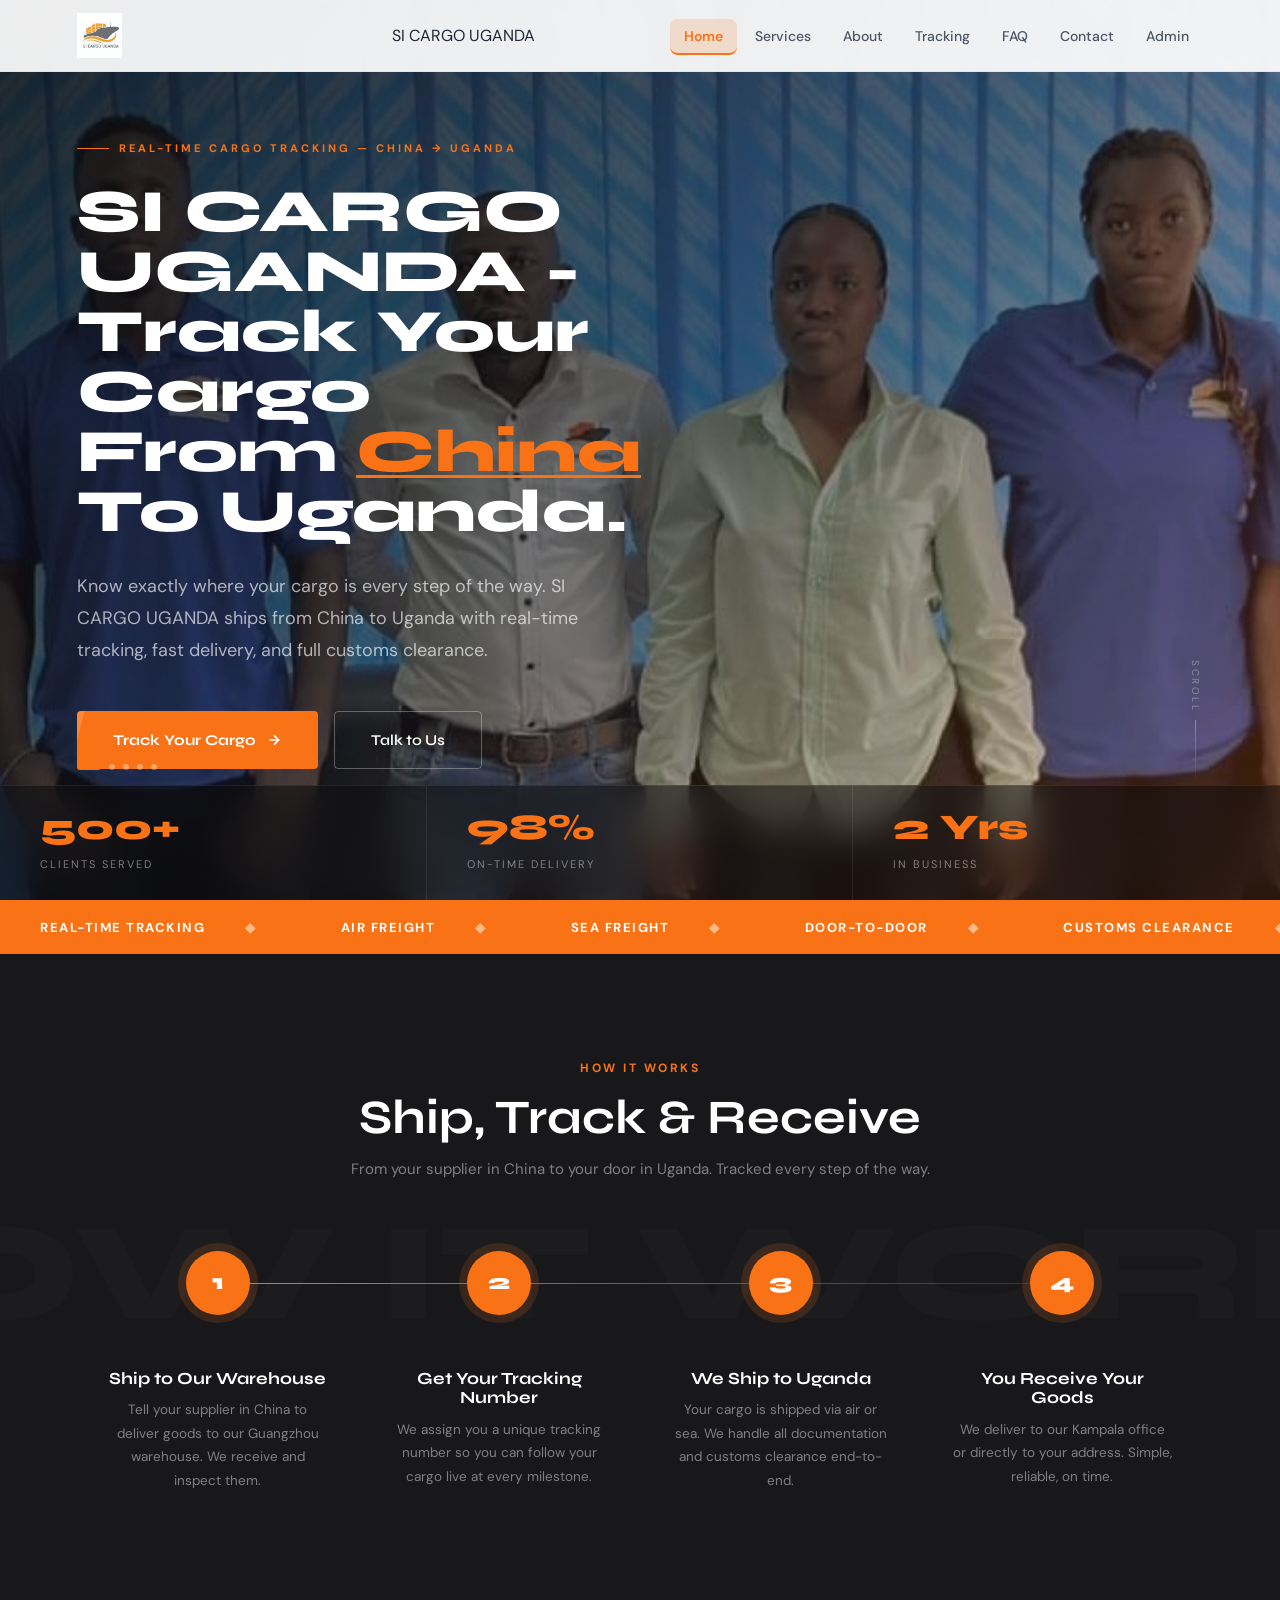
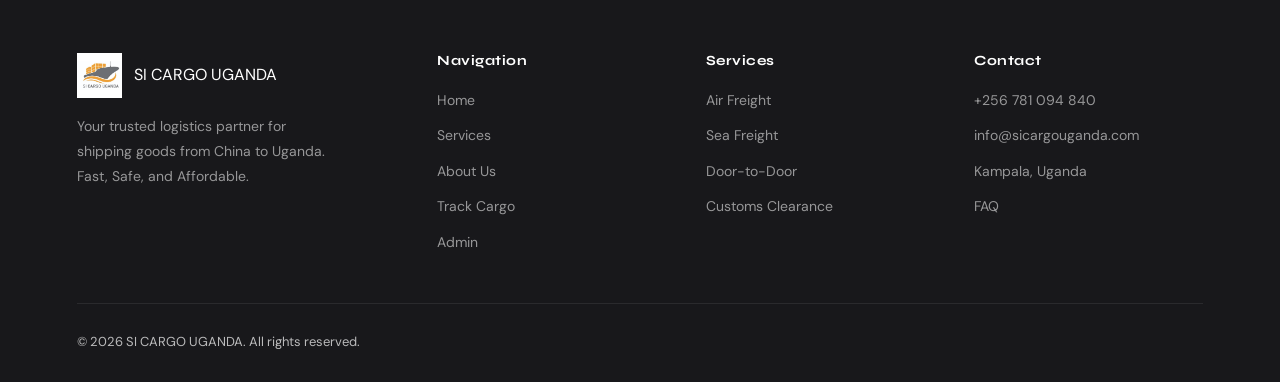
==== commit b803db45: "Add files via upload" ====
--- a/index.html
+++ b/index.html
@@ -4,7 +4,7 @@
   <meta charset="UTF-8" />
   <meta name="google-site-verification" content="v6AerDG-n92Qt-S2WOknUwKw1uMQ0OARTlfnwJfp9rk" />
   <meta name="viewport" content="width=device-width, initial-scale=1.0" />
-  <title>SI CARGO UGUANDA | Track Your Cargo From  – China to Uganda.</title>
+  <title>SI CARGO UGANDA | Track Your Cargo From  – China to Uganda.</title>
   <meta name="description" content="Si Cargo UG provides cargo tracking in Uganda with real-time shipment updates. Track cargo from China to Uganda with fast, reliable logistics and customs clearance." />
   <meta name="keywords" content="si cargo, si cargo ug, cargo tracking Uganda, Uganda cargo tracking, China to Uganda shipping, cargo tracking system Uganda, shipment tracking Uganda, import cargo Uganda" />
   <meta property="og:title" content="SI CARGO UGANDA — Shipping From China to Uganda" />
@@ -661,6 +661,41 @@
     .pstep-icon { font-size: 28px; margin-bottom: 16px; display: block; }
     .pstep h3 { font-family: 'Syne', sans-serif; font-size: 17px; color: white; margin-bottom: 10px; }
     .pstep p { font-size: 13.5px; color: rgba(255,255,255,0.45); line-height: 1.75; }
+    /* Animated connecting line between steps */
+@keyframes lineGrowH {
+  from { transform: scaleX(0); }
+  to { transform: scaleX(1); }
+}
+.process-steps-new::before {
+  transform-origin: left;
+  animation: lineGrowH 1.5s 0.5s ease forwards;
+  transform: scaleX(0);
+}
+
+/* Step number glow on hover */
+.pstep-num {
+  transition: box-shadow 0.4s ease, transform 0.4s ease;
+}
+.pstep:hover .pstep-num {
+  transform: scale(1.12);
+  box-shadow: 0 0 0 12px rgba(249,115,22,0.1), 0 0 30px rgba(249,115,22,0.25);
+}
+
+/* Step icon float */
+.pstep-icon {
+  display: inline-block;
+  transition: transform 0.4s ease;
+}
+.pstep:hover .pstep-icon {
+  transform: translateY(-6px) scale(1.15);
+}
+
+/* Step text fade up on hover */
+.pstep h3, .pstep p {
+  transition: color 0.3s ease;
+}
+.pstep:hover h3 { color: var(--orange); }
+
 
     /* ══ GALLERY ══ */
     .gallery-section { padding: 100px 6%; background: white; }
@@ -875,8 +910,8 @@
         To Uganda.
       </h1>
       <p class="hero-sub">
-        Know exactly where your cargo is — every step of the way.
-        SI CARGO TRACKER ships from China to Uganda with real-time tracking,
+        Know exactly where your cargo is every step of the way.
+        SI CARGO UGANDA ships from China to Uganda with real-time tracking,
         fast delivery, and full customs clearance.
       </p>
       <div class="hero-btns">
@@ -929,144 +964,14 @@
     </div>
   </div>
 
-  <!-- ══ PHOTO + TEXT SPLIT ══ -->
-  <section class="photo-section">
-    <div class="photo-left reveal-new">
-      <img src="https://images.unsplash.com/photo-1586528116311-ad8dd3c8310d?q=80&w=900&auto=format&fit=crop"
-     loading="lazy"
-     alt="SI CARGO TRACKER warehouse">
-      <div class="photo-left-overlay"></div>
-      <div class="photo-left-tag">Our Operations</div>
-      <div class="photo-left-caption">Your goods handled with care — from Guangzhou to Kampala.</div>
-    </div>
-    <div class="photo-right reveal-new">
-      <span class="section-tag" style="color:var(--orange)">About SI CARGO TRACKER</span>
-      <h2>Track Every Shipment, Every Step</h2>
-      <p>SI CARGO TRACKER gives every client a personal tracking number so you always know where your cargo is — from our warehouse in China all the way to your door in Uganda.</p>
-      <div class="feature-list">
-        <div class="feature-item"><div class="feature-dot"></div>Licensed customs clearing agents in Uganda</div>
-        <div class="feature-item"><div class="feature-dot"></div>Bonded warehouse in Guangzhou, China</div>
-        <div class="feature-item"><div class="feature-dot"></div>Transparent, all-inclusive pricing</div>
-        <div class="feature-item"><div class="feature-dot"></div>WhatsApp & phone support 6 days a week</div>
-        <div class="feature-item"><div class="feature-dot"></div>Real-time cargo tracking for every client</div>
-      </div>
-      <a href="about.html" class="btn-hero-primary" style="align-self:flex-start;display:inline-flex;">Our Story →</a>
-    </div>
-  </section>
-
-  <!-- ══ WHY US ══ -->
-  <div class="why-new">
-    <div class="why-item-new reveal-new">
-      <span class="why-icon-new"></span>
-      <h3>Live Tracking</h3>
-      <p>Track your cargo in real-time from China all the way to your door in Uganda.</p>
-    </div>
-    <div class="why-item-new reveal-new">
-      <span class="why-icon-new"></span>
-      <h3>Fast Delivery</h3>
-      <p>Air freight in 5–10 days from our China warehouse to Kampala.</p>
-    </div>
-    <div class="why-item-new reveal-new">
-      <span class="why-icon-new"></span>
-      <h3>Secure Handling</h3>
-      <p>Every shipment is insured and tracked from pickup to delivery.</p>
-    </div>
-    <div class="why-item-new reveal-new">
-      <span class="why-icon-new"></span>
-      <h3>Best Rates</h3>
-      <p>Competitive, transparent pricing with no hidden fees ever.</p>
-    </div>
-  </div>
-
-  <!-- ══ SERVICES ══ -->
-  <section class="services-new">
-    <div class="services-header reveal-new">
-      <div>
-        <span class="section-tag">What We Offer</span>
-        <h2>End-to-End Logistics Services</h2>
-      </div>
-      <p>From supplier pickup in China to final delivery at your door in Uganda — tracked every step of the way.</p>
-    </div>
-    <div class="services-scroll">
-      <div class="svc-card reveal-new">
-        <img src="https://images.unsplash.com/photo-1436491865332-7a61a109cc05?q=80&w=900&auto=format&fit=crop" loading="lazy" alt="Air Freight">
-        <div class="svc-card-overlay"></div>
-        <div class="svc-card-num">01</div>
-        <div class="svc-card-content">
-          <span class="svc-icon"></span>
-          <h3>Air Freight</h3>
-          <p>Expedited air cargo from major Chinese cities to Entebbe in 5–10 days. Ideal for urgent or high-value shipments.</p>
-          <a href="services.html#air" class="svc-link">Learn more →</a>
-        </div>
-      </div>
-      <div class="svc-card reveal-new">
-        <img src="https://images.unsplash.com/photo-1493946740644-2d8a1f1a6aff?q=80&w=900&auto=format&fit=crop" alt="Sea Freight">
-        <div class="svc-card-overlay"></div>
-        <div class="svc-card-num">02</div>
-        <div class="svc-card-content">
-          <span class="svc-icon"></span>
-          <h3>Sea Freight</h3>
-          <p>Cost-effective FCL & LCL ocean shipping for large volumes, heavy machinery, and bulk orders.</p>
-          <a href="services.html#sea" class="svc-link">Learn more →</a>
-        </div>
-      </div>
-      <div class="svc-card reveal-new">
-        <img src="https://images.unsplash.com/photo-1568605117036-5fe5e7bab0b7?q=80&w=900&auto=format&fit=crop" alt="Door-to-Door">
-        <div class="svc-card-overlay"></div>
-        <div class="svc-card-num">03</div>
-        <div class="svc-card-content">
-          <span class="svc-icon"></span>
-          <h3>Door-to-Door</h3>
-          <p>Complete pickup from your Chinese supplier and delivery straight to your home or business in Uganda.</p>
-          <a href="services.html#d2d" class="svc-link">Learn more →</a>
-        </div>
-      </div>
-    </div>
-    <div style="margin-top:2px;">
-      <div class="services-scroll">
-        <div class="svc-card reveal-new">
-          <img src="https://images.unsplash.com/photo-1609921212029-bb5a28e60960?q=80&w=900&auto=format&fit=crop" alt="Customs">
-          <div class="svc-card-overlay"></div>
-          <div class="svc-card-num">04</div>
-          <div class="svc-card-content">
-            <span class="svc-icon"></span>
-            <h3>Customs Clearance</h3>
-            <p>Licensed URA agents handle all documentation, duty calculations and clearance at Entebbe and Mombasa.</p>
-            <a href="services.html#customs" class="svc-link">Learn more →</a>
-          </div>
-        </div>
-        <div class="svc-card reveal-new">
-          <img src="https://images.unsplash.com/photo-1586528116311-ad8dd3c8310d?q=80&w=900&auto=format&fit=crop" alt="Warehousing">
-          <div class="svc-card-overlay"></div>
-          <div class="svc-card-num">05</div>
-          <div class="svc-card-content">
-            <span class="svc-icon"></span>
-            <h3>Warehousing</h3>
-            <p>Secure storage at our China warehouse. We receive, inspect, and consolidate your goods before dispatch.</p>
-            <a href="services.html#warehouse" class="svc-link">Learn more →</a>
-          </div>
-        </div>
-        <div class="svc-card reveal-new">
-          <img src="https://images.unsplash.com/photo-1454165804606-c3d57bc86b40?q=80&w=900&auto=format&fit=crop" alt="Consultation">
-          <div class="svc-card-overlay"></div>
-          <div class="svc-card-num">06</div>
-          <div class="svc-card-content">
-            <span class="svc-icon"></span>
-            <h3>Import Consultation</h3>
-            <p>One-on-one guidance on sourcing in China, duty calculations, and optimising your import costs.</p>
-            <a href="services.html#consult" class="svc-link">Learn more →</a>
-          </div>
-        </div>
-      </div>
-    </div>
-  </section>
+  
 
   <!-- ══ PROCESS ══ -->
   <section class="process-new">
     <div class="process-new-header reveal-new">
       <span class="section-tag" style="color:var(--orange)">How It Works</span>
       <h2>Ship, Track & Receive</h2>
-      <p>From your supplier in China to your door in Uganda — tracked every step of the way.</p>
+      <p>From your supplier in China to your door in Uganda.  Tracked every step of the way.</p>
     </div>
     <div class="process-steps-new">
       <div class="pstep reveal-new">
@@ -1096,81 +1001,6 @@
     </div>
   </section>
 
-  <!-- ══ GALLERY ══ -->
-  <section class="gallery-section">
-    <div class="gallery-header reveal-new">
-      <span class="section-tag">Our Work</span>
-      <h2>Real Cargo. Real People. Real Results.</h2>
-      <p>A glimpse into our operations — from Guangzhou to Kampala.</p>
-    </div>
-    <div class="gallery-grid">
-  <div class="gallery-item"><img src="office6.jpg" loading="lazy" alt="Cargo operations"></div>
-  <div class="gallery-item"><img src="office1.jpg" loading="lazy" alt="Shipping containers"></div>
-  <div class="gallery-item"><img src="office2.jpg" loading="lazy" alt="Warehouse"></div>
-  <div class="gallery-item"><img src="office7.jpg" loading="lazy" alt="Team"></div>
-  <div class="gallery-item"><img src="office4.jpg" loading="lazy" alt="Air freight"></div>
-  <div class="gallery-item"><img src="office5.jpg" loading="lazy" alt="Sea freight"></div>
-</div>
-  </section>
-
-  <!-- ══ TESTIMONIALS ══ -->
-  <section class="testi-new">
-    <div class="testi-new-header reveal-new">
-      <div>
-        <span class="section-tag" style="color:var(--orange)">Client Stories</span>
-        <h2>What Our Clients Say</h2>
-      </div>
-      <p style="color:rgba(255,255,255,0.4);font-size:14px;max-width:260px;line-height:1.8;">Trusted by hundreds of businesses and individuals across Uganda.</p>
-    </div>
-    <div class="testi-grid-new">
-      <div class="testi-card-new reveal-new">
-        <div class="testi-stars-new">★★★★★</div>
-        <p class="testi-text-new">"SI CARGO TRACKER made importing from China incredibly easy. I tracked my electronics every step of the way and they arrived in 7 days perfectly packed!"</p>
-        <div class="testi-author-new">
-          <div class="testi-av-new">AK</div>
-          <div>
-            <div class="testi-name-new">Aisha Kamukama</div>
-            <div class="testi-role-new">Electronics Retailer, Kampala</div>
-          </div>
-        </div>
-      </div>
-      <div class="testi-card-new reveal-new">
-        <div class="testi-stars-new">★★★★★</div>
-        <p class="testi-text-new">"The sea freight option saved me a lot of money on my bulk textile order. The team handled customs clearance flawlessly — no delays at all."</p>
-        <div class="testi-author-new">
-          <div class="testi-av-new">JM</div>
-          <div>
-            <div class="testi-name-new">John Mugisha</div>
-            <div class="testi-role-new">Fashion Business Owner, Jinja</div>
-          </div>
-        </div>
-      </div>
-      <div class="testi-card-new reveal-new">
-        <div class="testi-stars-new">★★★★★</div>
-        <p class="testi-text-new">"Real-time tracking and WhatsApp updates at every milestone. I always knew exactly where my cargo was. Highly professional service!"</p>
-        <div class="testi-author-new">
-          <div class="testi-av-new">RN</div>
-          <div>
-            <div class="testi-name-new">Ruth Namirembe</div>
-            <div class="testi-role-new">Importer, Mbarara</div>
-          </div>
-        </div>
-      </div>
-    </div>
-  </section>
-
-  <!-- ══ CTA ══ -->
-  <section class="cta-new">
-    <div class="cta-new-inner reveal-new">
-      <h2>Ship From China. Track in Real Time.</h2>
-      <p>Every SI CARGO TRACKER client gets a live tracking number — know where your cargo is at every milestone, from Guangzhou to Kampala.</p>
-      <div class="cta-btns">
-        <a href="tracking.html" class="btn-cta-white">Track Your Cargo</a>
-        <a href="contact.html" class="btn-cta-outline">Talk to Our Team</a>
-      </div>
-    </div>
-  </section>
-
 </main>
 
 <div id="foot-placeholder"></div>
--- a/css/style.css
+++ b/css/style.css
@@ -91,6 +91,11 @@
 .nav-logo .logo-icon svg { width: 20px; height: 20px; fill: white; }
 .nav-logo .brand { color: var(--charcoal); }
 .nav-logo .brand span { color: var(--orange); }
+.footer-brand .logo-icon img{
+  width:45px;
+  height:45px;
+  object-fit:contain;
+}
 
 .nav-links {
   display: flex;
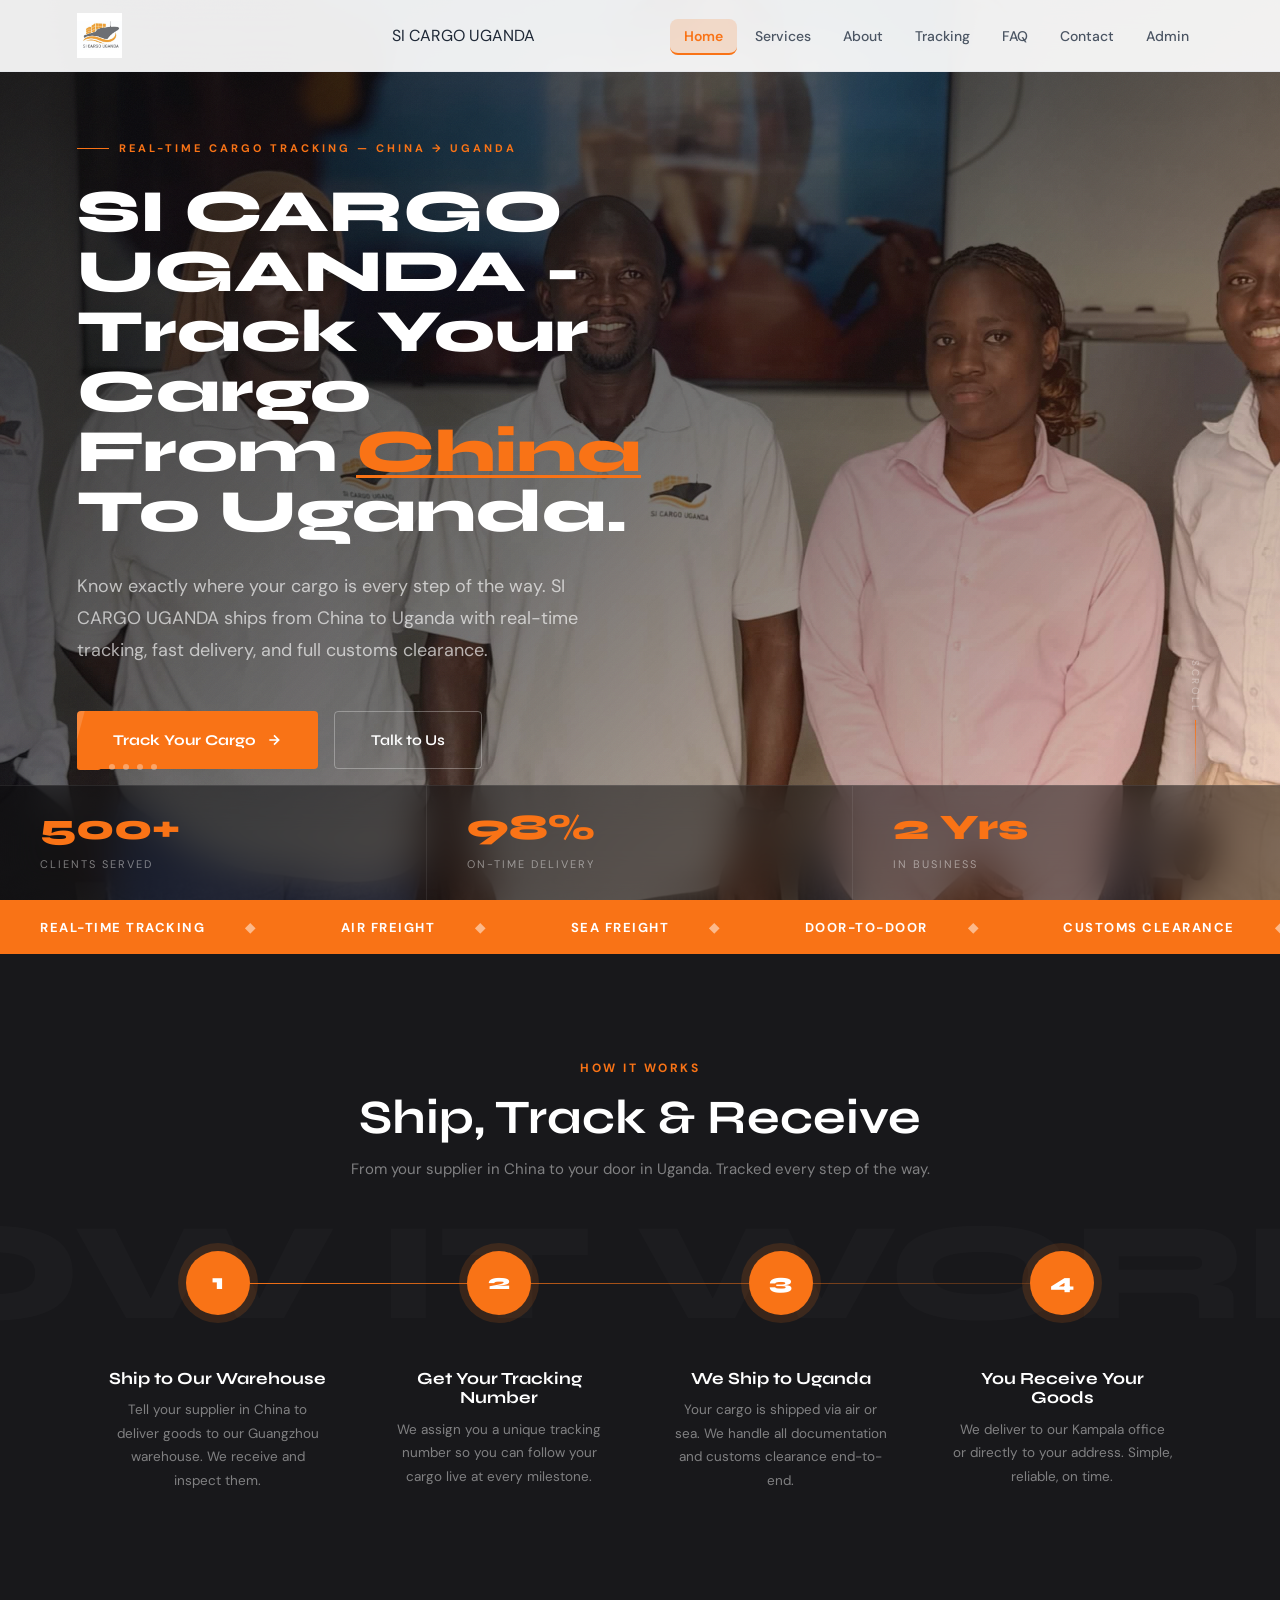
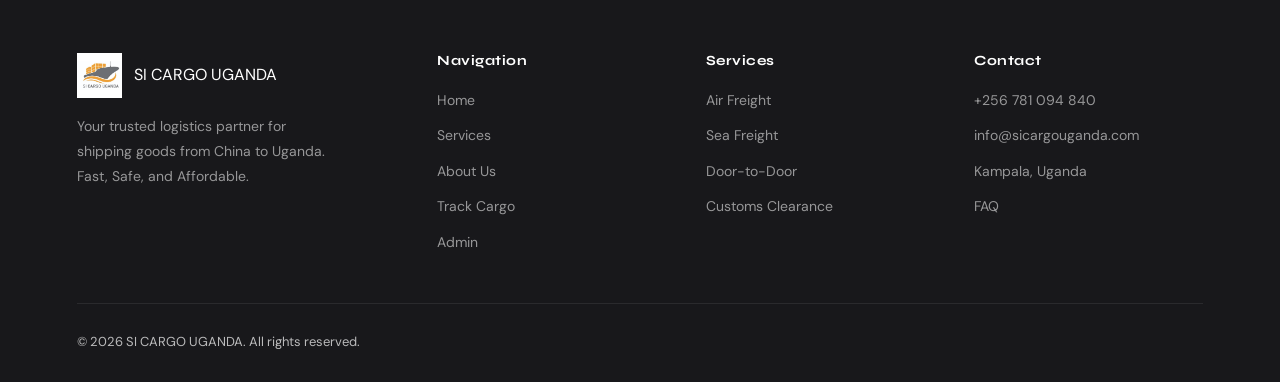
==== commit 38464d9c: "Add files via upload" ====
--- a/index.html
+++ b/index.html
@@ -16,6 +16,13 @@
   <link rel="preconnect" href="https://fonts.gstatic.com" crossorigin>
   <link href="https://fonts.googleapis.com/css2?family=Syne:wght@400;600;700;800&family=DM+Sans:ital,opsz,wght@0,9..40,300;0,9..40,400;0,9..40,500;1,9..40,300&display=swap" rel="stylesheet">
   <link rel="stylesheet" href="css/style.css">
+  <link rel="manifest" href="manifest.json">
+<meta name="theme-color" content="#F97316">
+<meta name="apple-mobile-web-app-capable" content="yes">
+<meta name="apple-mobile-web-app-status-bar-style" content="black-translucent">
+<meta name="apple-mobile-web-app-title" content="SI Cargo Uganda">
+<link rel="apple-touch-icon" href="si.jpg">
+
   <link rel="preload" as="image" href="office6.jpg">
   <script type="application/ld+json">
 {
@@ -91,12 +98,12 @@
   background-size: cover;
   background-position: center;
   opacity: 0;
-  transition: opacity 0.8s transform 3s ease;
+  transition: opacity 0.8s ease;
 }
 
 .hero-slide.active {
   opacity: 1;
-  animation: zoomMove 8s ease-in-out forwards;
+ animation: zoomMove 5s ease-in-out forwards;
 }
 
 @keyframes zoomMove {
@@ -1011,17 +1018,18 @@
 <script>
   /* ══ HERO SLIDESHOW ══ */
 
+/* ══ HERO SLIDESHOW ══ */
+
 const slides = document.querySelectorAll('.hero-slide');
 const dots = document.querySelectorAll('.hero-dot');
 
 let currentSlide = 0;
+let slideInterval;
 
 function showSlide(index) {
-  // Remove active class from all slides and dots
   slides.forEach(slide => slide.classList.remove('active'));
   dots.forEach(dot => dot.classList.remove('active'));
 
-  // Activate current slide and dot
   slides[index].classList.add('active');
   dots[index].classList.add('active');
 
@@ -1029,31 +1037,24 @@
 }
 
 function nextSlide() {
-  let next = currentSlide + 1;
-
-  if (next >= slides.length) {
-    next = 0;
-  }
-
+  const next = (currentSlide + 1) % slides.length;
   showSlide(next);
 }
 
 function goToSlide(index) {
   showSlide(index);
-}
-
-// Auto slide every 3 seconds
-let slideInterval = setInterval(nextSlide, 3000);
-
-// Pause when mouse enters hero section
-document.querySelector('.hero-new').addEventListener('mouseenter', () => {
+
+  // Reset the timer after manually selecting a slide
   clearInterval(slideInterval);
-});
-
-// Resume when mouse leaves
-document.querySelector('.hero-new').addEventListener('mouseleave', () => {
-  slideInterval = setInterval(nextSlide, 3000);
-});
+  startSlideshow();
+}
+
+function startSlideshow() {
+  slideInterval = setInterval(nextSlide, 5000);
+}
+
+// Start automatically
+startSlideshow();
   /* ══ SCROLL REVEAL ══ */
   window.addEventListener('load', function() {
     var currentFile = window.location.pathname.split('/').pop();
@@ -1077,6 +1078,13 @@
     revealEls.forEach(function(el) { revealObserver.observe(el); });
   });
 </script>
+<script>
+  if ('serviceWorker' in navigator) {
+    window.addEventListener('load', function() {
+      navigator.serviceWorker.register('/sw.js');
+    });
+  }
+</script>
 
 </body>
 </html>
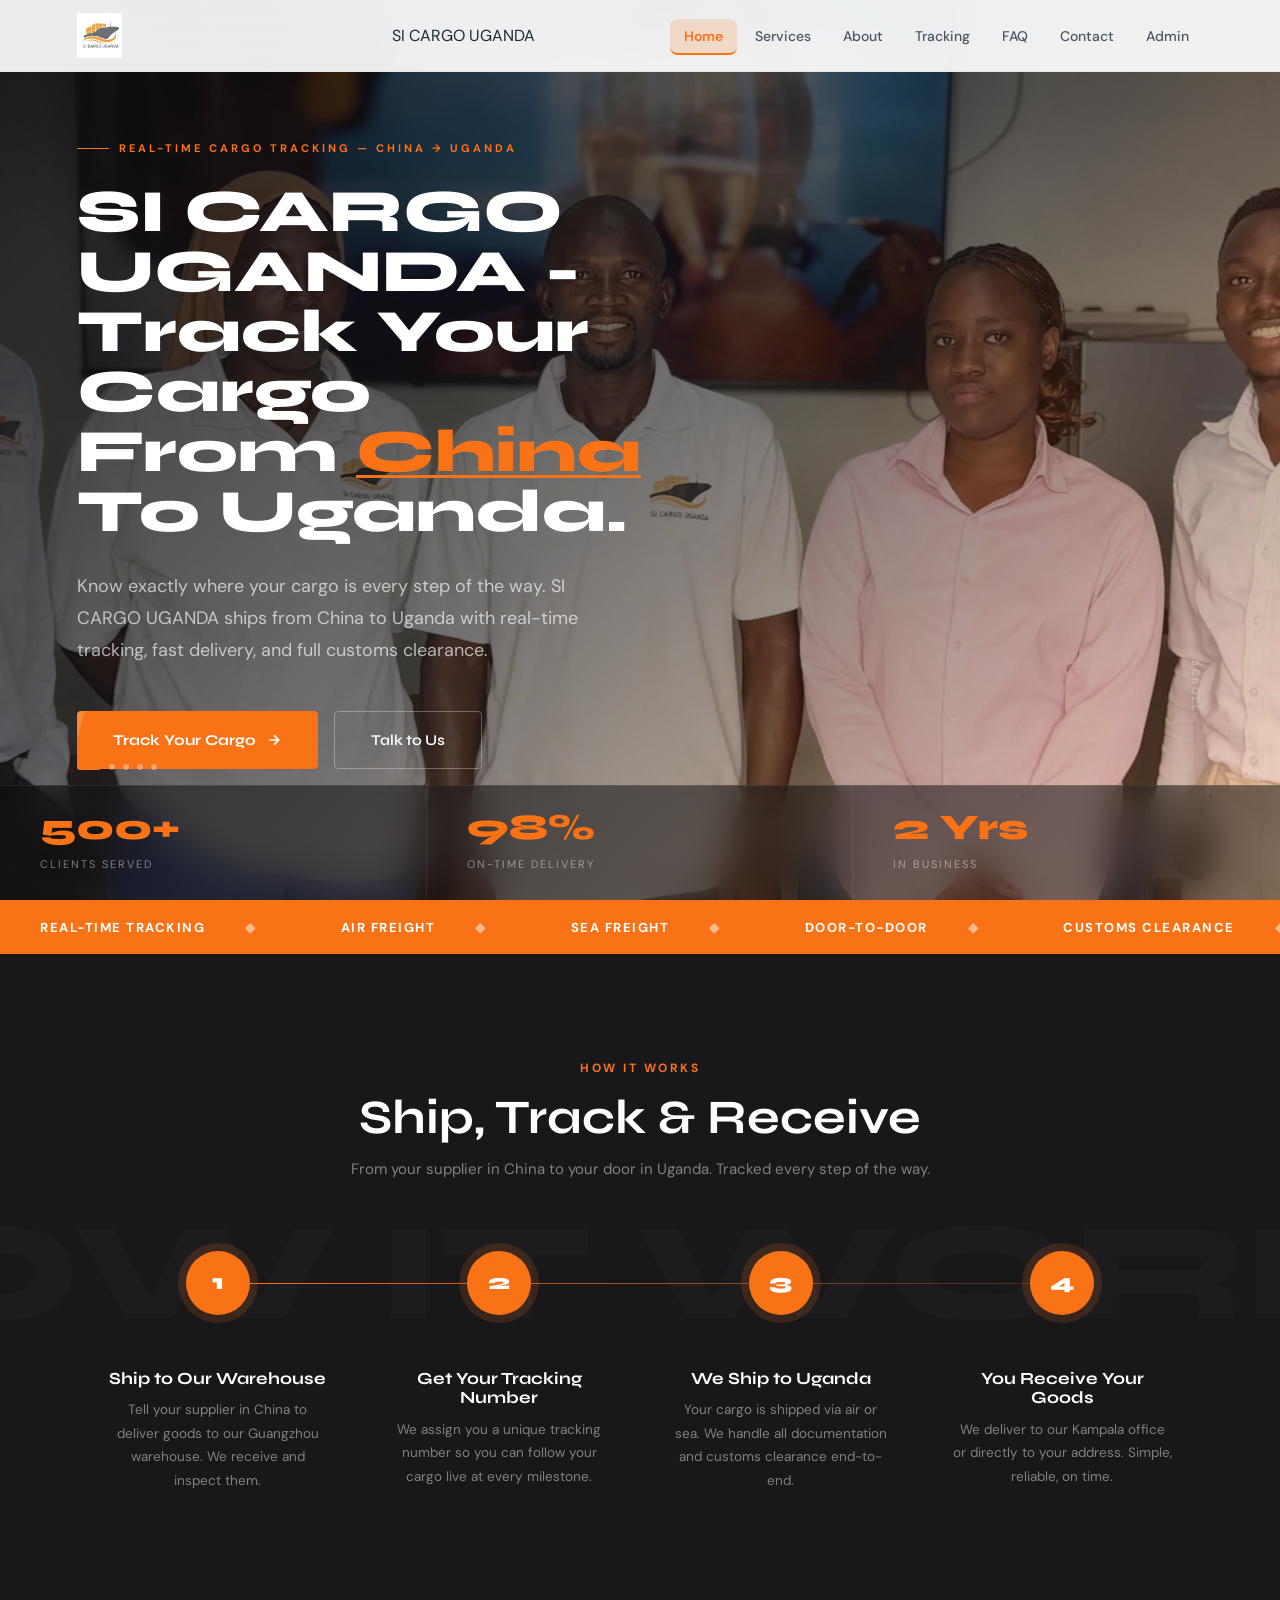
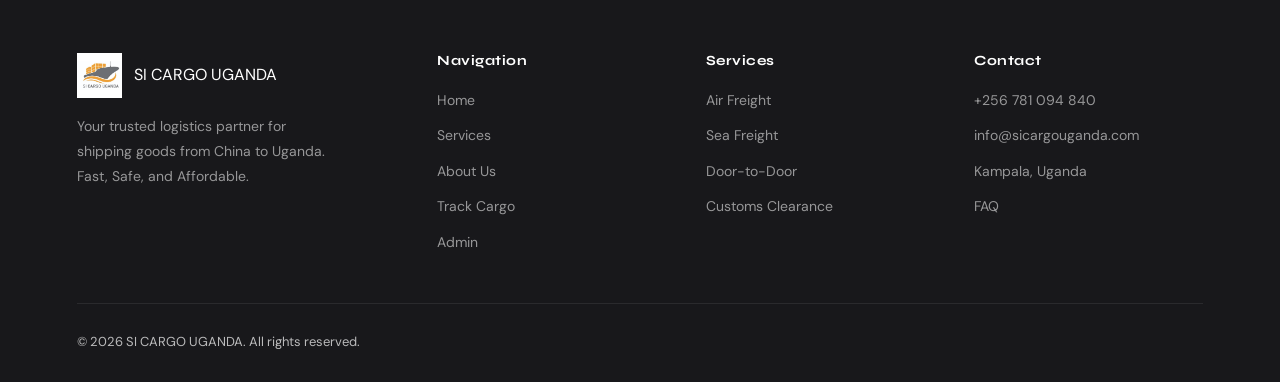
==== commit bb2fd275: "Add files via upload" ====
--- a/index.html
+++ b/index.html
@@ -14,7 +14,8 @@
 
   <link rel="preconnect" href="https://fonts.googleapis.com">
   <link rel="preconnect" href="https://fonts.gstatic.com" crossorigin>
-  <link href="https://fonts.googleapis.com/css2?family=Syne:wght@400;600;700;800&family=DM+Sans:ital,opsz,wght@0,9..40,300;0,9..40,400;0,9..40,500;1,9..40,300&display=swap" rel="stylesheet">
+  <link href="https://fonts.googleapis.com/css2?family=Syne:wght@700;800&family=DM+Sans:wght@400;500&display=swap" rel="stylesheet">
+
   <link rel="stylesheet" href="css/style.css">
   <link rel="manifest" href="manifest.json">
 <meta name="theme-color" content="#F97316">
@@ -23,7 +24,12 @@
 <meta name="apple-mobile-web-app-title" content="SI Cargo Uganda">
 <link rel="apple-touch-icon" href="si.jpg">
 
-  <link rel="preload" as="image" href="office6.jpg">
+  <link rel="preload" as="image" href="office6.webp">
+<link rel="preload" as="image" href="office1.webp">
+<link rel="preload" as="image" href="office8.webp">
+<link rel="preload" as="image" href="office4.webp">
+<link rel="preload" as="image" href="office5.webp">
+
   <script type="application/ld+json">
 {
   "@context": "https://schema.org",
@@ -92,14 +98,16 @@
       inset: 0;
       z-index: 0;
     }
-    .hero-slide {
+   .hero-slide {
   position: absolute;
   inset: 0;
   background-size: cover;
   background-position: center;
   opacity: 0;
-  transition: opacity 0.8s ease;
-}
+  transition: opacity 1.2s ease;
+  will-change: opacity;
+}
+
 
 .hero-slide.active {
   opacity: 1;
@@ -120,21 +128,11 @@
     }
 
     /* Slides — replace these URLs with your own photos */
-    .hero-slide:nth-child(1) {
-      background-image: url('office6.jpg');
-    }
-    .hero-slide:nth-child(2) {
-      background-image: url('office1.jpg');
-    }
-    .hero-slide:nth-child(3) {
-      background-image: url('office8.jpg');
-    }
-    .hero-slide:nth-child(4) {
-      background-image: url('office4.jpg');
-    }
-    .hero-slide:nth-child(5) {
-      background-image: url('office5.jpg');
-    }
+    .hero-slide:nth-child(1) { background-image: url('office6.webp'); }
+.hero-slide:nth-child(2) { background-image: url('office1.webp'); }
+.hero-slide:nth-child(3) { background-image: url('office8.webp'); }
+.hero-slide:nth-child(4) { background-image: url('office4.webp'); }
+.hero-slide:nth-child(5) { background-image: url('office5.webp'); }
 
     /* Slide dots */
     .hero-dots {
